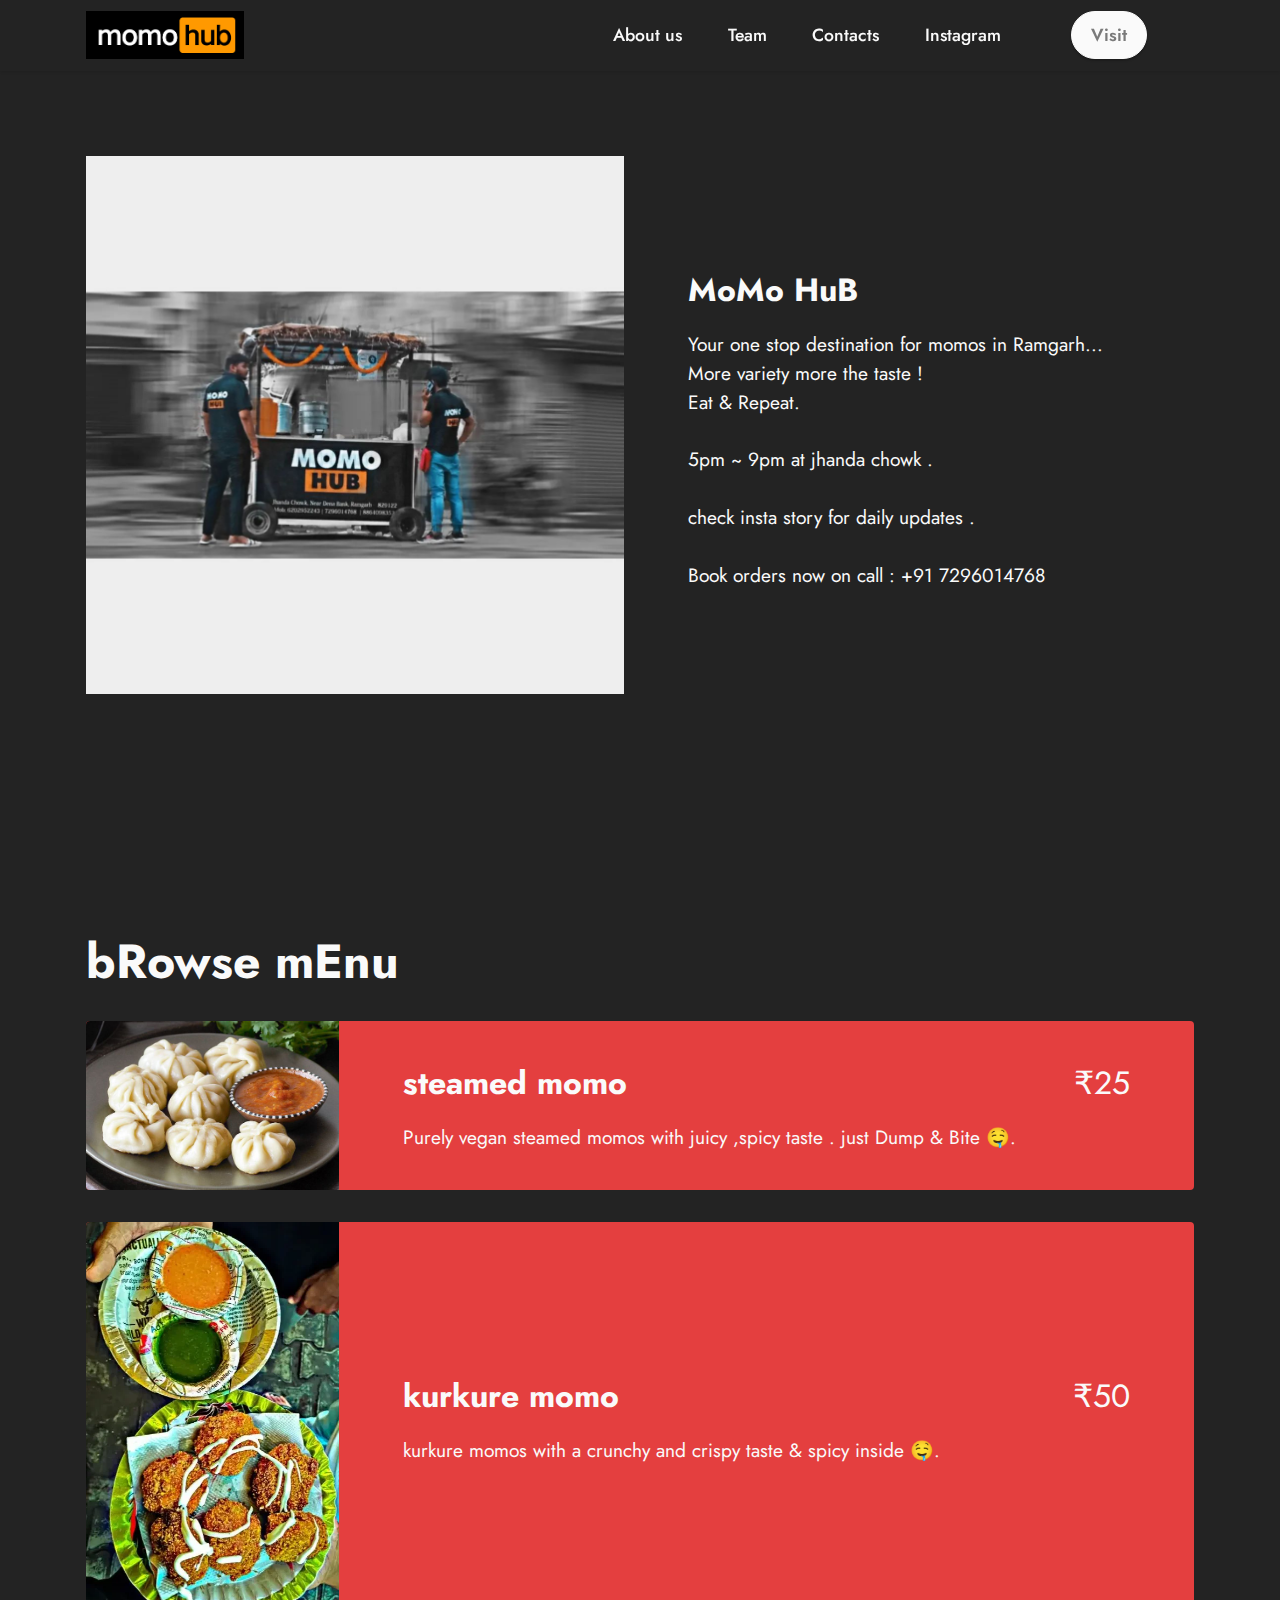
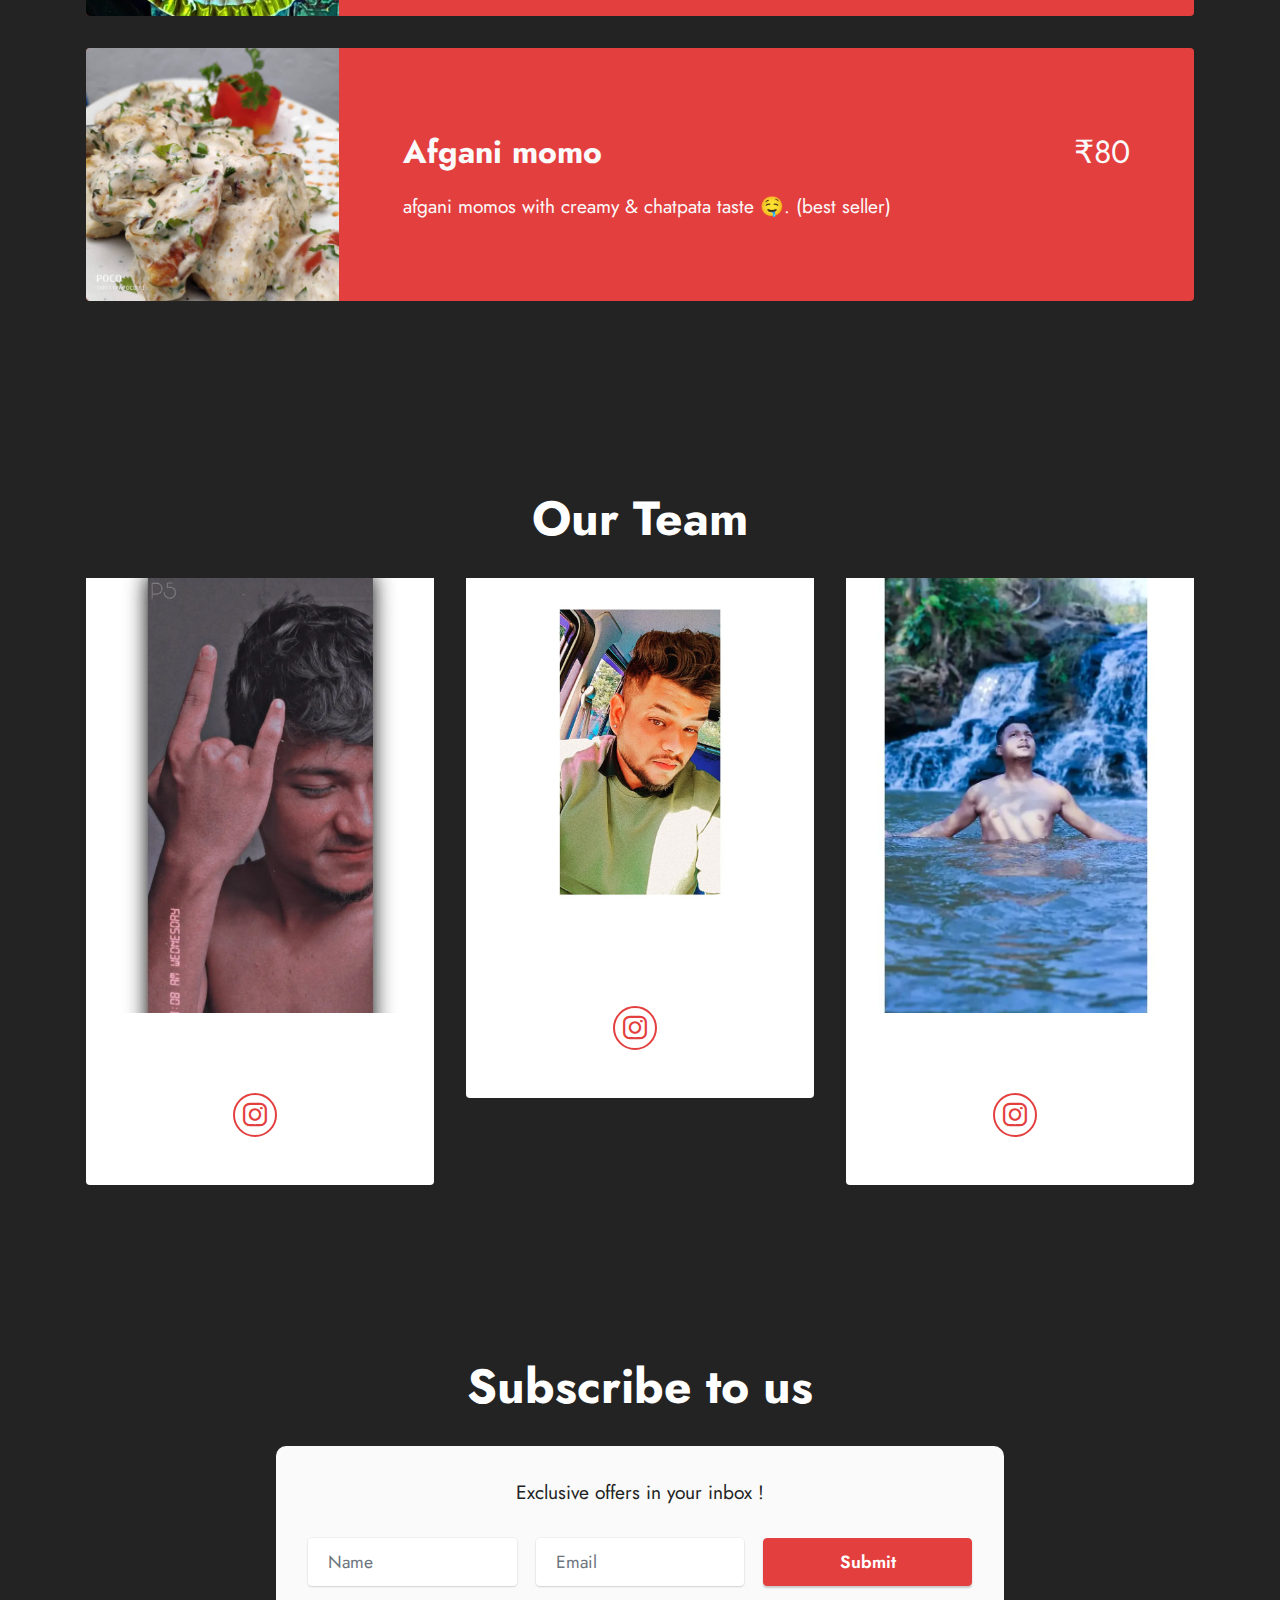
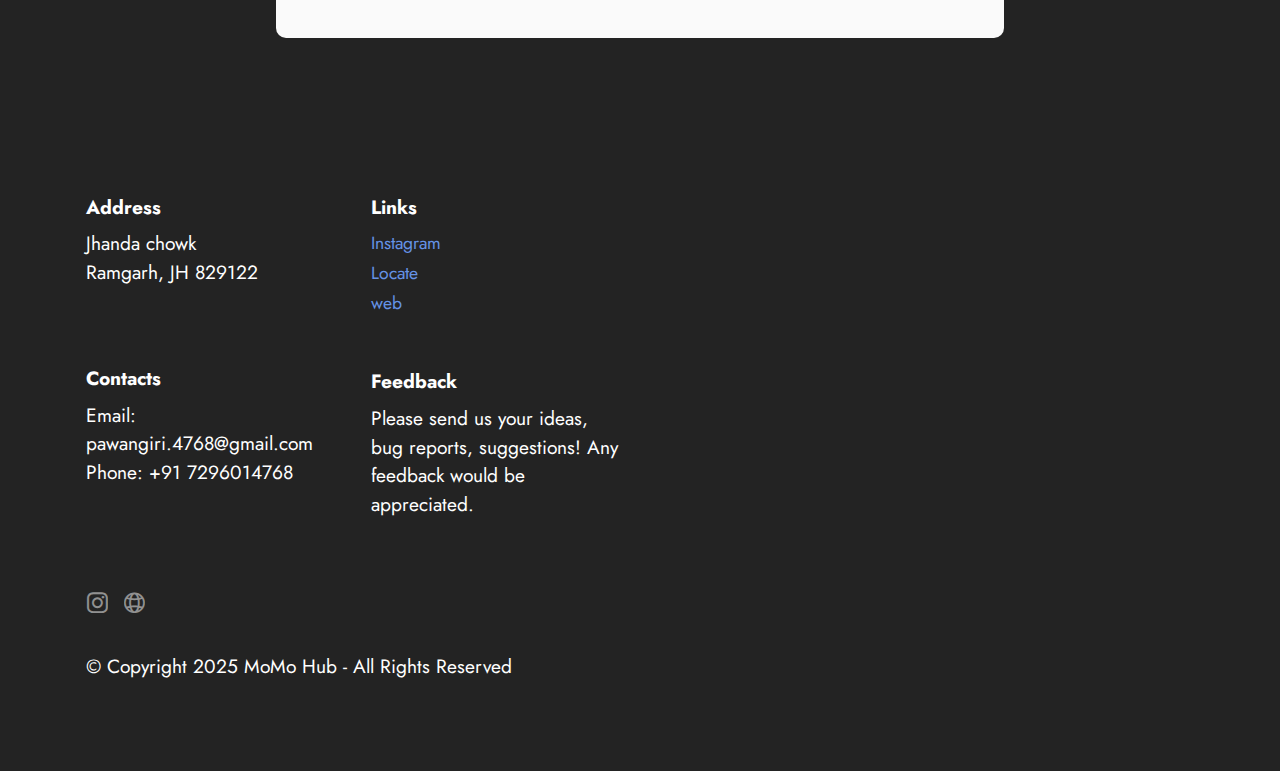
==== index.html @ bd3d9a52 "added files" ====
<!DOCTYPE html>
<html  >
<head>
  <!-- Site made with Mobirise Website Builder v5.6.13, https://mobirise.com -->
  <meta charset="UTF-8">
  <meta http-equiv="X-UA-Compatible" content="IE=edge">
  <meta name="generator" content="Mobirise v5.6.13, mobirise.com">
  <meta name="twitter:card" content="summary_large_image"/>
  <meta name="twitter:image:src" content="assets/images/index-meta.webp">
  <meta property="og:image" content="assets/images/index-meta.webp">
  <meta name="twitter:title" content="Momo Hub">
  <meta name="viewport" content="width=device-width, initial-scale=1, minimum-scale=1">
  <link rel="shortcut icon" href="assets/images/logo.png" type="image/x-icon">
  <meta name="description" content="">
  
  
  <title>Momo Hub</title>
  <link rel="stylesheet" href="assets/web/assets/mobirise-icons2/mobirise2.css">
  <link rel="stylesheet" href="assets/bootstrap/css/bootstrap.min.css">
  <link rel="stylesheet" href="assets/bootstrap/css/bootstrap-grid.min.css">
  <link rel="stylesheet" href="assets/bootstrap/css/bootstrap-reboot.min.css">
  <link rel="stylesheet" href="assets/dropdown/css/style.css">
  <link rel="stylesheet" href="assets/socicon/css/styles.css">
  <link rel="stylesheet" href="assets/theme/css/style.css">
  <link rel="preload" href="https://fonts.googleapis.com/css?family=Jost:100,200,300,400,500,600,700,800,900,100i,200i,300i,400i,500i,600i,700i,800i,900i&display=swap" as="style" onload="this.onload=null;this.rel='stylesheet'">
  <noscript><link rel="stylesheet" href="https://fonts.googleapis.com/css?family=Jost:100,200,300,400,500,600,700,800,900,100i,200i,300i,400i,500i,600i,700i,800i,900i&display=swap"></noscript>
  <link rel="preload" as="style" href="assets/mobirise/css/mbr-additional.css"><link rel="stylesheet" href="assets/mobirise/css/mbr-additional.css" type="text/css">
  
  
  
  
</head>
<body>
  
  <section data-bs-version="5.1" class="menu menu2 cid-tlqsAiAp7L" once="menu" id="menu2-0">
    
    <nav class="navbar navbar-dropdown navbar-fixed-top navbar-expand-lg">
        <div class="container">
            <div class="navbar-brand">
                <span class="navbar-logo">
                    <a href="https://www.instagram.com/momo_hub_ramgarh/">
                        <img src="assets/images/logo.png" alt="website build by @its._.nihkx" style="height: 3rem;">
                    </a>
                </span>
                
            </div>
            <button class="navbar-toggler" type="button" data-toggle="collapse" data-bs-toggle="collapse" data-target="#navbarSupportedContent" data-bs-target="#navbarSupportedContent" aria-controls="navbarNavAltMarkup" aria-expanded="false" aria-label="Toggle navigation">
                <div class="hamburger">
                    <span></span>
                    <span></span>
                    <span></span>
                    <span></span>
                </div>
            </button>
            <div class="collapse navbar-collapse" id="navbarSupportedContent">
                <ul class="navbar-nav nav-dropdown" data-app-modern-menu="true"><li class="nav-item"><a class="nav-link link text-white text-primary display-4" href="index.html#image1-9">
                            About us</a></li>
                    <li class="nav-item"><a class="nav-link link text-white text-primary display-4" href="index.html#team1-2">Team</a></li>
                    <li class="nav-item"><a class="nav-link link text-white text-primary display-4" href="index.html#form9-4">Contacts</a>
                    </li><li class="nav-item"><a class="nav-link link text-white text-primary display-4" href="https://www.instagram.com/momo_hub_ramgarh/">Instagram</a></li></ul>
                
                <div class="navbar-buttons mbr-section-btn"><a class="btn btn-white display-4" href="https://goo.gl/maps/a7cF4xcGJ5fXDHNB7">Visit</a></div>
            </div>
        </div>
    </nav>
</section>

<section data-bs-version="5.1" class="image1 cid-tm5rZfCvC7" id="image1-9">
    

    
    

    <div class="container">
        <div class="row align-items-center">
            <div class="col-12 col-lg-6">
                <div class="image-wrapper">
                    <img src="assets/images/293236444-1024582058195160-1388589058072787347-n.webp" alt="website build by @its._.nihkx">
                    <p class="mbr-description mbr-fonts-style pt-2 align-center display-4">
                    Image Description</p>
                </div>
            </div>
            <div class="col-12 col-lg">
                <div class="text-wrapper">
                    <h3 class="mbr-section-title mbr-fonts-style mb-3 display-5"><strong>MoMo HuB</strong></h3>
                    <p class="mbr-text mbr-fonts-style display-7">Your one stop destination for momos in Ramgarh...<br>More variety more the taste !&nbsp;<br>Eat &amp; Repeat.<br><br>5pm ~ 9pm at jhanda chowk .<br><br>check insta story for daily updates .<br><br>Book orders now on call : +91 7296014768<br><br></p>
                </div>
            </div>
        </div>
    </div>
</section>

<section data-bs-version="5.1" class="features10 cid-tlqsJ5T7eK" id="features11-1">
    <!---->
    

    
    
    <div class="container">
        <div class="title">
            <h3 class="mbr-section-title mbr-fonts-style mb-4 display-2"><strong>bRowse mEnu</strong></h3>
            
        </div>
        <div class="card">
            <div class="card-wrapper">
                <div class="row align-items-center">
                    <div class="col-12 col-md-3">
                        <div class="image-wrapper">
                            <img src="assets/images/easy-steamed-vegetable-dumplings-596x397.jpg" alt="website build by @its._.nikhx" title="">
                        </div>
                    </div>
                    <div class="col-12 col-md">
                        <div class="card-box">
                            <div class="row">
                                <div class="col-12">
                                    <div class="top-line">
                                        <h4 class="card-title mbr-fonts-style display-5"><strong>steamed momo</strong></h4>
                                        <p class="cost mbr-fonts-style display-5">₹25</p>
                                    </div>
                                </div>
                                <div class="col-12">
                                    <div class="bottom-line">
                                        <p class="mbr-text mbr-fonts-style m-0 display-7">Purely vegan steamed momos with juicy ,spicy taste . just Dump &amp; Bite 🤤.</p>
                                    </div>
                                </div>
                            </div>
                        </div>
                    </div>
                </div>
            </div>
        </div>
        <div class="card">
            <div class="card-wrapper">
                <div class="row align-items-center">
                    <div class="col-12 col-md-3">
                        <div class="image-wrapper">
                            <img src="assets/images/292791570-418019123595097-3662010611386357576-n-1.webp" alt="website build by @its._.nikhx" title="">
                        </div>
                    </div>
                    <div class="col-12 col-md">
                        <div class="card-box">
                            <div class="row">
                                <div class="col-12">
                                    <div class="top-line">
                                        <h4 class="card-title mbr-fonts-style display-5"><strong>kurkure momo</strong></h4>
                                        <p class="cost mbr-fonts-style display-5">₹50</p>
                                    </div>
                                </div>
                                <div class="col-12">
                                    <div class="bottom-line">
                                        <p class="mbr-text mbr-fonts-style m-0 display-7">kurkure momos with a crunchy and crispy taste &amp; spicy inside 🤤.</p>
                                    </div>
                                </div>
                            </div>
                        </div>
                    </div>
                </div>
            </div>
        </div>
        <div class="card">
            <div class="card-wrapper">
                <div class="row align-items-center">
                    <div class="col-12 col-md-3">
                        <div class="image-wrapper">
                            <img src="assets/images/129763350-240299190769456-1756426663720223905-n-596x596.jpg" alt="website build by @its._.nikhx" title="">
                        </div>
                    </div>
                    <div class="col-12 col-md">
                        <div class="card-box">
                            <div class="row">
                                <div class="col-12">
                                    <div class="top-line">
                                        <h4 class="card-title mbr-fonts-style display-5"><strong>Afgani momo</strong></h4>
                                        <p class="cost mbr-fonts-style display-5">₹80</p>
                                    </div>
                                </div>
                                <div class="col-12">
                                    <div class="bottom-line">
                                        <p class="mbr-text mbr-fonts-style m-0 display-7">afgani momos with creamy &amp; chatpata taste 🤤. (best seller)</p>
                                    </div>
                                </div>
                            </div>
                        </div>
                    </div>
                </div>
            </div>
        </div>
        
        
        
    </div>
</section>

<section data-bs-version="5.1" class="team1 cid-tlqsZJj6ll" id="team1-2">
    

    
    
    <div class="container">
        <div class="row justify-content-center">
            <div class="col-12">
                <h3 class="mbr-section-title mbr-fonts-style align-center mb-4 display-2">
                    <strong>Our Team</strong>
                </h3>
                
            </div>
            <div class="col-sm-6 col-lg-4">
                <div class="card-wrap">
                    <div class="image-wrap">
                        <img src="assets/images/290124305-269983478668684-1982318186356585221-n.webp" alt="website build by @its._.nikhx">
                    </div>
                    <div class="content-wrap">
                        <h5 class="mbr-section-title card-title mbr-fonts-style align-center m-0 display-5"><strong>Pawan Giri</strong></h5>
                        
                        
                        <div class="social-row display-7">
                            <div class="soc-item">
                                <a href="https://www.instagram.com/_.pawan_giri/" target="_blank">
                                    <span class="mbr-iconfont socicon-instagram socicon" style="color: rgb(228, 63, 63); fill: rgb(228, 63, 63);"></span>
                                </a>
                            </div>
                            
                            
                            
                            
                        </div>
                        
                    </div>
                </div>
            </div>

            <div class="col-sm-6 col-lg-4">
                <div class="card-wrap">
                    <div class="image-wrap">
                        <img src="assets/images/313121274-129816393185999-6542741232823087479-n.webp" alt="Mobirise Website Builder">
                    </div>
                    <div class="content-wrap">
                        <h5 class="mbr-section-title card-title mbr-fonts-style align-center m-0 display-5"><strong>Advik Sharma</strong></h5>
                        
                        
                        <div class="social-row display-7">
                            <div class="soc-item">
                                <a href="https://www.instagram.com/adviksharma442/" target="_blank">
                                    <span class="mbr-iconfont socicon-instagram socicon"></span>
                                </a>
                            </div>
                            
                            
                            
                            
                        </div>
                        
                    </div>
                </div>
            </div>

            <div class="col-sm-6 col-lg-4">
                <div class="card-wrap">
                    <div class="image-wrap">
                        <img src="assets/images/248648025-2966843290255613-6642012560995615428-n-1.webp" alt="Mobirise Website Builder">
                    </div>
                    <div class="content-wrap">
                        <h5 class="mbr-section-title card-title mbr-fonts-style align-center m-0 display-5"><strong>Wade Wilson</strong></h5>
                        
                        
                        <div class="social-row display-7">
                            <div class="soc-item">
                                
                                    <a href="https://www.instagram.com/wadewilson1155/"><span class="mbr-iconfont socicon-instagram socicon"></span></a>
                                
                            </div>
                            
                            
                            
                            
                        </div>
                        
                    </div>
                </div>
            </div>

            
        </div>
    </div>
</section>

<section data-bs-version="5.1" class="form9 cid-tlqtNdCSnq" id="form9-4">
    
    
    <div class="container">
        <div class="mbr-section-head">
            <h3 class="mbr-section-title mbr-fonts-style align-center mb-0 display-2">
                <strong>Subscribe to us</strong>
            </h3>
            
        </div>
        <div class="row justify-content-center mt-4">
            <div class="col-lg-8 mx-auto mbr-form" data-form-type="formoid">
                <form action="https://mobirise.eu/" method="POST" class="mbr-form form-with-styler mx-auto" data-form-title="Form Name"><input type="hidden" name="email" data-form-email="true" value="FsAckXlDgPNoy1HB0SplEsBttT3P7no5vNzfu2o+cG91hYaEbnxDA05QtLMoW8VI48nCHPnfbXIpi0Ftx1EUuQ9HbDEH5AsCeKAs42AlZA0x+yslP6WxnVwFufzRL4i+">
                    <div class="row">
                        <div hidden="hidden" data-form-alert="" class="alert alert-success col-12">Thanks for filling out the form!</div>
                        <div hidden="hidden" data-form-alert-danger="" class="alert alert-danger col-12">Oops...! some problem!</div>
                    </div>
                    <div class="dragArea row">
                        <div class="col-lg-12">
                            <p class="mbr-text mbr-fonts-style align-center mb-4 display-7"> Exclusive offers in your inbox !</p>
                        </div>
                        <div class="col-lg-4 col-md-12 col-sm-12 form-group mb-3" data-for="name">
                            <input type="text" name="name" placeholder="Name" data-form-field="name" class="form-control" value="" id="name-form9-4">
                        </div>
                        <div data-for="email" class="col-lg-4 col-md-12 col-sm-12 form-group mb-3">
                            <input type="email" name="email" placeholder="Email" data-form-field="email" class="form-control" value="" id="email-form9-4">
                        </div>
                        <div class="col-lg-4 col-md-12 col-sm-12 mbr-section-btn align-center"><button type="submit" class="btn btn-secondary display-4">Submit</button></div>
                    </div>
                </form>
            </div>
        </div>
    </div>
</section>

<section data-bs-version="5.1" class="footer6 cid-tm5WFFE49a" once="footers" id="footer6-a">

    

    

    <div class="container">
        <div class="row content mbr-white">
            <div class="col-12 col-md-3 mbr-fonts-style display-7">
                <h5 class="mbr-section-subtitle mbr-fonts-style mb-2 display-7">
                    <strong>Address</strong>
                </h5>
                <p class="mbr-text mbr-fonts-style display-7">Jhanda chowk<br>Ramgarh, JH 829122</p> <br>
                <h5 class="mbr-section-subtitle mbr-fonts-style mb-2 mt-4 display-7">
                    <strong>Contacts</strong>
                </h5>
                <p class="mbr-text mbr-fonts-style mb-4 display-7">
                    Email: pawangiri.4768@gmail.com <br>
                    Phone: +91 7296014768<br></p>
            </div>
            <div class="col-12 col-md-3 mbr-fonts-style display-7">
                <h5 class="mbr-section-subtitle mbr-fonts-style mb-2 display-7">
                    <strong>Links</strong>
                </h5>
                <ul class="list mbr-fonts-style mb-4 display-4">
                    <li class="mbr-text item-wrap"><a href="https://www.instagram.com/momo_hub_ramgarh/" class="text-primary">Instagram</a></li>
                    <li class="mbr-text item-wrap"><a href="https://goo.gl/maps/a7cF4xcGJ5fXDHNB7" class="text-primary">Locate</a></li>
                    <li class="mbr-text item-wrap"><a href="https://momohub.github.io/" class="text-primary"></a><a href="https://momohubramgarh.github.io/" class="text-primary">web</a></li>
                </ul>
                <h5 class="mbr-section-subtitle mbr-fonts-style mb-2 mt-5 display-7">
                    <strong>Feedback</strong>
                </h5>
                <p class="mbr-text mbr-fonts-style mb-4 display-7">
                    Please send us your ideas, bug reports, suggestions! Any feedback would be appreciated.
                </p>
            </div>
            <div class="col-12 col-md-6">
                <div class="google-map"><iframe frameborder="0" style="border:0" src="https://www.google.com/maps/embed?pb=!1m14!1m8!1m3!1d14620.991851474784!2d85.5154498!3d23.6312893!3m2!1i1024!2i768!4f13.1!3m3!1m2!1s0x0%3A0x79563a88db19123f!2sMomo%20Hub!5e0!3m2!1sen!2sin!4v1667449435556!5m2!1sen!2sin" allowfullscreen=""></iframe></div>
            </div>
            <div class="col-md-6">
                <div class="social-list align-left">
                    <div class="soc-item">
                        <a href="https://www.instagram.com/momo_hub_ramgarh/" target="_blank">
                            <span class="mbr-iconfont mbr-iconfont-social socicon-instagram socicon"></span>
                        </a>
                    </div>
                    <div class="soc-item">
                        <a href="https://momohubramgarh.github.io/" target="_blank">
                            <span class="mbr-iconfont mbr-iconfont-social mobi-mbri-globe-2 mobi-mbri"></span>
                        </a>
                    </div>
                    
                    
                    
                    
                </div>
            </div>
        </div>
        <div class="footer-lower">
            <div class="media-container-row">
                <div class="col-sm-12">
                    <hr>
                </div>
            </div>
            <div class="col-sm-12 copyright pl-0">
                <p class="mbr-text mbr-fonts-style mbr-white display-7">
                    © Copyright 2025 MoMo Hub - All Rights Reserved
                </p>
            </div>
        </div>
    </div>
<!--</section><section class="display-7" style="padding: 0;align-items: center;justify-content: center;flex-wrap: wrap;    align-content: center;display: flex;position: relative;height: 4rem;"><a href="https://mobiri.se/2691820" style="flex: 1 1;height: 4rem;position: absolute;width: 100%;z-index: 1;"><img alt="" style="height: 4rem;" src="[data-uri]"></a><p style="margin: 0;text-align: center;" class="display-7">Made with Mobirise &#8204;</p><a style="z-index:1" href="https://mobirise.com/website-maker.html">Free Web Site Maker</a></section><script src="assets/bootstrap/js/bootstrap.bundle.min.js"></script>  <script src="assets/smoothscroll/smooth-scroll.js"></script>  <script src="assets/ytplayer/index.js"></script>  <script src="assets/dropdown/js/navbar-dropdown.js"></script>  <script src="assets/theme/js/script.js"></script>  <script src="assets/formoid/formoid.min.js"></script>  --->
  
  
</body>
</html>
---- assets/web/assets/mobirise-icons2/mobirise2.css ----
@font-face {
  font-family: 'Moririse2';
  font-display: swap;
  src:  url('mobirise2.eot?f2bix4');
  src:  url('mobirise2.eot?f2bix4#iefix') format('embedded-opentype'),
    url('mobirise2.ttf?f2bix4') format('truetype'),
    url('mobirise2.woff?f2bix4') format('woff'),
    url('mobirise2.svg?f2bix4#mobirise2') format('svg');
  font-weight: normal;
  font-style: normal;
}

[class^="mobi-"], [class*=" mobi-"] {
  /* use !important to prevent issues with browser extensions that change fonts */
  font-family: 'Moririse2' !important;
  speak: none;
  font-style: normal;
  font-weight: normal;
  font-variant: normal;
  text-transform: none;
  line-height: 1;

  /* Better Font Rendering =========== */
  -webkit-font-smoothing: antialiased;
  -moz-osx-font-smoothing: grayscale;
}

.mobi-mbri-add-submenu:before {
  content: "\e900";
}
.mobi-mbri-alert:before {
  content: "\e901";
}
.mobi-mbri-align-center:before {
  content: "\e902";
}
.mobi-mbri-align-justify:before {
  content: "\e903";
}
.mobi-mbri-align-left:before {
  content: "\e904";
}
.mobi-mbri-align-right:before {
  content: "\e905";
}
.mobi-mbri-android:before {
  content: "\e906";
}
.mobi-mbri-apple:before {
  content: "\e907";
}
.mobi-mbri-arrow-down:before {
  content: "\e908";
}
.mobi-mbri-arrow-next:before {
  content: "\e909";
}
.mobi-mbri-arrow-prev:before {
  content: "\e90a";
}
.mobi-mbri-arrow-up:before {
  content: "\e90b";
}
.mobi-mbri-bold:before {
  content: "\e90c";
}
.mobi-mbri-bookmark:before {
  content: "\e90d";
}
.mobi-mbri-bootstrap:before {
  content: "\e90e";
}
.mobi-mbri-briefcase:before {
  content: "\e90f";
}
.mobi-mbri-browse:before {
  content: "\e910";
}
.mobi-mbri-bulleted-list:before {
  content: "\e911";
}
.mobi-mbri-calendar:before {
  content: "\e912";
}
.mobi-mbri-camera:before {
  content: "\e913";
}
.mobi-mbri-cart-add:before {
  content: "\e914";
}
.mobi-mbri-cart-full:before {
  content: "\e915";
}
.mobi-mbri-cash:before {
  content: "\e916";
}
.mobi-mbri-change-style:before {
  content: "\e917";
}
.mobi-mbri-chat:before {
  content: "\e918";
}
.mobi-mbri-clock:before {
  content: "\e919";
}
.mobi-mbri-close:before {
  content: "\e91a";
}
.mobi-mbri-cloud:before {
  content: "\e91b";
}
.mobi-mbri-code:before {
  content: "\e91c";
}
.mobi-mbri-contact-form:before {
  content: "\e91d";
}
.mobi-mbri-credit-card:before {
  content: "\e91e";
}
.mobi-mbri-cursor-click:before {
  content: "\e91f";
}
.mobi-mbri-cust-feedback:before {
  content: "\e920";
}
.mobi-mbri-database:before {
  content: "\e921";
}
.mobi-mbri-delivery:before {
  content: "\e922";
}
.mobi-mbri-desktop:before {
  content: "\e923";
}
.mobi-mbri-devices:before {
  content: "\e924";
}
.mobi-mbri-down:before {
  content: "\e925";
}
.mobi-mbri-download-2:before {
  content: "\e926";
}
.mobi-mbri-download:before {
  content: "\e927";
}
.mobi-mbri-drag-n-drop-2:before {
  content: "\e928";
}
.mobi-mbri-drag-n-drop:before {
  content: "\e929";
}
.mobi-mbri-edit-2:before {
  content: "\e92a";
}
.mobi-mbri-edit:before {
  content: "\e92b";
}
.mobi-mbri-error:before {
  content: "\e92c";
}
.mobi-mbri-extension:before {
  content: "\e92d";
}
.mobi-mbri-features:before {
  content: "\e92e";
}
.mobi-mbri-file:before {
  content: "\e92f";
}
.mobi-mbri-flag:before {
  content: "\e930";
}
.mobi-mbri-folder:before {
  content: "\e931";
}
.mobi-mbri-gift:before {
  content: "\e932";
}
.mobi-mbri-github:before {
  content: "\e933";
}
.mobi-mbri-globe-2:before {
  content: "\e934";
}
.mobi-mbri-globe:before {
  content: "\e935";
}
.mobi-mbri-growing-chart:before {
  content: "\e936";
}
.mobi-mbri-hearth:before {
  content: "\e937";
}
.mobi-mbri-help:before {
  content: "\e938";
}
.mobi-mbri-home:before {
  content: "\e939";
}
.mobi-mbri-hot-cup:before {
  content: "\e93a";
}
.mobi-mbri-idea:before {
  content: "\e93b";
}
.mobi-mbri-image-gallery:before {
  content: "\e93c";
}
.mobi-mbri-image-slider:before {
  content: "\e93d";
}
.mobi-mbri-info:before {
  content: "\e93e";
}
.mobi-mbri-italic:before {
  content: "\e93f";
}
.mobi-mbri-key:before {
  content: "\e940";
}
.mobi-mbri-laptop:before {
  content: "\e941";
}
.mobi-mbri-layers:before {
  content: "\e942";
}
.mobi-mbri-left-right:before {
  content: "\e943";
}
.mobi-mbri-left:before {
  content: "\e944";
}
.mobi-mbri-letter:before {
  content: "\e945";
}
.mobi-mbri-like:before {
  content: "\e946";
}
.mobi-mbri-link:before {
  content: "\e947";
}
.mobi-mbri-lock:before {
  content: "\e948";
}
.mobi-mbri-login:before {
  content: "\e949";
}
.mobi-mbri-logout:before {
  content: "\e94a";
}
.mobi-mbri-magic-stick:before {
  content: "\e94b";
}
.mobi-mbri-map-pin:before {
  content: "\e94c";
}
.mobi-mbri-menu:before {
  content: "\e94d";
}
.mobi-mbri-mobile-2:before {
  content: "\e94e";
}
.mobi-mbri-mobile-horizontal:before {
  content: "\e94f";
}
.mobi-mbri-mobile:before {
  content: "\e950";
}
.mobi-mbri-mobirise:before {
  content: "\e951";
}
.mobi-mbri-more-horizontal:before {
  content: "\e952";
}
.mobi-mbri-more-vertical:before {
  content: "\e953";
}
.mobi-mbri-music:before {
  content: "\e954";
}
.mobi-mbri-new-file:before {
  content: "\e955";
}
.mobi-mbri-numbered-list:before {
  content: "\e956";
}
.mobi-mbri-opened-folder:before {
  content: "\e957";
}
.mobi-mbri-pages:before {
  content: "\e958";
}
.mobi-mbri-paper-plane:before {
  content: "\e959";
}
.mobi-mbri-paperclip:before {
  content: "\e95a";
}
.mobi-mbri-phone:before {
  content: "\e95b";
}
.mobi-mbri-photo:before {
  content: "\e95c";
}
.mobi-mbri-photos:before {
  content: "\e95d";
}
.mobi-mbri-pin:before {
  content: "\e95e";
}
.mobi-mbri-play:before {
  content: "\e95f";
}
.mobi-mbri-plus:before {
  content: "\e960";
}
.mobi-mbri-preview:before {
  content: "\e961";
}
.mobi-mbri-print:before {
  content: "\e962";
}
.mobi-mbri-protect:before {
  content: "\e963";
}
.mobi-mbri-question:before {
  content: "\e964";
}
.mobi-mbri-quote-left:before {
  content: "\e965";
}
.mobi-mbri-quote-right:before {
  content: "\e966";
}
.mobi-mbri-redo:before {
  content: "\e967";
}
.mobi-mbri-refresh:before {
  content: "\e968";
}
.mobi-mbri-responsive-2:before {
  content: "\e969";
}
.mobi-mbri-responsive:before {
  content: "\e96a";
}
.mobi-mbri-right:before {
  content: "\e96b";
}
.mobi-mbri-rocket:before {
  content: "\e96c";
}
.mobi-mbri-sad-face:before {
  content: "\e96d";
}
.mobi-mbri-sale:before {
  content: "\e96e";
}
.mobi-mbri-save:before {
  content: "\e96f";
}
.mobi-mbri-search:before {
  content: "\e970";
}
.mobi-mbri-setting-2:before {
  content: "\e971";
}
.mobi-mbri-setting-3:before {
  content: "\e972";
}
.mobi-mbri-setting:before {
  content: "\e973";
}
.mobi-mbri-share:before {
  content: "\e974";
}
.mobi-mbri-shopping-bag:before {
  content: "\e975";
}
.mobi-mbri-shopping-basket:before {
  content: "\e976";
}
.mobi-mbri-shopping-cart:before {
  content: "\e977";
}
.mobi-mbri-sites:before {
  content: "\e978";
}
.mobi-mbri-smile-face:before {
  content: "\e979";
}
.mobi-mbri-speed:before {
  content: "\e97a";
}
.mobi-mbri-star:before {
  content: "\e97b";
}
.mobi-mbri-success:before {
  content: "\e97c";
}
.mobi-mbri-sun:before {
  content: "\e97d";
}
.mobi-mbri-sun2:before {
  content: "\e97e";
}
.mobi-mbri-tablet-vertical:before {
  content: "\e97f";
}
.mobi-mbri-tablet:before {
  content: "\e980";
}
.mobi-mbri-target:before {
  content: "\e981";
}
.mobi-mbri-timer:before {
  content: "\e982";
}
.mobi-mbri-to-ftp:before {
  content: "\e983";
}
.mobi-mbri-to-local-drive:before {
  content: "\e984";
}
.mobi-mbri-touch-swipe:before {
  content: "\e985";
}
.mobi-mbri-touch:before {
  content: "\e986";
}
.mobi-mbri-trash:before {
  content: "\e987";
}
.mobi-mbri-underline:before {
  content: "\e988";
}
.mobi-mbri-undo:before {
  content: "\e989";
}
.mobi-mbri-unlink:before {
  content: "\e98a";
}
.mobi-mbri-unlock:before {
  content: "\e98b";
}
.mobi-mbri-up-down:before {
  content: "\e98c";
}
.mobi-mbri-up:before {
  content: "\e98d";
}
.mobi-mbri-update:before {
  content: "\e98e";
}
.mobi-mbri-upload-2:before {
  content: "\e98f";
}
.mobi-mbri-upload:before {
  content: "\e990";
}
.mobi-mbri-user-2:before {
  content: "\e991";
}
.mobi-mbri-user:before {
  content: "\e992";
}
.mobi-mbri-users:before {
  content: "\e993";
}
.mobi-mbri-video-play:before {
  content: "\e994";
}
.mobi-mbri-video:before {
  content: "\e995";
}
.mobi-mbri-watch:before {
  content: "\e996";
}
.mobi-mbri-website-theme-2:before {
  content: "\e997";
}
.mobi-mbri-website-theme:before {
  content: "\e998";
}
.mobi-mbri-wifi:before {
  content: "\e999";
}
.mobi-mbri-windows:before {
  content: "\e99a";
}
.mobi-mbri-zoom-in:before {
  content: "\e99b";
}
.mobi-mbri-zoom-out:before {
  content: "\e99c";
}
---- assets/dropdown/css/style.css ----
.navbar-dropdown {
  left: 0;
  padding: 0;
  position: absolute;
  right: 0;
  top: 0;
  transition: all 0.45s ease;
  z-index: 1030;
  background: #282828; }
  .navbar-dropdown .navbar-logo {
    margin-right: 0.8rem;
    transition: margin 0.3s ease-in-out;
    vertical-align: middle; }
    .navbar-dropdown .navbar-logo img {
      height: 3.125rem;
      transition: all 0.3s ease-in-out; }
    .navbar-dropdown .navbar-logo.mbr-iconfont {
      font-size: 3.125rem;
      line-height: 3.125rem; }
  .navbar-dropdown .navbar-caption {
    font-weight: 700;
    white-space: normal;
    vertical-align: -4px;
    line-height: 3.125rem !important; }
    .navbar-dropdown .navbar-caption, .navbar-dropdown .navbar-caption:hover {
      color: inherit;
      text-decoration: none; }
  .navbar-dropdown .mbr-iconfont + .navbar-caption {
    vertical-align: -1px; }
  .navbar-dropdown.navbar-fixed-top {
    position: fixed; }
  .navbar-dropdown .navbar-brand span {
    vertical-align: -4px; }
  .navbar-dropdown.bg-color.transparent {
    background: none; }
  .navbar-dropdown.navbar-short .navbar-brand {
    padding: 0.625rem 0; }
    .navbar-dropdown.navbar-short .navbar-brand span {
      vertical-align: -1px; }
  .navbar-dropdown.navbar-short .navbar-caption {
    line-height: 2.375rem !important;
    vertical-align: -2px; }
  .navbar-dropdown.navbar-short .navbar-logo {
    margin-right: 0.5rem; }
    .navbar-dropdown.navbar-short .navbar-logo img {
      height: 2.375rem; }
    .navbar-dropdown.navbar-short .navbar-logo.mbr-iconfont {
      font-size: 2.375rem;
      line-height: 2.375rem; }
  .navbar-dropdown.navbar-short .mbr-table-cell {
    height: 3.625rem; }
  .navbar-dropdown .navbar-close {
    left: 0.6875rem;
    position: fixed;
    top: 0.75rem;
    z-index: 1000; }
  .navbar-dropdown .hamburger-icon {
    content: "";
    display: inline-block;
    vertical-align: middle;
    width: 16px;
    -webkit-box-shadow: 0 -6px 0 1px #282828,0 0 0 1px #282828,0 6px 0 1px #282828;
    -moz-box-shadow: 0 -6px 0 1px #282828,0 0 0 1px #282828,0 6px 0 1px #282828;
    box-shadow: 0 -6px 0 1px #282828,0 0 0 1px #282828,0 6px 0 1px #282828; }

.dropdown-menu .dropdown-toggle[data-toggle="dropdown-submenu"]::after {
  border-bottom: 0.35em solid transparent;
  border-left: 0.35em solid;
  border-right: 0;
  border-top: 0.35em solid transparent;
  margin-left: 0.3rem; }

.dropdown-menu .dropdown-item:focus {
  outline: 0; }

.nav-dropdown {
  font-size: 0.75rem;
  font-weight: 500;
  height: auto !important; }
  .nav-dropdown .nav-btn {
    padding-left: 1rem; }
  .nav-dropdown .link {
    margin: .667em 1.667em;
    font-weight: 500;
    padding: 0;
    transition: color .2s ease-in-out; }
    .nav-dropdown .link.dropdown-toggle {
      margin-right: 2.583em; }
      .nav-dropdown .link.dropdown-toggle::after {
        margin-left: .25rem;
        border-top: 0.35em solid;
        border-right: 0.35em solid transparent;
        border-left: 0.35em solid transparent;
        border-bottom: 0; }
      .nav-dropdown .link.dropdown-toggle[aria-expanded="true"] {
        margin: 0;
        padding: 0.667em 3.263em  0.667em 1.667em; }
  .nav-dropdown .link::after,
  .nav-dropdown .dropdown-item::after {
    color: inherit; }
  .nav-dropdown .btn {
    font-size: 0.75rem;
    font-weight: 700;
    letter-spacing: 0;
    margin-bottom: 0;
    padding-left: 1.25rem;
    padding-right: 1.25rem; }
  .nav-dropdown .dropdown-menu {
    border-radius: 0;
    border: 0;
    left: 0;
    margin: 0;
    padding-bottom: 1.25rem;
    padding-top: 1.25rem;
    position: relative; }
  .nav-dropdown .dropdown-submenu {
    margin-left: 0.125rem;
    top: 0; }
  .nav-dropdown .dropdown-item {
    font-weight: 500;
    line-height: 2;
    padding: 0.3846em 4.615em 0.3846em 1.5385em;
    position: relative;
    transition: color .2s ease-in-out, background-color .2s ease-in-out; }
    .nav-dropdown .dropdown-item::after {
      margin-top: -0.3077em;
      position: absolute;
      right: 1.1538em;
      top: 50%; }
    .nav-dropdown .dropdown-item:focus, .nav-dropdown .dropdown-item:hover {
      background: none; }

@media (max-width: 767px) {
  .nav-dropdown.navbar-toggleable-sm {
    bottom: 0;
    display: none;
    left: 0;
    overflow-x: hidden;
    position: fixed;
    top: 0;
    transform: translateX(-100%);
    -ms-transform: translateX(-100%);
    -webkit-transform: translateX(-100%);
    width: 18.75rem;
    z-index: 999; } }
.nav-dropdown.navbar-toggleable-xl {
  bottom: 0;
  display: none;
  left: 0;
  overflow-x: hidden;
  position: fixed;
  top: 0;
  transform: translateX(-100%);
  -ms-transform: translateX(-100%);
  -webkit-transform: translateX(-100%);
  width: 18.75rem;
  z-index: 999; }

.nav-dropdown-sm {
  display: block !important;
  overflow-x: hidden;
  overflow: auto;
  padding-top: 3.875rem; }
  .nav-dropdown-sm::after {
    content: "";
    display: block;
    height: 3rem;
    width: 100%; }
  .nav-dropdown-sm.collapse.in ~ .navbar-close {
    display: block !important; }
  .nav-dropdown-sm.collapsing, .nav-dropdown-sm.collapse.in {
    transform: translateX(0);
    -ms-transform: translateX(0);
    -webkit-transform: translateX(0);
    transition: all 0.25s ease-out;
    -webkit-transition: all 0.25s ease-out;
    background: #282828; }
  .nav-dropdown-sm.collapsing[aria-expanded="false"] {
    transform: translateX(-100%);
    -ms-transform: translateX(-100%);
    -webkit-transform: translateX(-100%); }
  .nav-dropdown-sm .nav-item {
    display: block;
    margin-left: 0 !important;
    padding-left: 0; }
  .nav-dropdown-sm .link,
  .nav-dropdown-sm .dropdown-item {
    border-top: 1px dotted rgba(255, 255, 255, 0.1);
    font-size: 0.8125rem;
    line-height: 1.6;
    margin: 0 !important;
    padding: 0.875rem 2.4rem 0.875rem 1.5625rem !important;
    position: relative;
    white-space: normal; }
    .nav-dropdown-sm .link:focus, .nav-dropdown-sm .link:hover,
    .nav-dropdown-sm .dropdown-item:focus,
    .nav-dropdown-sm .dropdown-item:hover {
      background: rgba(0, 0, 0, 0.2) !important;
      color: #c0a375; }
  .nav-dropdown-sm .nav-btn {
    position: relative;
    padding: 1.5625rem 1.5625rem 0 1.5625rem; }
    .nav-dropdown-sm .nav-btn::before {
      border-top: 1px dotted rgba(255, 255, 255, 0.1);
      content: "";
      left: 0;
      position: absolute;
      top: 0;
      width: 100%; }
    .nav-dropdown-sm .nav-btn + .nav-btn {
      padding-top: 0.625rem; }
      .nav-dropdown-sm .nav-btn + .nav-btn::before {
        display: none; }
  .nav-dropdown-sm .btn {
    padding: 0.625rem 0; }
  .nav-dropdown-sm .dropdown-toggle[data-toggle="dropdown-submenu"]::after {
    margin-left: .25rem;
    border-top: 0.35em solid;
    border-right: 0.35em solid transparent;
    border-left: 0.35em solid transparent;
    border-bottom: 0; }
  .nav-dropdown-sm .dropdown-toggle[data-toggle="dropdown-submenu"][aria-expanded="true"]::after {
    border-top: 0;
    border-right: 0.35em solid transparent;
    border-left: 0.35em solid transparent;
    border-bottom: 0.35em solid; }
  .nav-dropdown-sm .dropdown-menu {
    margin: 0;
    padding: 0;
    position: relative;
    top: 0;
    left: 0;
    width: 100%;
    border: 0;
    float: none;
    border-radius: 0;
    background: none; }
  .nav-dropdown-sm .dropdown-submenu {
    left: 100%;
    margin-left: 0.125rem;
    margin-top: -1.25rem;
    top: 0; }

.navbar-toggleable-sm .nav-dropdown .dropdown-menu {
  position: absolute; }

.navbar-toggleable-sm .nav-dropdown .dropdown-submenu {
  left: 100%;
  margin-left: 0.125rem;
  margin-top: -1.25rem;
  top: 0; }

.navbar-toggleable-sm.opened .nav-dropdown .dropdown-menu {
  position: relative; }

.navbar-toggleable-sm.opened .nav-dropdown .dropdown-submenu {
  left: 0;
  margin-left: 00rem;
  margin-top: 0rem;
  top: 0; }

.is-builder .nav-dropdown.collapsing {
  transition: none !important; }
---- assets/socicon/css/styles.css ----
@charset "UTF-8";

@font-face {
  font-family: 'Socicon';
  src:  url('../fonts/socicon.eot');
  src:  url('../fonts/socicon.eot?#iefix') format('embedded-opentype'),
    url('../fonts/socicon.woff2') format('woff2'),
    url('../fonts/socicon.ttf') format('truetype'),
    url('../fonts/socicon.woff') format('woff'),
    url('../fonts/socicon.svg#socicon') format('svg');
  font-weight: normal;
  font-style: normal;
  font-display: swap;
}

[data-icon]:before {
  font-family: "socicon" !important;
  content: attr(data-icon);
  font-style: normal !important;
  font-weight: normal !important;
  font-variant: normal !important;
  text-transform: none !important;
  speak: none;
  line-height: 1;
  -webkit-font-smoothing: antialiased;
  -moz-osx-font-smoothing: grayscale;
}

[class^="socicon-"], [class*=" socicon-"] {
  /* use !important to prevent issues with browser extensions that change fonts */
  font-family: 'Socicon' !important;
  speak: none;
  font-style: normal;
  font-weight: normal;
  font-variant: normal;
  text-transform: none;
  line-height: 1;

  /* Better Font Rendering =========== */
  -webkit-font-smoothing: antialiased;
  -moz-osx-font-smoothing: grayscale;
}

.socicon-eitaa:before {
  content: "\e97c";
}
.socicon-soroush:before {
  content: "\e97d";
}
.socicon-bale:before {
  content: "\e97e";
}
.socicon-zazzle:before {
  content: "\e97b";
}
.socicon-society6:before {
  content: "\e97a";
}
.socicon-redbubble:before {
  content: "\e979";
}
.socicon-avvo:before {
  content: "\e978";
}
.socicon-stitcher:before {
  content: "\e977";
}
.socicon-googlehangouts:before {
  content: "\e974";
}
.socicon-dlive:before {
  content: "\e975";
}
.socicon-vsco:before {
  content: "\e976";
}
.socicon-flipboard:before {
  content: "\e973";
}
.socicon-ubuntu:before {
  content: "\e958";
}
.socicon-artstation:before {
  content: "\e959";
}
.socicon-invision:before {
  content: "\e95a";
}
.socicon-torial:before {
  content: "\e95b";
}
.socicon-collectorz:before {
  content: "\e95c";
}
.socicon-seenthis:before {
  content: "\e95d";
}
.socicon-googleplaymusic:before {
  content: "\e95e";
}
.socicon-debian:before {
  content: "\e95f";
}
.socicon-filmfreeway:before {
  content: "\e960";
}
.socicon-gnome:before {
  content: "\e961";
}
.socicon-itchio:before {
  content: "\e962";
}
.socicon-jamendo:before {
  content: "\e963";
}
.socicon-mix:before {
  content: "\e964";
}
.socicon-sharepoint:before {
  content: "\e965";
}
.socicon-tinder:before {
  content: "\e966";
}
.socicon-windguru:before {
  content: "\e967";
}
.socicon-cdbaby:before {
  content: "\e968";
}
.socicon-elementaryos:before {
  content: "\e969";
}
.socicon-stage32:before {
  content: "\e96a";
}
.socicon-tiktok:before {
  content: "\e96b";
}
.socicon-gitter:before {
  content: "\e96c";
}
.socicon-letterboxd:before {
  content: "\e96d";
}
.socicon-threema:before {
  content: "\e96e";
}
.socicon-splice:before {
  content: "\e96f";
}
.socicon-metapop:before {
  content: "\e970";
}
.socicon-naver:before {
  content: "\e971";
}
.socicon-remote:before {
  content: "\e972";
}
.socicon-internet:before {
  content: "\e957";
}
.socicon-moddb:before {
  content: "\e94b";
}
.socicon-indiedb:before {
  content: "\e94c";
}
.socicon-traxsource:before {
  content: "\e94d";
}
.socicon-gamefor:before {
  content: "\e94e";
}
.socicon-pixiv:before {
  content: "\e94f";
}
.socicon-myanimelist:before {
  content: "\e950";
}
.socicon-blackberry:before {
  content: "\e951";
}
.socicon-wickr:before {
  content: "\e952";
}
.socicon-spip:before {
  content: "\e953";
}
.socicon-napster:before {
  content: "\e954";
}
.socicon-beatport:before {
  content: "\e955";
}
.socicon-hackerone:before {
  content: "\e956";
}
.socicon-hackernews:before {
  content: "\e946";
}
.socicon-smashwords:before {
  content: "\e947";
}
.socicon-kobo:before {
  content: "\e948";
}
.socicon-bookbub:before {
  content: "\e949";
}
.socicon-mailru:before {
  content: "\e94a";
}
.socicon-gitlab:before {
  content: "\e945";
}
.socicon-instructables:before {
  content: "\e944";
}
.socicon-portfolio:before {
  content: "\e943";
}
.socicon-codered:before {
  content: "\e940";
}
.socicon-origin:before {
  content: "\e941";
}
.socicon-nextdoor:before {
  content: "\e942";
}
.socicon-udemy:before {
  content: "\e93f";
}
.socicon-livemaster:before {
  content: "\e93e";
}
.socicon-crunchbase:before {
  content: "\e93b";
}
.socicon-homefy:before {
  content: "\e93c";
}
.socicon-calendly:before {
  content: "\e93d";
}
.socicon-realtor:before {
  content: "\e90f";
}
.socicon-tidal:before {
  content: "\e910";
}
.socicon-qobuz:before {
  content: "\e911";
}
.socicon-natgeo:before {
  content: "\e912";
}
.socicon-mastodon:before {
  content: "\e913";
}
.socicon-unsplash:before {
  content: "\e914";
}
.socicon-homeadvisor:before {
  content: "\e915";
}
.socicon-angieslist:before {
  content: "\e916";
}
.socicon-codepen:before {
  content: "\e917";
}
.socicon-slack:before {
  content: "\e918";
}
.socicon-openaigym:before {
  content: "\e919";
}
.socicon-logmein:before {
  content: "\e91a";
}
.socicon-fiverr:before {
  content: "\e91b";
}
.socicon-gotomeeting:before {
  content: "\e91c";
}
.socicon-aliexpress:before {
  content: "\e91d";
}
.socicon-guru:before {
  content: "\e91e";
}
.socicon-appstore:before {
  content: "\e91f";
}
.socicon-homes:before {
  content: "\e920";
}
.socicon-zoom:before {
  content: "\e921";
}
.socicon-alibaba:before {
  content: "\e922";
}
.socicon-craigslist:before {
  content: "\e923";
}
.socicon-wix:before {
  content: "\e924";
}
.socicon-redfin:before {
  content: "\e925";
}
.socicon-googlecalendar:before {
  content: "\e926";
}
.socicon-shopify:before {
  content: "\e927";
}
.socicon-freelancer:before {
  content: "\e928";
}
.socicon-seedrs:before {
  content: "\e929";
}
.socicon-bing:before {
  content: "\e92a";
}
.socicon-doodle:before {
  content: "\e92b";
}
.socicon-bonanza:before {
  content: "\e92c";
}
.socicon-squarespace:before {
  content: "\e92d";
}
.socicon-toptal:before {
  content: "\e92e";
}
.socicon-gust:before {
  content: "\e92f";
}
.socicon-ask:before {
  content: "\e930";
}
.socicon-trulia:before {
  content: "\e931";
}
.socicon-loomly:before {
  content: "\e932";
}
.socicon-ghost:before {
  content: "\e933";
}
.socicon-upwork:before {
  content: "\e934";
}
.socicon-fundable:before {
  content: "\e935";
}
.socicon-booking:before {
  content: "\e936";
}
.socicon-googlemaps:before {
  content: "\e937";
}
.socicon-zillow:before {
  content: "\e938";
}
.socicon-niconico:before {
  content: "\e939";
}
.socicon-toneden:before {
  content: "\e93a";
}
.socicon-augment:before {
  content: "\e908";
}
.socicon-bitbucket:before {
  content: "\e909";
}
.socicon-fyuse:before {
  content: "\e90a";
}
.socicon-yt-gaming:before {
  content: "\e90b";
}
.socicon-sketchfab:before {
  content: "\e90c";
}
.socicon-mobcrush:before {
  content: "\e90d";
}
.socicon-microsoft:before {
  content: "\e90e";
}
.socicon-pandora:before {
  content: "\e907";
}
.socicon-messenger:before {
  content: "\e906";
}
.socicon-gamewisp:before {
  content: "\e905";
}
.socicon-bloglovin:before {
  content: "\e904";
}
.socicon-tunein:before {
  content: "\e903";
}
.socicon-gamejolt:before {
  content: "\e901";
}
.socicon-trello:before {
  content: "\e902";
}
.socicon-spreadshirt:before {
  content: "\e900";
}
.socicon-500px:before {
  content: "\e000";
}
.socicon-8tracks:before {
  content: "\e001";
}
.socicon-airbnb:before {
  content: "\e002";
}
.socicon-alliance:before {
  content: "\e003";
}
.socicon-amazon:before {
  content: "\e004";
}
.socicon-amplement:before {
  content: "\e005";
}
.socicon-android:before {
  content: "\e006";
}
.socicon-angellist:before {
  content: "\e007";
}
.socicon-apple:before {
  content: "\e008";
}
.socicon-appnet:before {
  content: "\e009";
}
.socicon-baidu:before {
  content: "\e00a";
}
.socicon-bandcamp:before {
  content: "\e00b";
}
.socicon-battlenet:before {
  content: "\e00c";
}
.socicon-mixer:before {
  content: "\e00d";
}
.socicon-bebee:before {
  content: "\e00e";
}
.socicon-bebo:before {
  content: "\e00f";
}
.socicon-behance:before {
  content: "\e010";
}
.socicon-blizzard:before {
  content: "\e011";
}
.socicon-blogger:before {
  content: "\e012";
}
.socicon-buffer:before {
  content: "\e013";
}
.socicon-chrome:before {
  content: "\e014";
}
.socicon-coderwall:before {
  content: "\e015";
}
.socicon-curse:before {
  content: "\e016";
}
.socicon-dailymotion:before {
  content: "\e017";
}
.socicon-deezer:before {
  content: "\e018";
}
.socicon-delicious:before {
  content: "\e019";
}
.socicon-deviantart:before {
  content: "\e01a";
}
.socicon-diablo:before {
  content: "\e01b";
}
.socicon-digg:before {
  content: "\e01c";
}
.socicon-discord:before {
  content: "\e01d";
}
.socicon-disqus:before {
  content: "\e01e";
}
.socicon-douban:before {
  content: "\e01f";
}
.socicon-draugiem:before {
  content: "\e020";
}
.socicon-dribbble:before {
  content: "\e021";
}
.socicon-drupal:before {
  content: "\e022";
}
.socicon-ebay:before {
  content: "\e023";
}
.socicon-ello:before {
  content: "\e024";
}
.socicon-endomodo:before {
  content: "\e025";
}
.socicon-envato:before {
  content: "\e026";
}
.socicon-etsy:before {
  content: "\e027";
}
.socicon-facebook:before {
  content: "\e028";
}
.socicon-feedburner:before {
  content: "\e029";
}
.socicon-filmweb:before {
  content: "\e02a";
}
.socicon-firefox:before {
  content: "\e02b";
}
.socicon-flattr:before {
  content: "\e02c";
}
.socicon-flickr:before {
  content: "\e02d";
}
.socicon-formulr:before {
  content: "\e02e";
}
.socicon-forrst:before {
  content: "\e02f";
}
.socicon-foursquare:before {
  content: "\e030";
}
.socicon-friendfeed:before {
  content: "\e031";
}
.socicon-github:before {
  content: "\e032";
}
.socicon-goodreads:before {
  content: "\e033";
}
.socicon-google:before {
  content: "\e034";
}
.socicon-googlescholar:before {
  content: "\e035";
}
.socicon-googlegroups:before {
  content: "\e036";
}
.socicon-googlephotos:before {
  content: "\e037";
}
.socicon-googleplus:before {
  content: "\e038";
}
.socicon-grooveshark:before {
  content: "\e039";
}
.socicon-hackerrank:before {
  content: "\e03a";
}
.socicon-hearthstone:before {
  content: "\e03b";
}
.socicon-hellocoton:before {
  content: "\e03c";
}
.socicon-heroes:before {
  content: "\e03d";
}
.socicon-smashcast:before {
  content: "\e03e";
}
.socicon-horde:before {
  content: "\e03f";
}
.socicon-houzz:before {
  content: "\e040";
}
.socicon-icq:before {
  content: "\e041";
}
.socicon-identica:before {
  content: "\e042";
}
.socicon-imdb:before {
  content: "\e043";
}
.socicon-instagram:before {
  content: "\e044";
}
.socicon-issuu:before {
  content: "\e045";
}
.socicon-istock:before {
  content: "\e046";
}
.socicon-itunes:before {
  content: "\e047";
}
.socicon-keybase:before {
  content: "\e048";
}
.socicon-lanyrd:before {
  content: "\e049";
}
.socicon-lastfm:before {
  content: "\e04a";
}
.socicon-line:before {
  content: "\e04b";
}
.socicon-linkedin:before {
  content: "\e04c";
}
.socicon-livejournal:before {
  content: "\e04d";
}
.socicon-lyft:before {
  content: "\e04e";
}
.socicon-macos:before {
  content: "\e04f";
}
.socicon-mail:before {
  content: "\e050";
}
.socicon-medium:before {
  content: "\e051";
}
.socicon-meetup:before {
  content: "\e052";
}
.socicon-mixcloud:before {
  content: "\e053";
}
.socicon-modelmayhem:before {
  content: "\e054";
}
.socicon-mumble:before {
  content: "\e055";
}
.socicon-myspace:before {
  content: "\e056";
}
.socicon-newsvine:before {
  content: "\e057";
}
.socicon-nintendo:before {
  content: "\e058";
}
.socicon-npm:before {
  content: "\e059";
}
.socicon-odnoklassniki:before {
  content: "\e05a";
}
.socicon-openid:before {
  content: "\e05b";
}
.socicon-opera:before {
  content: "\e05c";
}
.socicon-outlook:before {
  content: "\e05d";
}
.socicon-overwatch:before {
  content: "\e05e";
}
.socicon-patreon:before {
  content: "\e05f";
}
.socicon-paypal:before {
  content: "\e060";
}
.socicon-periscope:before {
  content: "\e061";
}
.socicon-persona:before {
  content: "\e062";
}
.socicon-pinterest:before {
  content: "\e063";
}
.socicon-play:before {
  content: "\e064";
}
.socicon-player:before {
  content: "\e065";
}
.socicon-playstation:before {
  content: "\e066";
}
.socicon-pocket:before {
  content: "\e067";
}
.socicon-qq:before {
  content: "\e068";
}
.socicon-quora:before {
  content: "\e069";
}
.socicon-raidcall:before {
  content: "\e06a";
}
.socicon-ravelry:before {
  content: "\e06b";
}
.socicon-reddit:before {
  content: "\e06c";
}
.socicon-renren:before {
  content: "\e06d";
}
.socicon-researchgate:before {
  content: "\e06e";
}
.socicon-residentadvisor:before {
  content: "\e06f";
}
.socicon-reverbnation:before {
  content: "\e070";
}
.socicon-rss:before {
  content: "\e071";
}
.socicon-sharethis:before {
  content: "\e072";
}
.socicon-skype:before {
  content: "\e073";
}
.socicon-slideshare:before {
  content: "\e074";
}
.socicon-smugmug:before {
  content: "\e075";
}
.socicon-snapchat:before {
  content: "\e076";
}
.socicon-songkick:before {
  content: "\e077";
}
.socicon-soundcloud:before {
  content: "\e078";
}
.socicon-spotify:before {
  content: "\e079";
}
.socicon-stackexchange:before {
  content: "\e07a";
}
.socicon-stackoverflow:before {
  content: "\e07b";
}
.socicon-starcraft:before {
  content: "\e07c";
}
.socicon-stayfriends:before {
  content: "\e07d";
}
.socicon-steam:before {
  content: "\e07e";
}
.socicon-storehouse:before {
  content: "\e07f";
}
.socicon-strava:before {
  content: "\e080";
}
.socicon-streamjar:before {
  content: "\e081";
}
.socicon-stumbleupon:before {
  content: "\e082";
}
.socicon-swarm:before {
  content: "\e083";
}
.socicon-teamspeak:before {
  content: "\e084";
}
.socicon-teamviewer:before {
  content: "\e085";
}
.socicon-technorati:before {
  content: "\e086";
}
.socicon-telegram:before {
  content: "\e087";
}
.socicon-tripadvisor:before {
  content: "\e088";
}
.socicon-tripit:before {
  content: "\e089";
}
.socicon-triplej:before {
  content: "\e08a";
}
.socicon-tumblr:before {
  content: "\e08b";
}
.socicon-twitch:before {
  content: "\e08c";
}
.socicon-twitter:before {
  content: "\e08d";
}
.socicon-uber:before {
  content: "\e08e";
}
.socicon-ventrilo:before {
  content: "\e08f";
}
.socicon-viadeo:before {
  content: "\e090";
}
.socicon-viber:before {
  content: "\e091";
}
.socicon-viewbug:before {
  content: "\e092";
}
.socicon-vimeo:before {
  content: "\e093";
}
.socicon-vine:before {
  content: "\e094";
}
.socicon-vkontakte:before {
  content: "\e095";
}
.socicon-warcraft:before {
  content: "\e096";
}
.socicon-wechat:before {
  content: "\e097";
}
.socicon-weibo:before {
  content: "\e098";
}
.socicon-whatsapp:before {
  content: "\e099";
}
.socicon-wikipedia:before {
  content: "\e09a";
}
.socicon-windows:before {
  content: "\e09b";
}
.socicon-wordpress:before {
  content: "\e09c";
}
.socicon-wykop:before {
  content: "\e09d";
}
.socicon-xbox:before {
  content: "\e09e";
}
.socicon-xing:before {
  content: "\e09f";
}
.socicon-yahoo:before {
  content: "\e0a0";
}
.socicon-yammer:before {
  content: "\e0a1";
}
.socicon-yandex:before {
  content: "\e0a2";
}
.socicon-yelp:before {
  content: "\e0a3";
}
.socicon-younow:before {
  content: "\e0a4";
}
.socicon-youtube:before {
  content: "\e0a5";
}
.socicon-zapier:before {
  content: "\e0a6";
}
.socicon-zerply:before {
  content: "\e0a7";
}
.socicon-zomato:before {
  content: "\e0a8";
}
.socicon-zynga:before {
  content: "\e0a9";
}
---- assets/theme/css/style.css ----
@charset "UTF-8";
section {
  background-color: #ffffff;
}

body {
  font-style: normal;
  line-height: 1.5;
  font-weight: 400;
  color: #232323;
  position: relative;
}

button {
  background-color: transparent;
  border-color: transparent;
}

section,
.container,
.container-fluid {
  position: relative;
  word-wrap: break-word;
}

a.mbr-iconfont:hover {
  text-decoration: none;
}

.article .lead p,
.article .lead ul,
.article .lead ol,
.article .lead pre,
.article .lead blockquote {
  margin-bottom: 0;
}

a {
  font-style: normal;
  font-weight: 400;
  cursor: pointer;
}
a, a:hover {
  text-decoration: none;
}

.mbr-section-title {
  font-style: normal;
  line-height: 1.3;
}

.mbr-section-subtitle {
  line-height: 1.3;
}

.mbr-text {
  font-style: normal;
  line-height: 1.7;
}

h1,
h2,
h3,
h4,
h5,
h6,
.display-1,
.display-2,
.display-4,
.display-5,
.display-7,
span,
p,
a {
  line-height: 1;
  word-break: break-word;
  word-wrap: break-word;
  font-weight: 400;
}

b,
strong {
  font-weight: bold;
}

input:-webkit-autofill, input:-webkit-autofill:hover, input:-webkit-autofill:focus, input:-webkit-autofill:active {
  transition-delay: 9999s;
  -webkit-transition-property: background-color, color;
  transition-property: background-color, color;
}

textarea[type=hidden] {
  display: none;
}

section {
  background-position: 50% 50%;
  background-repeat: no-repeat;
  background-size: cover;
}
section .mbr-background-video,
section .mbr-background-video-preview {
  position: absolute;
  bottom: 0;
  left: 0;
  right: 0;
  top: 0;
}

.hidden {
  visibility: hidden;
}

.mbr-z-index20 {
  z-index: 20;
}

/*! Base colors */
.mbr-white {
  color: #ffffff;
}

.mbr-black {
  color: #111111;
}

.mbr-bg-white {
  background-color: #ffffff;
}

.mbr-bg-black {
  background-color: #000000;
}

/*! Text-aligns */
.align-left {
  text-align: left;
}

.align-center {
  text-align: center;
}

.align-right {
  text-align: right;
}

/*! Font-weight  */
.mbr-light {
  font-weight: 300;
}

.mbr-regular {
  font-weight: 400;
}

.mbr-semibold {
  font-weight: 500;
}

.mbr-bold {
  font-weight: 700;
}

/*! Media  */
.media-content {
  flex-basis: 100%;
}

.media-container-row {
  display: flex;
  flex-direction: row;
  flex-wrap: wrap;
  justify-content: center;
  align-content: center;
  align-items: start;
}
.media-container-row .media-size-item {
  width: 400px;
}

.media-container-column {
  display: flex;
  flex-direction: column;
  flex-wrap: wrap;
  justify-content: center;
  align-content: center;
  align-items: stretch;
}
.media-container-column > * {
  width: 100%;
}

@media (min-width: 992px) {
  .media-container-row {
    flex-wrap: nowrap;
  }
}
figure {
  margin-bottom: 0;
  overflow: hidden;
}

figure[mbr-media-size] {
  transition: width 0.1s;
}

img,
iframe {
  display: block;
  width: 100%;
}

.card {
  background-color: transparent;
  border: none;
}

.card-box {
  width: 100%;
}

.card-img {
  text-align: center;
  flex-shrink: 0;
  -webkit-flex-shrink: 0;
}

.media {
  max-width: 100%;
  margin: 0 auto;
}

.mbr-figure {
  align-self: center;
}

.media-container > div {
  max-width: 100%;
}

.mbr-figure img,
.card-img img {
  width: 100%;
}

@media (max-width: 991px) {
  .media-size-item {
    width: auto !important;
  }

  .media {
    width: auto;
  }

  .mbr-figure {
    width: 100% !important;
  }
}
/*! Buttons */
.mbr-section-btn {
  margin-left: -0.6rem;
  margin-right: -0.6rem;
  font-size: 0;
}

.btn {
  font-weight: 600;
  border-width: 1px;
  font-style: normal;
  margin: 0.6rem 0.6rem;
  white-space: normal;
  transition: all 0.2s ease-in-out;
  display: inline-flex;
  align-items: center;
  justify-content: center;
  word-break: break-word;
}

.btn-sm {
  font-weight: 600;
  letter-spacing: 0px;
  transition: all 0.3s ease-in-out;
}

.btn-md {
  font-weight: 600;
  letter-spacing: 0px;
  transition: all 0.3s ease-in-out;
}

.btn-lg {
  font-weight: 600;
  letter-spacing: 0px;
  transition: all 0.3s ease-in-out;
}

.btn-form {
  margin: 0;
}
.btn-form:hover {
  cursor: pointer;
}

nav .mbr-section-btn {
  margin-left: 0rem;
  margin-right: 0rem;
}

/*! Btn icon margin */
.btn .mbr-iconfont,
.btn.btn-sm .mbr-iconfont {
  order: 1;
  cursor: pointer;
  margin-left: 0.5rem;
  vertical-align: sub;
}

.btn.btn-md .mbr-iconfont,
.btn.btn-md .mbr-iconfont {
  margin-left: 0.8rem;
}

.mbr-regular {
  font-weight: 400;
}

.mbr-semibold {
  font-weight: 500;
}

.mbr-bold {
  font-weight: 700;
}

[type=submit] {
  -webkit-appearance: none;
}

/*! Full-screen */
.mbr-fullscreen .mbr-overlay {
  min-height: 100vh;
}

.mbr-fullscreen {
  display: flex;
  display: -moz-flex;
  display: -ms-flex;
  display: -o-flex;
  align-items: center;
  min-height: 100vh;
  padding-top: 3rem;
  padding-bottom: 3rem;
}

/*! Map */
.map {
  height: 25rem;
  position: relative;
}
.map iframe {
  width: 100%;
  height: 100%;
}

/*! Scroll to top arrow */
.mbr-arrow-up {
  bottom: 25px;
  right: 90px;
  position: fixed;
  text-align: right;
  z-index: 5000;
  color: #ffffff;
  font-size: 22px;
}

.mbr-arrow-up a {
  background: rgba(0, 0, 0, 0.2);
  border-radius: 50%;
  color: #fff;
  display: inline-block;
  height: 60px;
  width: 60px;
  border: 2px solid #fff;
  outline-style: none !important;
  position: relative;
  text-decoration: none;
  transition: all 0.3s ease-in-out;
  cursor: pointer;
  text-align: center;
}
.mbr-arrow-up a:hover {
  background-color: rgba(0, 0, 0, 0.4);
}
.mbr-arrow-up a i {
  line-height: 60px;
}

.mbr-arrow-up-icon {
  display: block;
  color: #fff;
}

.mbr-arrow-up-icon::before {
  content: "›";
  display: inline-block;
  font-family: serif;
  font-size: 22px;
  line-height: 1;
  font-style: normal;
  position: relative;
  top: 6px;
  left: -4px;
  transform: rotate(-90deg);
}

/*! Arrow Down */
.mbr-arrow {
  position: absolute;
  bottom: 45px;
  left: 50%;
  width: 60px;
  height: 60px;
  cursor: pointer;
  background-color: rgba(80, 80, 80, 0.5);
  border-radius: 50%;
  transform: translateX(-50%);
}
@media (max-width: 767px) {
  .mbr-arrow {
    display: none;
  }
}
.mbr-arrow > a {
  display: inline-block;
  text-decoration: none;
  outline-style: none;
  -webkit-animation: arrowdown 1.7s ease-in-out infinite;
          animation: arrowdown 1.7s ease-in-out infinite;
  color: #ffffff;
}
.mbr-arrow > a > i {
  position: absolute;
  top: -2px;
  left: 15px;
  font-size: 2rem;
}

#scrollToTop a i::before {
  content: "";
  position: absolute;
  display: block;
  border-bottom: 2.5px solid #fff;
  border-left: 2.5px solid #fff;
  width: 27.8%;
  height: 27.8%;
  left: 50%;
  top: 51%;
  transform: translateY(-30%) translateX(-50%) rotate(135deg);
}

@keyframes arrowdown {
  0% {
    transform: translateY(0px);
  }
  50% {
    transform: translateY(-5px);
  }
  100% {
    transform: translateY(0px);
  }
}
@-webkit-keyframes arrowdown {
  0% {
    transform: translateY(0px);
  }
  50% {
    transform: translateY(-5px);
  }
  100% {
    transform: translateY(0px);
  }
}
@media (max-width: 500px) {
  .mbr-arrow-up {
    left: 0;
    right: 0;
    text-align: center;
  }
}
/*Gradients animation*/
@keyframes gradient-animation {
  from {
    background-position: 0% 100%;
    -webkit-animation-timing-function: ease-in-out;
            animation-timing-function: ease-in-out;
  }
  to {
    background-position: 100% 0%;
    -webkit-animation-timing-function: ease-in-out;
            animation-timing-function: ease-in-out;
  }
}
@-webkit-keyframes gradient-animation {
  from {
    background-position: 0% 100%;
    -webkit-animation-timing-function: ease-in-out;
            animation-timing-function: ease-in-out;
  }
  to {
    background-position: 100% 0%;
    -webkit-animation-timing-function: ease-in-out;
            animation-timing-function: ease-in-out;
  }
}
.bg-gradient {
  background-size: 200% 200%;
  animation: gradient-animation 5s infinite alternate;
  -webkit-animation: gradient-animation 5s infinite alternate;
}

.menu .navbar-brand {
  display: -webkit-flex;
}
.menu .navbar-brand span {
  display: flex;
  display: -webkit-flex;
}
.menu .navbar-brand .navbar-caption-wrap {
  display: -webkit-flex;
}
.menu .navbar-brand .navbar-logo img {
  display: -webkit-flex;
  width: auto;
}
@media (min-width: 768px) and (max-width: 991px) {
  .menu .navbar-toggleable-sm .navbar-nav {
    display: -ms-flexbox;
  }
}
@media (max-width: 991px) {
  .menu .navbar-collapse {
    max-height: 93.5vh;
  }
  .menu .navbar-collapse.show {
    overflow: auto;
  }
}
@media (min-width: 992px) {
  .menu .navbar-nav.nav-dropdown {
    display: -webkit-flex;
  }
  .menu .navbar-toggleable-sm .navbar-collapse {
    display: -webkit-flex !important;
  }
  .menu .collapsed .navbar-collapse {
    max-height: 93.5vh;
  }
  .menu .collapsed .navbar-collapse.show {
    overflow: auto;
  }
}
@media (max-width: 767px) {
  .menu .navbar-collapse {
    max-height: 80vh;
  }
}

.nav-link .mbr-iconfont {
  margin-right: 0.5rem;
}

.navbar {
  display: -webkit-flex;
  -webkit-flex-wrap: wrap;
  -webkit-align-items: center;
  -webkit-justify-content: space-between;
}

.navbar-collapse {
  -webkit-flex-basis: 100%;
  -webkit-flex-grow: 1;
  -webkit-align-items: center;
}

.nav-dropdown .link {
  padding: 0.667em 1.667em !important;
  margin: 0 !important;
}

.nav {
  display: -webkit-flex;
  -webkit-flex-wrap: wrap;
}

.row {
  display: -webkit-flex;
  -webkit-flex-wrap: wrap;
}

.justify-content-center {
  -webkit-justify-content: center;
}

.form-inline {
  display: -webkit-flex;
}

.card-wrapper {
  -webkit-flex: 1;
}

.carousel-control {
  z-index: 10;
  display: -webkit-flex;
}

.carousel-controls {
  display: -webkit-flex;
}

.media {
  display: -webkit-flex;
}

.form-group:focus {
  outline: none;
}

.jq-selectbox__select {
  padding: 7px 0;
  position: relative;
}

.jq-selectbox__dropdown {
  overflow: hidden;
  border-radius: 10px;
  position: absolute;
  top: 100%;
  left: 0 !important;
  width: 100% !important;
}

.jq-selectbox__trigger-arrow {
  right: 0;
  transform: translateY(-50%);
}

.jq-selectbox li {
  padding: 1.07em 0.5em;
}

input[type=range] {
  padding-left: 0 !important;
  padding-right: 0 !important;
}

.modal-dialog,
.modal-content {
  height: 100%;
}

.modal-dialog .carousel-inner {
  height: calc(100vh - 1.75rem);
}
@media (max-width: 575px) {
  .modal-dialog .carousel-inner {
    height: calc(100vh - 1rem);
  }
}

.carousel-item {
  text-align: center;
}

.carousel-item img {
  margin: auto;
}

.navbar-toggler {
  align-self: flex-start;
  padding: 0.25rem 0.75rem;
  font-size: 1.25rem;
  line-height: 1;
  background: transparent;
  border: 1px solid transparent;
  border-radius: 0.25rem;
}

.navbar-toggler:focus,
.navbar-toggler:hover {
  text-decoration: none;
  box-shadow: none;
}

.navbar-toggler-icon {
  display: inline-block;
  width: 1.5em;
  height: 1.5em;
  vertical-align: middle;
  content: "";
  background: no-repeat center center;
  background-size: 100% 100%;
}

.navbar-toggler-left {
  position: absolute;
  left: 1rem;
}

.navbar-toggler-right {
  position: absolute;
  right: 1rem;
}

.card-img {
  width: auto;
}

.menu .navbar.collapsed:not(.beta-menu) {
  flex-direction: column;
}

.carousel-item.active,
.carousel-item-next,
.carousel-item-prev {
  display: flex;
}

.note-air-layout .dropup .dropdown-menu,
.note-air-layout .navbar-fixed-bottom .dropdown .dropdown-menu {
  bottom: initial !important;
}

html,
body {
  height: auto;
  min-height: 100vh;
}

.dropup .dropdown-toggle::after {
  display: none;
}

.form-asterisk {
  font-family: initial;
  position: absolute;
  top: -2px;
  font-weight: normal;
}

.form-control-label {
  position: relative;
  cursor: pointer;
  margin-bottom: 0.357em;
  padding: 0;
}

.alert {
  color: #ffffff;
  border-radius: 0;
  border: 0;
  font-size: 1.1rem;
  line-height: 1.5;
  margin-bottom: 1.875rem;
  padding: 1.25rem;
  position: relative;
  text-align: center;
}
.alert.alert-form::after {
  background-color: inherit;
  bottom: -7px;
  content: "";
  display: block;
  height: 14px;
  left: 50%;
  margin-left: -7px;
  position: absolute;
  transform: rotate(45deg);
  width: 14px;
}

.form-control {
  background-color: #ffffff;
  background-clip: border-box;
  color: #232323;
  line-height: 1rem !important;
  height: auto;
  padding: 0.6rem 1.2rem;
  transition: border-color 0.25s ease 0s;
  border: 1px solid transparent !important;
  border-radius: 4px;
  box-shadow: rgba(0, 0, 0, 0.07) 0px 1px 1px 0px, rgba(0, 0, 0, 0.07) 0px 1px 3px 0px, rgba(0, 0, 0, 0.03) 0px 0px 0px 1px;
}
.form-active .form-control:invalid {
  border-color: red;
}

form .row {
  margin-left: -0.6rem;
  margin-right: -0.6rem;
}
form .row [class*=col] {
  padding-left: 0.6rem;
  padding-right: 0.6rem;
}

form .mbr-section-btn {
  margin: 0;
  padding-left: 0.6rem;
  padding-right: 0.6rem;
}

form .btn {
  display: flex;
  padding: 0.6rem 1.2rem;
  margin: 0;
}

form .form-check-input {
  margin-top: 0.5;
}

textarea.form-control {
  line-height: 1.5rem !important;
}

.form-group {
  margin-bottom: 1.2rem;
}

.form-control,
form .btn {
  min-height: 48px;
}

.gdpr-block label span.textGDPR input[name=gdpr] {
  top: 7px;
}

.form-control:focus {
  box-shadow: none;
}

:focus {
  outline: none;
}

.mbr-overlay {
  background-color: #000;
  bottom: 0;
  left: 0;
  opacity: 0.5;
  position: absolute;
  right: 0;
  top: 0;
  z-index: 0;
  pointer-events: none;
}

blockquote {
  font-style: italic;
  padding: 3rem;
  font-size: 1.09rem;
  position: relative;
  border-left: 3px solid;
}

ul,
ol,
pre,
blockquote {
  margin-bottom: 2.3125rem;
}

.mt-4 {
  margin-top: 2rem !important;
}

.mb-4 {
  margin-bottom: 2rem !important;
}

@media (min-width: 992px) {
  .container {
    padding-left: 16px;
    padding-right: 16px;
  }

  .row {
    margin-left: -16px;
    margin-right: -16px;
  }
  .row > [class*=col] {
    padding-left: 16px;
    padding-right: 16px;
  }
}
@media (min-width: 768px) {
  .container-fluid {
    padding-left: 32px;
    padding-right: 32px;
  }
}
@media (min-width: 768px) and (max-width: 991px) {
  .mbr-container {
    padding-left: 32px;
    padding-right: 32px;
  }
}
@media (max-width: 767px) {
  .mbr-container {
    padding-left: 16px;
    padding-right: 16px;
  }
}
.card-wrapper,
.item-wrapper {
  overflow: hidden;
}

.app-video-wrapper > img {
  opacity: 1;
}

.item {
  position: relative;
}

.dropdown-menu .dropdown-menu {
  left: 100%;
}

.dropdown-item + .dropdown-menu {
  display: none;
}

.dropdown-item:hover + .dropdown-menu,
.dropdown-menu:hover {
  display: block;
}

@media (min-aspect-ratio: 16/9) {
  .mbr-video-foreground {
    height: 300% !important;
    top: -100% !important;
  }
}
@media (max-aspect-ratio: 16/9) {
  .mbr-video-foreground {
    width: 300% !important;
    left: -100% !important;
  }
}.engine {
	position: absolute;
	text-indent: -2400px;
	text-align: center;
	padding: 0;
	top: 0;
	left: -2400px;
}
---- assets/mobirise/css/mbr-additional.css ----
body {
  font-family: Jost;
}
.display-1 {
  font-family: 'Jost', sans-serif;
  font-size: 4.6rem;
  line-height: 1.1;
}
.display-1 > .mbr-iconfont {
  font-size: 5.75rem;
}
.display-2 {
  font-family: 'Jost', sans-serif;
  font-size: 3rem;
  line-height: 1.1;
}
.display-2 > .mbr-iconfont {
  font-size: 3.75rem;
}
.display-4 {
  font-family: 'Jost', sans-serif;
  font-size: 1.1rem;
  line-height: 1.5;
}
.display-4 > .mbr-iconfont {
  font-size: 1.375rem;
}
.display-5 {
  font-family: 'Jost', sans-serif;
  font-size: 2rem;
  line-height: 1.5;
}
.display-5 > .mbr-iconfont {
  font-size: 2.5rem;
}
.display-7 {
  font-family: 'Jost', sans-serif;
  font-size: 1.2rem;
  line-height: 1.5;
}
.display-7 > .mbr-iconfont {
  font-size: 1.5rem;
}
/* ---- Fluid typography for mobile devices ---- */
/* 1.4 - font scale ratio ( bootstrap == 1.42857 ) */
/* 100vw - current viewport width */
/* (48 - 20)  48 == 48rem == 768px, 20 == 20rem == 320px(minimal supported viewport) */
/* 0.65 - min scale variable, may vary */
@media (max-width: 992px) {
  .display-1 {
    font-size: 3.68rem;
  }
}
@media (max-width: 768px) {
  .display-1 {
    font-size: 3.22rem;
    font-size: calc( 2.26rem + (4.6 - 2.26) * ((100vw - 20rem) / (48 - 20)));
    line-height: calc( 1.1 * (2.26rem + (4.6 - 2.26) * ((100vw - 20rem) / (48 - 20))));
  }
  .display-2 {
    font-size: 2.4rem;
    font-size: calc( 1.7rem + (3 - 1.7) * ((100vw - 20rem) / (48 - 20)));
    line-height: calc( 1.3 * (1.7rem + (3 - 1.7) * ((100vw - 20rem) / (48 - 20))));
  }
  .display-4 {
    font-size: 0.88rem;
    font-size: calc( 1.0350000000000001rem + (1.1 - 1.0350000000000001) * ((100vw - 20rem) / (48 - 20)));
    line-height: calc( 1.4 * (1.0350000000000001rem + (1.1 - 1.0350000000000001) * ((100vw - 20rem) / (48 - 20))));
  }
  .display-5 {
    font-size: 1.6rem;
    font-size: calc( 1.35rem + (2 - 1.35) * ((100vw - 20rem) / (48 - 20)));
    line-height: calc( 1.4 * (1.35rem + (2 - 1.35) * ((100vw - 20rem) / (48 - 20))));
  }
  .display-7 {
    font-size: 0.96rem;
    font-size: calc( 1.07rem + (1.2 - 1.07) * ((100vw - 20rem) / (48 - 20)));
    line-height: calc( 1.4 * (1.07rem + (1.2 - 1.07) * ((100vw - 20rem) / (48 - 20))));
  }
}
/* Buttons */
.btn {
  padding: 0.6rem 1.2rem;
  border-radius: 4px;
}
.btn-sm {
  padding: 0.6rem 1.2rem;
  border-radius: 4px;
}
.btn-md {
  padding: 0.6rem 1.2rem;
  border-radius: 4px;
}
.btn-lg {
  padding: 1rem 2.6rem;
  border-radius: 4px;
}
.bg-primary {
  background-color: #6592e6 !important;
}
.bg-success {
  background-color: #40b0bf !important;
}
.bg-info {
  background-color: #47b5ed !important;
}
.bg-warning {
  background-color: #ffe161 !important;
}
.bg-danger {
  background-color: #ff9966 !important;
}
.btn-primary,
.btn-primary:active {
  background-color: #6592e6 !important;
  border-color: #6592e6 !important;
  color: #ffffff !important;
  box-shadow: 0 2px 2px 0 rgba(0, 0, 0, 0.2);
}
.btn-primary:hover,
.btn-primary:focus,
.btn-primary.focus,
.btn-primary.active {
  color: #ffffff !important;
  background-color: #2260d2 !important;
  border-color: #2260d2 !important;
  box-shadow: 0 2px 5px 0 rgba(0, 0, 0, 0.2);
}
.btn-primary.disabled,
.btn-primary:disabled {
  color: #ffffff !important;
  background-color: #2260d2 !important;
  border-color: #2260d2 !important;
}
.btn-secondary,
.btn-secondary:active {
  background-color: #e43f3f !important;
  border-color: #e43f3f !important;
  color: #ffffff !important;
  box-shadow: 0 2px 2px 0 rgba(0, 0, 0, 0.2);
}
.btn-secondary:hover,
.btn-secondary:focus,
.btn-secondary.focus,
.btn-secondary.active {
  color: #ffffff !important;
  background-color: #b31919 !important;
  border-color: #b31919 !important;
  box-shadow: 0 2px 5px 0 rgba(0, 0, 0, 0.2);
}
.btn-secondary.disabled,
.btn-secondary:disabled {
  color: #ffffff !important;
  background-color: #b31919 !important;
  border-color: #b31919 !important;
}
.btn-info,
.btn-info:active {
  background-color: #47b5ed !important;
  border-color: #47b5ed !important;
  color: #ffffff !important;
  box-shadow: 0 2px 2px 0 rgba(0, 0, 0, 0.2);
}
.btn-info:hover,
.btn-info:focus,
.btn-info.focus,
.btn-info.active {
  color: #ffffff !important;
  background-color: #148cca !important;
  border-color: #148cca !important;
  box-shadow: 0 2px 5px 0 rgba(0, 0, 0, 0.2);
}
.btn-info.disabled,
.btn-info:disabled {
  color: #ffffff !important;
  background-color: #148cca !important;
  border-color: #148cca !important;
}
.btn-success,
.btn-success:active {
  background-color: #40b0bf !important;
  border-color: #40b0bf !important;
  color: #ffffff !important;
  box-shadow: 0 2px 2px 0 rgba(0, 0, 0, 0.2);
}
.btn-success:hover,
.btn-success:focus,
.btn-success.focus,
.btn-success.active {
  color: #ffffff !important;
  background-color: #2a747e !important;
  border-color: #2a747e !important;
  box-shadow: 0 2px 5px 0 rgba(0, 0, 0, 0.2);
}
.btn-success.disabled,
.btn-success:disabled {
  color: #ffffff !important;
  background-color: #2a747e !important;
  border-color: #2a747e !important;
}
.btn-warning,
.btn-warning:active {
  background-color: #ffe161 !important;
  border-color: #ffe161 !important;
  color: #614f00 !important;
  box-shadow: 0 2px 2px 0 rgba(0, 0, 0, 0.2);
}
.btn-warning:hover,
.btn-warning:focus,
.btn-warning.focus,
.btn-warning.active {
  color: #0a0800 !important;
  background-color: #ffd10a !important;
  border-color: #ffd10a !important;
  box-shadow: 0 2px 5px 0 rgba(0, 0, 0, 0.2);
}
.btn-warning.disabled,
.btn-warning:disabled {
  color: #614f00 !important;
  background-color: #ffd10a !important;
  border-color: #ffd10a !important;
}
.btn-danger,
.btn-danger:active {
  background-color: #ff9966 !important;
  border-color: #ff9966 !important;
  color: #ffffff !important;
  box-shadow: 0 2px 2px 0 rgba(0, 0, 0, 0.2);
}
.btn-danger:hover,
.btn-danger:focus,
.btn-danger.focus,
.btn-danger.active {
  color: #ffffff !important;
  background-color: #ff5f0f !important;
  border-color: #ff5f0f !important;
  box-shadow: 0 2px 5px 0 rgba(0, 0, 0, 0.2);
}
.btn-danger.disabled,
.btn-danger:disabled {
  color: #ffffff !important;
  background-color: #ff5f0f !important;
  border-color: #ff5f0f !important;
}
.btn-white,
.btn-white:active {
  background-color: #fafafa !important;
  border-color: #fafafa !important;
  color: #7a7a7a !important;
  box-shadow: 0 2px 2px 0 rgba(0, 0, 0, 0.2);
}
.btn-white:hover,
.btn-white:focus,
.btn-white.focus,
.btn-white.active {
  color: #4f4f4f !important;
  background-color: #cfcfcf !important;
  border-color: #cfcfcf !important;
  box-shadow: 0 2px 5px 0 rgba(0, 0, 0, 0.2);
}
.btn-white.disabled,
.btn-white:disabled {
  color: #7a7a7a !important;
  background-color: #cfcfcf !important;
  border-color: #cfcfcf !important;
}
.btn-black,
.btn-black:active {
  background-color: #232323 !important;
  border-color: #232323 !important;
  color: #ffffff !important;
  box-shadow: 0 2px 2px 0 rgba(0, 0, 0, 0.2);
}
.btn-black:hover,
.btn-black:focus,
.btn-black.focus,
.btn-black.active {
  color: #ffffff !important;
  background-color: #000000 !important;
  border-color: #000000 !important;
  box-shadow: 0 2px 5px 0 rgba(0, 0, 0, 0.2);
}
.btn-black.disabled,
.btn-black:disabled {
  color: #ffffff !important;
  background-color: #000000 !important;
  border-color: #000000 !important;
}
.btn-primary-outline,
.btn-primary-outline:active {
  background-color: transparent !important;
  border-color: transparent;
  color: #6592e6;
}
.btn-primary-outline:hover,
.btn-primary-outline:focus,
.btn-primary-outline.focus,
.btn-primary-outline.active {
  color: #2260d2 !important;
  background-color: transparent!important;
  border-color: transparent!important;
  box-shadow: none!important;
}
.btn-primary-outline.disabled,
.btn-primary-outline:disabled {
  color: #ffffff !important;
  background-color: #6592e6 !important;
  border-color: #6592e6 !important;
}
.btn-secondary-outline,
.btn-secondary-outline:active {
  background-color: transparent !important;
  border-color: transparent;
  color: #e43f3f;
}
.btn-secondary-outline:hover,
.btn-secondary-outline:focus,
.btn-secondary-outline.focus,
.btn-secondary-outline.active {
  color: #b31919 !important;
  background-color: transparent!important;
  border-color: transparent!important;
  box-shadow: none!important;
}
.btn-secondary-outline.disabled,
.btn-secondary-outline:disabled {
  color: #ffffff !important;
  background-color: #e43f3f !important;
  border-color: #e43f3f !important;
}
.btn-info-outline,
.btn-info-outline:active {
  background-color: transparent !important;
  border-color: transparent;
  color: #47b5ed;
}
.btn-info-outline:hover,
.btn-info-outline:focus,
.btn-info-outline.focus,
.btn-info-outline.active {
  color: #148cca !important;
  background-color: transparent!important;
  border-color: transparent!important;
  box-shadow: none!important;
}
.btn-info-outline.disabled,
.btn-info-outline:disabled {
  color: #ffffff !important;
  background-color: #47b5ed !important;
  border-color: #47b5ed !important;
}
.btn-success-outline,
.btn-success-outline:active {
  background-color: transparent !important;
  border-color: transparent;
  color: #40b0bf;
}
.btn-success-outline:hover,
.btn-success-outline:focus,
.btn-success-outline.focus,
.btn-success-outline.active {
  color: #2a747e !important;
  background-color: transparent!important;
  border-color: transparent!important;
  box-shadow: none!important;
}
.btn-success-outline.disabled,
.btn-success-outline:disabled {
  color: #ffffff !important;
  background-color: #40b0bf !important;
  border-color: #40b0bf !important;
}
.btn-warning-outline,
.btn-warning-outline:active {
  background-color: transparent !important;
  border-color: transparent;
  color: #ffe161;
}
.btn-warning-outline:hover,
.btn-warning-outline:focus,
.btn-warning-outline.focus,
.btn-warning-outline.active {
  color: #ffd10a !important;
  background-color: transparent!important;
  border-color: transparent!important;
  box-shadow: none!important;
}
.btn-warning-outline.disabled,
.btn-warning-outline:disabled {
  color: #614f00 !important;
  background-color: #ffe161 !important;
  border-color: #ffe161 !important;
}
.btn-danger-outline,
.btn-danger-outline:active {
  background-color: transparent !important;
  border-color: transparent;
  color: #ff9966;
}
.btn-danger-outline:hover,
.btn-danger-outline:focus,
.btn-danger-outline.focus,
.btn-danger-outline.active {
  color: #ff5f0f !important;
  background-color: transparent!important;
  border-color: transparent!important;
  box-shadow: none!important;
}
.btn-danger-outline.disabled,
.btn-danger-outline:disabled {
  color: #ffffff !important;
  background-color: #ff9966 !important;
  border-color: #ff9966 !important;
}
.btn-black-outline,
.btn-black-outline:active {
  background-color: transparent !important;
  border-color: transparent;
  color: #232323;
}
.btn-black-outline:hover,
.btn-black-outline:focus,
.btn-black-outline.focus,
.btn-black-outline.active {
  color: #000000 !important;
  background-color: transparent!important;
  border-color: transparent!important;
  box-shadow: none!important;
}
.btn-black-outline.disabled,
.btn-black-outline:disabled {
  color: #ffffff !important;
  background-color: #232323 !important;
  border-color: #232323 !important;
}
.btn-white-outline,
.btn-white-outline:active {
  background-color: transparent !important;
  border-color: transparent;
  color: #fafafa;
}
.btn-white-outline:hover,
.btn-white-outline:focus,
.btn-white-outline.focus,
.btn-white-outline.active {
  color: #cfcfcf !important;
  background-color: transparent!important;
  border-color: transparent!important;
  box-shadow: none!important;
}
.btn-white-outline.disabled,
.btn-white-outline:disabled {
  color: #7a7a7a !important;
  background-color: #fafafa !important;
  border-color: #fafafa !important;
}
.text-primary {
  color: #6592e6 !important;
}
.text-secondary {
  color: #e43f3f !important;
}
.text-success {
  color: #40b0bf !important;
}
.text-info {
  color: #47b5ed !important;
}
.text-warning {
  color: #ffe161 !important;
}
.text-danger {
  color: #ff9966 !important;
}
.text-white {
  color: #fafafa !important;
}
.text-black {
  color: #232323 !important;
}
a.text-primary:hover,
a.text-primary:focus,
a.text-primary.active {
  color: #205ac5 !important;
}
a.text-secondary:hover,
a.text-secondary:focus,
a.text-secondary.active {
  color: #a61717 !important;
}
a.text-success:hover,
a.text-success:focus,
a.text-success.active {
  color: #266a73 !important;
}
a.text-info:hover,
a.text-info:focus,
a.text-info.active {
  color: #1283bc !important;
}
a.text-warning:hover,
a.text-warning:focus,
a.text-warning.active {
  color: #facb00 !important;
}
a.text-danger:hover,
a.text-danger:focus,
a.text-danger.active {
  color: #ff5500 !important;
}
a.text-white:hover,
a.text-white:focus,
a.text-white.active {
  color: #c7c7c7 !important;
}
a.text-black:hover,
a.text-black:focus,
a.text-black.active {
  color: #000000 !important;
}
a[class*="text-"]:not(.nav-link):not(.dropdown-item):not([role]):not(.navbar-caption) {
  position: relative;
  background-image: transparent;
  background-size: 10000px 2px;
  background-repeat: no-repeat;
  background-position: 0px 1.2em;
  background-position: -10000px 1.2em;
}
a[class*="text-"]:not(.nav-link):not(.dropdown-item):not([role]):not(.navbar-caption):hover {
  transition: background-position 2s ease-in-out;
  background-image: linear-gradient(currentColor 50%, currentColor 50%);
  background-position: 0px 1.2em;
}
.nav-tabs .nav-link.active {
  color: #6592e6;
}
.nav-tabs .nav-link:not(.active) {
  color: #232323;
}
.alert-success {
  background-color: #70c770;
}
.alert-info {
  background-color: #47b5ed;
}
.alert-warning {
  background-color: #ffe161;
}
.alert-danger {
  background-color: #ff9966;
}
.mbr-section-btn a.btn:not(.btn-form) {
  border-radius: 100px;
}
.mbr-gallery-filter li a {
  border-radius: 100px !important;
}
.mbr-gallery-filter li.active .btn {
  background-color: #6592e6;
  border-color: #6592e6;
  color: #ffffff;
}
.mbr-gallery-filter li.active .btn:focus {
  box-shadow: none;
}
.nav-tabs .nav-link {
  border-radius: 100px !important;
}
a,
a:hover {
  color: #6592e6;
}
.mbr-plan-header.bg-primary .mbr-plan-subtitle,
.mbr-plan-header.bg-primary .mbr-plan-price-desc {
  color: #ffffff;
}
.mbr-plan-header.bg-success .mbr-plan-subtitle,
.mbr-plan-header.bg-success .mbr-plan-price-desc {
  color: #a0d8df;
}
.mbr-plan-header.bg-info .mbr-plan-subtitle,
.mbr-plan-header.bg-info .mbr-plan-price-desc {
  color: #ffffff;
}
.mbr-plan-header.bg-warning .mbr-plan-subtitle,
.mbr-plan-header.bg-warning .mbr-plan-price-desc {
  color: #ffffff;
}
.mbr-plan-header.bg-danger .mbr-plan-subtitle,
.mbr-plan-header.bg-danger .mbr-plan-price-desc {
  color: #ffffff;
}
/* Scroll to top button*/
.scrollToTop_wraper {
  display: none;
}
.form-control {
  font-family: 'Jost', sans-serif;
  font-size: 1.1rem;
  line-height: 1.5;
  font-weight: 400;
}
.form-control > .mbr-iconfont {
  font-size: 1.375rem;
}
.form-control:hover,
.form-control:focus {
  box-shadow: rgba(0, 0, 0, 0.07) 0px 1px 1px 0px, rgba(0, 0, 0, 0.07) 0px 1px 3px 0px, rgba(0, 0, 0, 0.03) 0px 0px 0px 1px;
  border-color: #6592e6 !important;
}
.form-control:-webkit-input-placeholder {
  font-family: 'Jost', sans-serif;
  font-size: 1.1rem;
  line-height: 1.5;
  font-weight: 400;
}
.form-control:-webkit-input-placeholder > .mbr-iconfont {
  font-size: 1.375rem;
}
blockquote {
  border-color: #6592e6;
}
/* Forms */
.mbr-form .input-group-btn a.btn {
  border-radius: 100px !important;
}
.mbr-form .input-group-btn a.btn:hover {
  box-shadow: 0 10px 40px 0 rgba(0, 0, 0, 0.2);
}
.mbr-form .input-group-btn button[type="submit"] {
  border-radius: 100px !important;
  padding: 1rem 3rem;
}
.mbr-form .input-group-btn button[type="submit"]:hover {
  box-shadow: 0 10px 40px 0 rgba(0, 0, 0, 0.2);
}
.jq-selectbox li:hover,
.jq-selectbox li.selected {
  background-color: #6592e6;
  color: #ffffff;
}
.jq-number__spin {
  transition: 0.25s ease;
}
.jq-number__spin:hover {
  border-color: #6592e6;
}
.jq-selectbox .jq-selectbox__trigger-arrow,
.jq-number__spin.minus:after,
.jq-number__spin.plus:after {
  transition: 0.4s;
  border-top-color: #353535;
  border-bottom-color: #353535;
}
.jq-selectbox:hover .jq-selectbox__trigger-arrow,
.jq-number__spin.minus:hover:after,
.jq-number__spin.plus:hover:after {
  border-top-color: #6592e6;
  border-bottom-color: #6592e6;
}
.xdsoft_datetimepicker .xdsoft_calendar td.xdsoft_default,
.xdsoft_datetimepicker .xdsoft_calendar td.xdsoft_current,
.xdsoft_datetimepicker .xdsoft_timepicker .xdsoft_time_box > div > div.xdsoft_current {
  color: #ffffff !important;
  background-color: #6592e6 !important;
  box-shadow: none !important;
}
.xdsoft_datetimepicker .xdsoft_calendar td:hover,
.xdsoft_datetimepicker .xdsoft_timepicker .xdsoft_time_box > div > div:hover {
  color: #ffffff !important;
  background: #e43f3f !important;
  box-shadow: none !important;
}
.lazy-bg {
  background-image: none !important;
}
.lazy-placeholder:not(section),
.lazy-none {
  display: block;
  position: relative;
  padding-bottom: 56.25%;
  width: 100%;
  height: auto;
}
iframe.lazy-placeholder,
.lazy-placeholder:after {
  content: '';
  position: absolute;
  width: 200px;
  height: 200px;
  background: transparent no-repeat center;
  background-size: contain;
  top: 50%;
  left: 50%;
  transform: translateX(-50%) translateY(-50%);
  background-image: url("data:image/svg+xml;charset=UTF-8,%3csvg width='32' height='32' viewBox='0 0 64 64' xmlns='http://www.w3.org/2000/svg' stroke='%236592e6' %3e%3cg fill='none' fill-rule='evenodd'%3e%3cg transform='translate(16 16)' stroke-width='2'%3e%3ccircle stroke-opacity='.5' cx='16' cy='16' r='16'/%3e%3cpath d='M32 16c0-9.94-8.06-16-16-16'%3e%3canimateTransform attributeName='transform' type='rotate' from='0 16 16' to='360 16 16' dur='1s' repeatCount='indefinite'/%3e%3c/path%3e%3c/g%3e%3c/g%3e%3c/svg%3e");
}
section.lazy-placeholder:after {
  opacity: 0.5;
}
body {
  overflow-x: hidden;
}
a {
  transition: color 0.6s;
}
.cid-tm5rZfCvC7 {
  padding-top: 6rem;
  padding-bottom: 6rem;
  background-color: #232323;
}
.cid-tm5rZfCvC7 .mbr-fallback-image.disabled {
  display: none;
}
.cid-tm5rZfCvC7 .mbr-fallback-image {
  display: block;
  background-size: cover;
  background-position: center center;
  width: 100%;
  height: 100%;
  position: absolute;
  top: 0;
}
@media (max-width: 991px) {
  .cid-tm5rZfCvC7 .image-wrapper {
    margin-bottom: 1rem;
  }
}
.cid-tm5rZfCvC7 img {
  width: 100%;
}
@media (min-width: 992px) {
  .cid-tm5rZfCvC7 .text-wrapper {
    padding: 2rem;
  }
}
.cid-tm5rZfCvC7 .mbr-section-title {
  color: #fafafa;
}
.cid-tm5rZfCvC7 .mbr-text {
  color: #fafafa;
}
.cid-tlqsAiAp7L {
  z-index: 1000;
  width: 100%;
  position: relative;
  min-height: 60px;
}
.cid-tlqsAiAp7L nav.navbar {
  position: fixed;
}
.cid-tlqsAiAp7L .dropdown-item:before {
  font-family: Moririse2 !important;
  content: "\e966";
  display: inline-block;
  width: 0;
  position: absolute;
  left: 1rem;
  top: 0.5rem;
  margin-right: 0.5rem;
  line-height: 1;
  font-size: inherit;
  vertical-align: middle;
  text-align: center;
  overflow: hidden;
  transform: scale(0, 1);
  transition: all 0.25s ease-in-out;
}
.cid-tlqsAiAp7L .dropdown-menu {
  padding: 0;
  border-radius: 4px;
  box-shadow: 0 1px 3px 0 rgba(0, 0, 0, 0.1);
}
.cid-tlqsAiAp7L .dropdown-item {
  border-bottom: 1px solid #e6e6e6;
}
.cid-tlqsAiAp7L .dropdown-item:hover,
.cid-tlqsAiAp7L .dropdown-item:focus {
  background: #6592e6 !important;
  color: white !important;
}
.cid-tlqsAiAp7L .dropdown-item:hover span {
  color: white;
}
.cid-tlqsAiAp7L .dropdown-item:first-child {
  border-top-left-radius: 4px;
  border-top-right-radius: 4px;
}
.cid-tlqsAiAp7L .dropdown-item:last-child {
  border-bottom: none;
  border-bottom-left-radius: 4px;
  border-bottom-right-radius: 4px;
}
.cid-tlqsAiAp7L .nav-dropdown .link {
  padding: 0 0.3em !important;
  margin: 0.667em 1em !important;
}
.cid-tlqsAiAp7L .nav-dropdown .link.dropdown-toggle::after {
  margin-left: 0.5rem;
  margin-top: 0.2rem;
}
.cid-tlqsAiAp7L .nav-link {
  position: relative;
}
.cid-tlqsAiAp7L .container {
  display: flex;
  margin: auto;
}
@media (min-width: 992px) {
  .cid-tlqsAiAp7L .container {
    flex-wrap: nowrap;
  }
}
.cid-tlqsAiAp7L .iconfont-wrapper {
  color: #000000 !important;
  font-size: 1.5rem;
  padding-right: 0.5rem;
}
.cid-tlqsAiAp7L .dropdown-menu,
.cid-tlqsAiAp7L .navbar.opened {
  background: #232323 !important;
}
.cid-tlqsAiAp7L .nav-item:focus,
.cid-tlqsAiAp7L .nav-link:focus {
  outline: none;
}
.cid-tlqsAiAp7L .dropdown .dropdown-menu .dropdown-item {
  width: auto;
  transition: all 0.25s ease-in-out;
}
.cid-tlqsAiAp7L .dropdown .dropdown-menu .dropdown-item::after {
  right: 0.5rem;
}
.cid-tlqsAiAp7L .dropdown .dropdown-menu .dropdown-item .mbr-iconfont {
  margin-right: 0.5rem;
  vertical-align: sub;
}
.cid-tlqsAiAp7L .dropdown .dropdown-menu .dropdown-item .mbr-iconfont:before {
  display: inline-block;
  transform: scale(1, 1);
  transition: all 0.25s ease-in-out;
}
.cid-tlqsAiAp7L .collapsed .dropdown-menu .dropdown-item:before {
  display: none;
}
.cid-tlqsAiAp7L .collapsed .dropdown .dropdown-menu .dropdown-item {
  padding: 0.235em 1.5em 0.235em 1.5em !important;
  transition: none;
  margin: 0 !important;
}
.cid-tlqsAiAp7L .navbar {
  min-height: 70px;
  transition: all 0.3s;
  border-bottom: 1px solid transparent;
  box-shadow: 0 1px 3px 0 rgba(0, 0, 0, 0.1);
  background: #232323;
}
.cid-tlqsAiAp7L .navbar.opened {
  transition: all 0.3s;
}
.cid-tlqsAiAp7L .navbar .dropdown-item {
  padding: 0.5rem 1.8rem;
}
.cid-tlqsAiAp7L .navbar .navbar-logo img {
  width: auto;
}
.cid-tlqsAiAp7L .navbar .navbar-collapse {
  justify-content: flex-end;
  z-index: 1;
}
.cid-tlqsAiAp7L .navbar.collapsed {
  justify-content: center;
}
.cid-tlqsAiAp7L .navbar.collapsed .nav-item .nav-link::before {
  display: none;
}
.cid-tlqsAiAp7L .navbar.collapsed.opened .dropdown-menu {
  top: 0;
}
@media (min-width: 992px) {
  .cid-tlqsAiAp7L .navbar.collapsed.opened:not(.navbar-short) .navbar-collapse {
    max-height: calc(98.5vh - 3rem);
  }
}
.cid-tlqsAiAp7L .navbar.collapsed .dropdown-menu .dropdown-submenu {
  left: 0 !important;
}
.cid-tlqsAiAp7L .navbar.collapsed .dropdown-menu .dropdown-item:after {
  right: auto;
}
.cid-tlqsAiAp7L .navbar.collapsed .dropdown-menu .dropdown-toggle[data-toggle="dropdown-submenu"]:after {
  margin-left: 0.5rem;
  margin-top: 0.2rem;
  border-top: 0.35em solid;
  border-right: 0.35em solid transparent;
  border-left: 0.35em solid transparent;
  border-bottom: 0;
  top: 41%;
}
.cid-tlqsAiAp7L .navbar.collapsed ul.navbar-nav li {
  margin: auto;
}
.cid-tlqsAiAp7L .navbar.collapsed .dropdown-menu .dropdown-item {
  padding: 0.25rem 1.5rem;
  text-align: center;
}
.cid-tlqsAiAp7L .navbar.collapsed .icons-menu {
  padding-left: 0;
  padding-right: 0;
  padding-top: 0.5rem;
  padding-bottom: 0.5rem;
}
@media (max-width: 991px) {
  .cid-tlqsAiAp7L .navbar .nav-item .nav-link::before {
    display: none;
  }
  .cid-tlqsAiAp7L .navbar.opened .dropdown-menu {
    top: 0;
  }
  .cid-tlqsAiAp7L .navbar .dropdown-menu .dropdown-submenu {
    left: 0 !important;
  }
  .cid-tlqsAiAp7L .navbar .dropdown-menu .dropdown-item:after {
    right: auto;
  }
  .cid-tlqsAiAp7L .navbar .dropdown-menu .dropdown-toggle[data-toggle="dropdown-submenu"]:after {
    margin-left: 0.5rem;
    margin-top: 0.2rem;
    border-top: 0.35em solid;
    border-right: 0.35em solid transparent;
    border-left: 0.35em solid transparent;
    border-bottom: 0;
    top: 40%;
  }
  .cid-tlqsAiAp7L .navbar .navbar-logo img {
    height: 3rem !important;
  }
  .cid-tlqsAiAp7L .navbar ul.navbar-nav li {
    margin: auto;
  }
  .cid-tlqsAiAp7L .navbar .dropdown-menu .dropdown-item {
    padding: 0.25rem 1.5rem !important;
    text-align: center;
  }
  .cid-tlqsAiAp7L .navbar .navbar-brand {
    flex-shrink: initial;
    flex-basis: auto;
    word-break: break-word;
    padding-right: 2rem;
  }
  .cid-tlqsAiAp7L .navbar .navbar-toggler {
    flex-basis: auto;
  }
  .cid-tlqsAiAp7L .navbar .icons-menu {
    padding-left: 0;
    padding-top: 0.5rem;
    padding-bottom: 0.5rem;
  }
}
@media (max-width: 991px) and (max-width: 767px) {
  .cid-tlqsAiAp7L .navbar .navbar-brand {
    width: calc(100% - 31px);
  }
}
.cid-tlqsAiAp7L .navbar.navbar-short {
  min-height: 60px;
}
.cid-tlqsAiAp7L .navbar.navbar-short .navbar-logo img {
  height: 2.5rem !important;
}
.cid-tlqsAiAp7L .navbar.navbar-short .navbar-brand {
  min-height: 60px;
  padding: 0;
}
.cid-tlqsAiAp7L .navbar-brand {
  min-height: 70px;
  flex-shrink: 0;
  align-items: center;
  margin-right: 0;
  padding: 10px 0;
  transition: all 0.3s;
  word-break: break-word;
  z-index: 1;
}
.cid-tlqsAiAp7L .navbar-brand .navbar-caption {
  line-height: inherit !important;
}
.cid-tlqsAiAp7L .navbar-brand .navbar-logo a {
  outline: none;
}
.cid-tlqsAiAp7L .dropdown-item.active,
.cid-tlqsAiAp7L .dropdown-item:active {
  background-color: transparent;
}
.cid-tlqsAiAp7L .navbar-expand-lg .navbar-nav .nav-link {
  padding: 0;
}
.cid-tlqsAiAp7L .nav-dropdown .link.dropdown-toggle {
  margin-right: 1.667em;
}
.cid-tlqsAiAp7L .nav-dropdown .link.dropdown-toggle[aria-expanded="true"] {
  margin-right: 0;
  padding: 0.667em 1.667em;
}
.cid-tlqsAiAp7L .navbar.navbar-expand-lg .dropdown .dropdown-menu {
  background: #232323;
}
.cid-tlqsAiAp7L .navbar.navbar-expand-lg .dropdown .dropdown-menu .dropdown-submenu {
  margin: 0;
  left: 100%;
}
.cid-tlqsAiAp7L .navbar .dropdown.open > .dropdown-menu {
  display: block;
}
.cid-tlqsAiAp7L ul.navbar-nav {
  flex-wrap: wrap;
}
.cid-tlqsAiAp7L .navbar-buttons {
  text-align: center;
  min-width: 170px;
}
.cid-tlqsAiAp7L button.navbar-toggler {
  outline: none;
  width: 31px;
  height: 20px;
  cursor: pointer;
  transition: all 0.2s;
  position: relative;
  align-self: center;
}
.cid-tlqsAiAp7L button.navbar-toggler .hamburger span {
  position: absolute;
  right: 0;
  width: 30px;
  height: 2px;
  border-right: 5px;
  background-color: #fafafa;
}
.cid-tlqsAiAp7L button.navbar-toggler .hamburger span:nth-child(1) {
  top: 0;
  transition: all 0.2s;
}
.cid-tlqsAiAp7L button.navbar-toggler .hamburger span:nth-child(2) {
  top: 8px;
  transition: all 0.15s;
}
.cid-tlqsAiAp7L button.navbar-toggler .hamburger span:nth-child(3) {
  top: 8px;
  transition: all 0.15s;
}
.cid-tlqsAiAp7L button.navbar-toggler .hamburger span:nth-child(4) {
  top: 16px;
  transition: all 0.2s;
}
.cid-tlqsAiAp7L nav.opened .hamburger span:nth-child(1) {
  top: 8px;
  width: 0;
  opacity: 0;
  right: 50%;
  transition: all 0.2s;
}
.cid-tlqsAiAp7L nav.opened .hamburger span:nth-child(2) {
  transform: rotate(45deg);
  transition: all 0.25s;
}
.cid-tlqsAiAp7L nav.opened .hamburger span:nth-child(3) {
  transform: rotate(-45deg);
  transition: all 0.25s;
}
.cid-tlqsAiAp7L nav.opened .hamburger span:nth-child(4) {
  top: 8px;
  width: 0;
  opacity: 0;
  right: 50%;
  transition: all 0.2s;
}
.cid-tlqsAiAp7L .navbar-dropdown {
  padding: 0 1rem;
  position: fixed;
}
.cid-tlqsAiAp7L a.nav-link {
  display: flex;
  align-items: center;
  justify-content: center;
}
.cid-tlqsAiAp7L .icons-menu {
  flex-wrap: nowrap;
  display: flex;
  justify-content: center;
  padding-left: 1rem;
  padding-right: 1rem;
  padding-top: 0.3rem;
  text-align: center;
}
@media screen and (-ms-high-contrast: active), (-ms-high-contrast: none) {
  .cid-tlqsAiAp7L .navbar {
    height: 70px;
  }
  .cid-tlqsAiAp7L .navbar.opened {
    height: auto;
  }
  .cid-tlqsAiAp7L .nav-item .nav-link:hover::before {
    width: 175%;
    max-width: calc(100% + 2rem);
    left: -1rem;
  }
}
.cid-tlqsJ5T7eK {
  padding-top: 6rem;
  padding-bottom: 6rem;
  background-color: #232323;
}
.cid-tlqsJ5T7eK .mbr-fallback-image.disabled {
  display: none;
}
.cid-tlqsJ5T7eK .mbr-fallback-image {
  display: block;
  background-size: cover;
  background-position: center center;
  width: 100%;
  height: 100%;
  position: absolute;
  top: 0;
}
.cid-tlqsJ5T7eK .top-line {
  display: flex;
  justify-content: space-between;
}
.cid-tlqsJ5T7eK .mbr-section-title,
.cid-tlqsJ5T7eK .mbr-section-subtitle {
  text-align: center;
}
.cid-tlqsJ5T7eK .card:not(:nth-last-child(1)) {
  margin-bottom: 2rem;
}
.cid-tlqsJ5T7eK .card-wrapper {
  border-radius: 4px;
  background-color: #e43f3f;
}
.cid-tlqsJ5T7eK .image-wrapper img {
  width: 100%;
  object-fit: cover;
}
@media (max-width: 767px) {
  .cid-tlqsJ5T7eK .card-box {
    padding: 1rem;
  }
}
@media (min-width: 768px) {
  .cid-tlqsJ5T7eK .card-box {
    padding-right: 2rem;
  }
}
@media (min-width: 992px) {
  .cid-tlqsJ5T7eK .card-box {
    padding-left: 2rem;
    padding-right: 4rem;
  }
}
.cid-tlqsJ5T7eK .mbr-section-title {
  text-align: left;
  color: #fafafa;
}
.cid-tlqsJ5T7eK .mbr-text {
  color: #fafafa;
}
.cid-tlqsJ5T7eK .card-title {
  color: #fafafa;
}
.cid-tlqsJ5T7eK .cost {
  color: #fafafa;
}
.cid-tlqsZJj6ll {
  padding-top: 6rem;
  padding-bottom: 6rem;
  background: #232323;
}
.cid-tlqsZJj6ll .mbr-fallback-image.disabled {
  display: none;
}
.cid-tlqsZJj6ll .mbr-fallback-image {
  display: block;
  background-size: cover;
  background-position: center center;
  width: 100%;
  height: 100%;
  position: absolute;
  top: 0;
}
.cid-tlqsZJj6ll .team-card {
  margin-bottom: 2rem;
  transition: all 0.3s;
}
.cid-tlqsZJj6ll .team-card:hover {
  transform: translateY(-10px);
}
.cid-tlqsZJj6ll .card-wrap {
  background: #ffffff;
  border-radius: 4px;
}
@media (max-width: 991px) {
  .cid-tlqsZJj6ll .card-wrap {
    margin-bottom: 2rem;
  }
}
.cid-tlqsZJj6ll .card-wrap .image-wrap img {
  width: 100%;
}
@media (min-width: 768px) {
  .cid-tlqsZJj6ll .card-wrap .content-wrap {
    padding: 2rem;
  }
}
@media (max-width: 767px) {
  .cid-tlqsZJj6ll .card-wrap .content-wrap {
    padding: 1rem;
  }
}
.cid-tlqsZJj6ll .social-row {
  text-align: center;
}
.cid-tlqsZJj6ll .social-row .soc-item {
  display: inline-block;
  text-align: center;
  border-radius: 50%;
  margin-right: 0.6rem;
  margin-bottom: 1rem;
  padding: 0.5rem;
  border: 2px solid #e43f3f;
  transition: all 0.3s;
}
.cid-tlqsZJj6ll .social-row .soc-item .mbr-iconfont {
  transition: all 0.3s;
  display: flex;
  justify-content: center;
  align-content: center;
  color: #e43f3f;
  font-size: 1.5rem;
}
.cid-tlqsZJj6ll .social-row .soc-item:hover {
  background-color: #e43f3f;
}
.cid-tlqsZJj6ll .social-row .soc-item:hover .mbr-iconfont {
  color: #ffffff;
}
.cid-tlqsZJj6ll .mbr-role,
.cid-tlqsZJj6ll .social-row {
  color: #000000;
}
.cid-tlqsZJj6ll .card-title,
.cid-tlqsZJj6ll .social-row {
  text-align: center;
}
.cid-tlqsZJj6ll .mbr-section-title {
  color: #ffffff;
}
.cid-tlqtNdCSnq {
  padding-top: 5rem;
  padding-bottom: 5rem;
  background-color: #232323;
}
.cid-tlqtNdCSnq .mbr-overlay {
  background-color: #ffffff;
  opacity: 0.4;
}
.cid-tlqtNdCSnq form.mbr-form {
  border-radius: 10px;
  background-color: #fafafa;
}
@media (min-width: 992px) {
  .cid-tlqtNdCSnq form.mbr-form {
    padding: 2rem;
  }
}
@media (max-width: 991px) {
  .cid-tlqtNdCSnq form.mbr-form {
    padding: 1rem;
  }
}
.cid-tlqtNdCSnq form.mbr-form .mbr-section-btn {
  text-align: center;
  margin-bottom: 1.2rem;
}
.cid-tlqtNdCSnq form.mbr-form .mbr-section-btn .btn {
  width: 100%;
  height: 100%;
}
.cid-tlqtNdCSnq P {
  color: #232323;
}
.cid-tlqtNdCSnq .mbr-section-title {
  color: #ffffff;
}
.cid-tm5WFFE49a {
  padding-top: 75px;
  padding-bottom: 75px;
  background-color: #232323;
}
@media (max-width: 767px) {
  .cid-tm5WFFE49a .content {
    text-align: center;
  }
  .cid-tm5WFFE49a .content > div:not(:last-child) {
    margin-bottom: 2rem;
  }
}
.cid-tm5WFFE49a .map {
  height: 18.75rem;
}
@media (max-width: 767px) {
  .cid-tm5WFFE49a .footer-lower .copyright {
    margin-bottom: 1rem;
    text-align: center;
  }
}
.cid-tm5WFFE49a .footer-lower hr {
  margin: 1rem 0;
  border-color: #fff;
  opacity: 0.05;
}
.cid-tm5WFFE49a .google-map {
  height: 25rem;
  position: relative;
}
.cid-tm5WFFE49a .google-map iframe {
  height: 100%;
  width: 100%;
}
.cid-tm5WFFE49a .google-map [data-state-details] {
  color: #6b6763;
  font-family: Montserrat;
  height: 1.5em;
  margin-top: -0.75em;
  padding-left: 1.25rem;
  padding-right: 1.25rem;
  position: absolute;
  text-align: center;
  top: 50%;
  width: 100%;
}
.cid-tm5WFFE49a .google-map[data-state] {
  background: #e9e5dc;
}
.cid-tm5WFFE49a .google-map[data-state="loading"] [data-state-details] {
  display: none;
}
.cid-tm5WFFE49a .social-list {
  padding-left: 0;
  margin-bottom: 0;
  margin-left: -7px;
  list-style: none;
  display: flex;
  -webkit-justify-content: flex-start;
  justify-content: flex-start;
  -webkit-flex-wrap: wrap;
  flex-wrap: wrap;
}
.cid-tm5WFFE49a .social-list .mbr-iconfont-social {
  font-size: 1.3rem;
  color: #fff;
}
.cid-tm5WFFE49a .social-list .soc-item {
  margin: 0 0.5rem;
}
.cid-tm5WFFE49a .social-list a {
  margin: 0;
  opacity: 0.5;
  -webkit-transition: 0.2s linear;
  transition: 0.2s linear;
}
.cid-tm5WFFE49a .social-list a:hover {
  opacity: 1;
}
@media (max-width: 767px) {
  .cid-tm5WFFE49a .social-list {
    -webkit-justify-content: center;
    justify-content: center;
  }
}
.cid-tm5WFFE49a .list {
  list-style-type: none;
  padding: 0;
}
---- assets/mobirise/css/mbr-additional.css ----
body {
  font-family: Jost;
}
.display-1 {
  font-family: 'Jost', sans-serif;
  font-size: 4.6rem;
  line-height: 1.1;
}
.display-1 > .mbr-iconfont {
  font-size: 5.75rem;
}
.display-2 {
  font-family: 'Jost', sans-serif;
  font-size: 3rem;
  line-height: 1.1;
}
.display-2 > .mbr-iconfont {
  font-size: 3.75rem;
}
.display-4 {
  font-family: 'Jost', sans-serif;
  font-size: 1.1rem;
  line-height: 1.5;
}
.display-4 > .mbr-iconfont {
  font-size: 1.375rem;
}
.display-5 {
  font-family: 'Jost', sans-serif;
  font-size: 2rem;
  line-height: 1.5;
}
.display-5 > .mbr-iconfont {
  font-size: 2.5rem;
}
.display-7 {
  font-family: 'Jost', sans-serif;
  font-size: 1.2rem;
  line-height: 1.5;
}
.display-7 > .mbr-iconfont {
  font-size: 1.5rem;
}
/* ---- Fluid typography for mobile devices ---- */
/* 1.4 - font scale ratio ( bootstrap == 1.42857 ) */
/* 100vw - current viewport width */
/* (48 - 20)  48 == 48rem == 768px, 20 == 20rem == 320px(minimal supported viewport) */
/* 0.65 - min scale variable, may vary */
@media (max-width: 992px) {
  .display-1 {
    font-size: 3.68rem;
  }
}
@media (max-width: 768px) {
  .display-1 {
    font-size: 3.22rem;
    font-size: calc( 2.26rem + (4.6 - 2.26) * ((100vw - 20rem) / (48 - 20)));
    line-height: calc( 1.1 * (2.26rem + (4.6 - 2.26) * ((100vw - 20rem) / (48 - 20))));
  }
  .display-2 {
    font-size: 2.4rem;
    font-size: calc( 1.7rem + (3 - 1.7) * ((100vw - 20rem) / (48 - 20)));
    line-height: calc( 1.3 * (1.7rem + (3 - 1.7) * ((100vw - 20rem) / (48 - 20))));
  }
  .display-4 {
    font-size: 0.88rem;
    font-size: calc( 1.0350000000000001rem + (1.1 - 1.0350000000000001) * ((100vw - 20rem) / (48 - 20)));
    line-height: calc( 1.4 * (1.0350000000000001rem + (1.1 - 1.0350000000000001) * ((100vw - 20rem) / (48 - 20))));
  }
  .display-5 {
    font-size: 1.6rem;
    font-size: calc( 1.35rem + (2 - 1.35) * ((100vw - 20rem) / (48 - 20)));
    line-height: calc( 1.4 * (1.35rem + (2 - 1.35) * ((100vw - 20rem) / (48 - 20))));
  }
  .display-7 {
    font-size: 0.96rem;
    font-size: calc( 1.07rem + (1.2 - 1.07) * ((100vw - 20rem) / (48 - 20)));
    line-height: calc( 1.4 * (1.07rem + (1.2 - 1.07) * ((100vw - 20rem) / (48 - 20))));
  }
}
/* Buttons */
.btn {
  padding: 0.6rem 1.2rem;
  border-radius: 4px;
}
.btn-sm {
  padding: 0.6rem 1.2rem;
  border-radius: 4px;
}
.btn-md {
  padding: 0.6rem 1.2rem;
  border-radius: 4px;
}
.btn-lg {
  padding: 1rem 2.6rem;
  border-radius: 4px;
}
.bg-primary {
  background-color: #6592e6 !important;
}
.bg-success {
  background-color: #40b0bf !important;
}
.bg-info {
  background-color: #47b5ed !important;
}
.bg-warning {
  background-color: #ffe161 !important;
}
.bg-danger {
  background-color: #ff9966 !important;
}
.btn-primary,
.btn-primary:active {
  background-color: #6592e6 !important;
  border-color: #6592e6 !important;
  color: #ffffff !important;
  box-shadow: 0 2px 2px 0 rgba(0, 0, 0, 0.2);
}
.btn-primary:hover,
.btn-primary:focus,
.btn-primary.focus,
.btn-primary.active {
  color: #ffffff !important;
  background-color: #2260d2 !important;
  border-color: #2260d2 !important;
  box-shadow: 0 2px 5px 0 rgba(0, 0, 0, 0.2);
}
.btn-primary.disabled,
.btn-primary:disabled {
  color: #ffffff !important;
  background-color: #2260d2 !important;
  border-color: #2260d2 !important;
}
.btn-secondary,
.btn-secondary:active {
  background-color: #e43f3f !important;
  border-color: #e43f3f !important;
  color: #ffffff !important;
  box-shadow: 0 2px 2px 0 rgba(0, 0, 0, 0.2);
}
.btn-secondary:hover,
.btn-secondary:focus,
.btn-secondary.focus,
.btn-secondary.active {
  color: #ffffff !important;
  background-color: #b31919 !important;
  border-color: #b31919 !important;
  box-shadow: 0 2px 5px 0 rgba(0, 0, 0, 0.2);
}
.btn-secondary.disabled,
.btn-secondary:disabled {
  color: #ffffff !important;
  background-color: #b31919 !important;
  border-color: #b31919 !important;
}
.btn-info,
.btn-info:active {
  background-color: #47b5ed !important;
  border-color: #47b5ed !important;
  color: #ffffff !important;
  box-shadow: 0 2px 2px 0 rgba(0, 0, 0, 0.2);
}
.btn-info:hover,
.btn-info:focus,
.btn-info.focus,
.btn-info.active {
  color: #ffffff !important;
  background-color: #148cca !important;
  border-color: #148cca !important;
  box-shadow: 0 2px 5px 0 rgba(0, 0, 0, 0.2);
}
.btn-info.disabled,
.btn-info:disabled {
  color: #ffffff !important;
  background-color: #148cca !important;
  border-color: #148cca !important;
}
.btn-success,
.btn-success:active {
  background-color: #40b0bf !important;
  border-color: #40b0bf !important;
  color: #ffffff !important;
  box-shadow: 0 2px 2px 0 rgba(0, 0, 0, 0.2);
}
.btn-success:hover,
.btn-success:focus,
.btn-success.focus,
.btn-success.active {
  color: #ffffff !important;
  background-color: #2a747e !important;
  border-color: #2a747e !important;
  box-shadow: 0 2px 5px 0 rgba(0, 0, 0, 0.2);
}
.btn-success.disabled,
.btn-success:disabled {
  color: #ffffff !important;
  background-color: #2a747e !important;
  border-color: #2a747e !important;
}
.btn-warning,
.btn-warning:active {
  background-color: #ffe161 !important;
  border-color: #ffe161 !important;
  color: #614f00 !important;
  box-shadow: 0 2px 2px 0 rgba(0, 0, 0, 0.2);
}
.btn-warning:hover,
.btn-warning:focus,
.btn-warning.focus,
.btn-warning.active {
  color: #0a0800 !important;
  background-color: #ffd10a !important;
  border-color: #ffd10a !important;
  box-shadow: 0 2px 5px 0 rgba(0, 0, 0, 0.2);
}
.btn-warning.disabled,
.btn-warning:disabled {
  color: #614f00 !important;
  background-color: #ffd10a !important;
  border-color: #ffd10a !important;
}
.btn-danger,
.btn-danger:active {
  background-color: #ff9966 !important;
  border-color: #ff9966 !important;
  color: #ffffff !important;
  box-shadow: 0 2px 2px 0 rgba(0, 0, 0, 0.2);
}
.btn-danger:hover,
.btn-danger:focus,
.btn-danger.focus,
.btn-danger.active {
  color: #ffffff !important;
  background-color: #ff5f0f !important;
  border-color: #ff5f0f !important;
  box-shadow: 0 2px 5px 0 rgba(0, 0, 0, 0.2);
}
.btn-danger.disabled,
.btn-danger:disabled {
  color: #ffffff !important;
  background-color: #ff5f0f !important;
  border-color: #ff5f0f !important;
}
.btn-white,
.btn-white:active {
  background-color: #fafafa !important;
  border-color: #fafafa !important;
  color: #7a7a7a !important;
  box-shadow: 0 2px 2px 0 rgba(0, 0, 0, 0.2);
}
.btn-white:hover,
.btn-white:focus,
.btn-white.focus,
.btn-white.active {
  color: #4f4f4f !important;
  background-color: #cfcfcf !important;
  border-color: #cfcfcf !important;
  box-shadow: 0 2px 5px 0 rgba(0, 0, 0, 0.2);
}
.btn-white.disabled,
.btn-white:disabled {
  color: #7a7a7a !important;
  background-color: #cfcfcf !important;
  border-color: #cfcfcf !important;
}
.btn-black,
.btn-black:active {
  background-color: #232323 !important;
  border-color: #232323 !important;
  color: #ffffff !important;
  box-shadow: 0 2px 2px 0 rgba(0, 0, 0, 0.2);
}
.btn-black:hover,
.btn-black:focus,
.btn-black.focus,
.btn-black.active {
  color: #ffffff !important;
  background-color: #000000 !important;
  border-color: #000000 !important;
  box-shadow: 0 2px 5px 0 rgba(0, 0, 0, 0.2);
}
.btn-black.disabled,
.btn-black:disabled {
  color: #ffffff !important;
  background-color: #000000 !important;
  border-color: #000000 !important;
}
.btn-primary-outline,
.btn-primary-outline:active {
  background-color: transparent !important;
  border-color: transparent;
  color: #6592e6;
}
.btn-primary-outline:hover,
.btn-primary-outline:focus,
.btn-primary-outline.focus,
.btn-primary-outline.active {
  color: #2260d2 !important;
  background-color: transparent!important;
  border-color: transparent!important;
  box-shadow: none!important;
}
.btn-primary-outline.disabled,
.btn-primary-outline:disabled {
  color: #ffffff !important;
  background-color: #6592e6 !important;
  border-color: #6592e6 !important;
}
.btn-secondary-outline,
.btn-secondary-outline:active {
  background-color: transparent !important;
  border-color: transparent;
  color: #e43f3f;
}
.btn-secondary-outline:hover,
.btn-secondary-outline:focus,
.btn-secondary-outline.focus,
.btn-secondary-outline.active {
  color: #b31919 !important;
  background-color: transparent!important;
  border-color: transparent!important;
  box-shadow: none!important;
}
.btn-secondary-outline.disabled,
.btn-secondary-outline:disabled {
  color: #ffffff !important;
  background-color: #e43f3f !important;
  border-color: #e43f3f !important;
}
.btn-info-outline,
.btn-info-outline:active {
  background-color: transparent !important;
  border-color: transparent;
  color: #47b5ed;
}
.btn-info-outline:hover,
.btn-info-outline:focus,
.btn-info-outline.focus,
.btn-info-outline.active {
  color: #148cca !important;
  background-color: transparent!important;
  border-color: transparent!important;
  box-shadow: none!important;
}
.btn-info-outline.disabled,
.btn-info-outline:disabled {
  color: #ffffff !important;
  background-color: #47b5ed !important;
  border-color: #47b5ed !important;
}
.btn-success-outline,
.btn-success-outline:active {
  background-color: transparent !important;
  border-color: transparent;
  color: #40b0bf;
}
.btn-success-outline:hover,
.btn-success-outline:focus,
.btn-success-outline.focus,
.btn-success-outline.active {
  color: #2a747e !important;
  background-color: transparent!important;
  border-color: transparent!important;
  box-shadow: none!important;
}
.btn-success-outline.disabled,
.btn-success-outline:disabled {
  color: #ffffff !important;
  background-color: #40b0bf !important;
  border-color: #40b0bf !important;
}
.btn-warning-outline,
.btn-warning-outline:active {
  background-color: transparent !important;
  border-color: transparent;
  color: #ffe161;
}
.btn-warning-outline:hover,
.btn-warning-outline:focus,
.btn-warning-outline.focus,
.btn-warning-outline.active {
  color: #ffd10a !important;
  background-color: transparent!important;
  border-color: transparent!important;
  box-shadow: none!important;
}
.btn-warning-outline.disabled,
.btn-warning-outline:disabled {
  color: #614f00 !important;
  background-color: #ffe161 !important;
  border-color: #ffe161 !important;
}
.btn-danger-outline,
.btn-danger-outline:active {
  background-color: transparent !important;
  border-color: transparent;
  color: #ff9966;
}
.btn-danger-outline:hover,
.btn-danger-outline:focus,
.btn-danger-outline.focus,
.btn-danger-outline.active {
  color: #ff5f0f !important;
  background-color: transparent!important;
  border-color: transparent!important;
  box-shadow: none!important;
}
.btn-danger-outline.disabled,
.btn-danger-outline:disabled {
  color: #ffffff !important;
  background-color: #ff9966 !important;
  border-color: #ff9966 !important;
}
.btn-black-outline,
.btn-black-outline:active {
  background-color: transparent !important;
  border-color: transparent;
  color: #232323;
}
.btn-black-outline:hover,
.btn-black-outline:focus,
.btn-black-outline.focus,
.btn-black-outline.active {
  color: #000000 !important;
  background-color: transparent!important;
  border-color: transparent!important;
  box-shadow: none!important;
}
.btn-black-outline.disabled,
.btn-black-outline:disabled {
  color: #ffffff !important;
  background-color: #232323 !important;
  border-color: #232323 !important;
}
.btn-white-outline,
.btn-white-outline:active {
  background-color: transparent !important;
  border-color: transparent;
  color: #fafafa;
}
.btn-white-outline:hover,
.btn-white-outline:focus,
.btn-white-outline.focus,
.btn-white-outline.active {
  color: #cfcfcf !important;
  background-color: transparent!important;
  border-color: transparent!important;
  box-shadow: none!important;
}
.btn-white-outline.disabled,
.btn-white-outline:disabled {
  color: #7a7a7a !important;
  background-color: #fafafa !important;
  border-color: #fafafa !important;
}
.text-primary {
  color: #6592e6 !important;
}
.text-secondary {
  color: #e43f3f !important;
}
.text-success {
  color: #40b0bf !important;
}
.text-info {
  color: #47b5ed !important;
}
.text-warning {
  color: #ffe161 !important;
}
.text-danger {
  color: #ff9966 !important;
}
.text-white {
  color: #fafafa !important;
}
.text-black {
  color: #232323 !important;
}
a.text-primary:hover,
a.text-primary:focus,
a.text-primary.active {
  color: #205ac5 !important;
}
a.text-secondary:hover,
a.text-secondary:focus,
a.text-secondary.active {
  color: #a61717 !important;
}
a.text-success:hover,
a.text-success:focus,
a.text-success.active {
  color: #266a73 !important;
}
a.text-info:hover,
a.text-info:focus,
a.text-info.active {
  color: #1283bc !important;
}
a.text-warning:hover,
a.text-warning:focus,
a.text-warning.active {
  color: #facb00 !important;
}
a.text-danger:hover,
a.text-danger:focus,
a.text-danger.active {
  color: #ff5500 !important;
}
a.text-white:hover,
a.text-white:focus,
a.text-white.active {
  color: #c7c7c7 !important;
}
a.text-black:hover,
a.text-black:focus,
a.text-black.active {
  color: #000000 !important;
}
a[class*="text-"]:not(.nav-link):not(.dropdown-item):not([role]):not(.navbar-caption) {
  position: relative;
  background-image: transparent;
  background-size: 10000px 2px;
  background-repeat: no-repeat;
  background-position: 0px 1.2em;
  background-position: -10000px 1.2em;
}
a[class*="text-"]:not(.nav-link):not(.dropdown-item):not([role]):not(.navbar-caption):hover {
  transition: background-position 2s ease-in-out;
  background-image: linear-gradient(currentColor 50%, currentColor 50%);
  background-position: 0px 1.2em;
}
.nav-tabs .nav-link.active {
  color: #6592e6;
}
.nav-tabs .nav-link:not(.active) {
  color: #232323;
}
.alert-success {
  background-color: #70c770;
}
.alert-info {
  background-color: #47b5ed;
}
.alert-warning {
  background-color: #ffe161;
}
.alert-danger {
  background-color: #ff9966;
}
.mbr-section-btn a.btn:not(.btn-form) {
  border-radius: 100px;
}
.mbr-gallery-filter li a {
  border-radius: 100px !important;
}
.mbr-gallery-filter li.active .btn {
  background-color: #6592e6;
  border-color: #6592e6;
  color: #ffffff;
}
.mbr-gallery-filter li.active .btn:focus {
  box-shadow: none;
}
.nav-tabs .nav-link {
  border-radius: 100px !important;
}
a,
a:hover {
  color: #6592e6;
}
.mbr-plan-header.bg-primary .mbr-plan-subtitle,
.mbr-plan-header.bg-primary .mbr-plan-price-desc {
  color: #ffffff;
}
.mbr-plan-header.bg-success .mbr-plan-subtitle,
.mbr-plan-header.bg-success .mbr-plan-price-desc {
  color: #a0d8df;
}
.mbr-plan-header.bg-info .mbr-plan-subtitle,
.mbr-plan-header.bg-info .mbr-plan-price-desc {
  color: #ffffff;
}
.mbr-plan-header.bg-warning .mbr-plan-subtitle,
.mbr-plan-header.bg-warning .mbr-plan-price-desc {
  color: #ffffff;
}
.mbr-plan-header.bg-danger .mbr-plan-subtitle,
.mbr-plan-header.bg-danger .mbr-plan-price-desc {
  color: #ffffff;
}
/* Scroll to top button*/
.scrollToTop_wraper {
  display: none;
}
.form-control {
  font-family: 'Jost', sans-serif;
  font-size: 1.1rem;
  line-height: 1.5;
  font-weight: 400;
}
.form-control > .mbr-iconfont {
  font-size: 1.375rem;
}
.form-control:hover,
.form-control:focus {
  box-shadow: rgba(0, 0, 0, 0.07) 0px 1px 1px 0px, rgba(0, 0, 0, 0.07) 0px 1px 3px 0px, rgba(0, 0, 0, 0.03) 0px 0px 0px 1px;
  border-color: #6592e6 !important;
}
.form-control:-webkit-input-placeholder {
  font-family: 'Jost', sans-serif;
  font-size: 1.1rem;
  line-height: 1.5;
  font-weight: 400;
}
.form-control:-webkit-input-placeholder > .mbr-iconfont {
  font-size: 1.375rem;
}
blockquote {
  border-color: #6592e6;
}
/* Forms */
.mbr-form .input-group-btn a.btn {
  border-radius: 100px !important;
}
.mbr-form .input-group-btn a.btn:hover {
  box-shadow: 0 10px 40px 0 rgba(0, 0, 0, 0.2);
}
.mbr-form .input-group-btn button[type="submit"] {
  border-radius: 100px !important;
  padding: 1rem 3rem;
}
.mbr-form .input-group-btn button[type="submit"]:hover {
  box-shadow: 0 10px 40px 0 rgba(0, 0, 0, 0.2);
}
.jq-selectbox li:hover,
.jq-selectbox li.selected {
  background-color: #6592e6;
  color: #ffffff;
}
.jq-number__spin {
  transition: 0.25s ease;
}
.jq-number__spin:hover {
  border-color: #6592e6;
}
.jq-selectbox .jq-selectbox__trigger-arrow,
.jq-number__spin.minus:after,
.jq-number__spin.plus:after {
  transition: 0.4s;
  border-top-color: #353535;
  border-bottom-color: #353535;
}
.jq-selectbox:hover .jq-selectbox__trigger-arrow,
.jq-number__spin.minus:hover:after,
.jq-number__spin.plus:hover:after {
  border-top-color: #6592e6;
  border-bottom-color: #6592e6;
}
.xdsoft_datetimepicker .xdsoft_calendar td.xdsoft_default,
.xdsoft_datetimepicker .xdsoft_calendar td.xdsoft_current,
.xdsoft_datetimepicker .xdsoft_timepicker .xdsoft_time_box > div > div.xdsoft_current {
  color: #ffffff !important;
  background-color: #6592e6 !important;
  box-shadow: none !important;
}
.xdsoft_datetimepicker .xdsoft_calendar td:hover,
.xdsoft_datetimepicker .xdsoft_timepicker .xdsoft_time_box > div > div:hover {
  color: #ffffff !important;
  background: #e43f3f !important;
  box-shadow: none !important;
}
.lazy-bg {
  background-image: none !important;
}
.lazy-placeholder:not(section),
.lazy-none {
  display: block;
  position: relative;
  padding-bottom: 56.25%;
  width: 100%;
  height: auto;
}
iframe.lazy-placeholder,
.lazy-placeholder:after {
  content: '';
  position: absolute;
  width: 200px;
  height: 200px;
  background: transparent no-repeat center;
  background-size: contain;
  top: 50%;
  left: 50%;
  transform: translateX(-50%) translateY(-50%);
  background-image: url("data:image/svg+xml;charset=UTF-8,%3csvg width='32' height='32' viewBox='0 0 64 64' xmlns='http://www.w3.org/2000/svg' stroke='%236592e6' %3e%3cg fill='none' fill-rule='evenodd'%3e%3cg transform='translate(16 16)' stroke-width='2'%3e%3ccircle stroke-opacity='.5' cx='16' cy='16' r='16'/%3e%3cpath d='M32 16c0-9.94-8.06-16-16-16'%3e%3canimateTransform attributeName='transform' type='rotate' from='0 16 16' to='360 16 16' dur='1s' repeatCount='indefinite'/%3e%3c/path%3e%3c/g%3e%3c/g%3e%3c/svg%3e");
}
section.lazy-placeholder:after {
  opacity: 0.5;
}
body {
  overflow-x: hidden;
}
a {
  transition: color 0.6s;
}
.cid-tm5rZfCvC7 {
  padding-top: 6rem;
  padding-bottom: 6rem;
  background-color: #232323;
}
.cid-tm5rZfCvC7 .mbr-fallback-image.disabled {
  display: none;
}
.cid-tm5rZfCvC7 .mbr-fallback-image {
  display: block;
  background-size: cover;
  background-position: center center;
  width: 100%;
  height: 100%;
  position: absolute;
  top: 0;
}
@media (max-width: 991px) {
  .cid-tm5rZfCvC7 .image-wrapper {
    margin-bottom: 1rem;
  }
}
.cid-tm5rZfCvC7 img {
  width: 100%;
}
@media (min-width: 992px) {
  .cid-tm5rZfCvC7 .text-wrapper {
    padding: 2rem;
  }
}
.cid-tm5rZfCvC7 .mbr-section-title {
  color: #fafafa;
}
.cid-tm5rZfCvC7 .mbr-text {
  color: #fafafa;
}
.cid-tlqsAiAp7L {
  z-index: 1000;
  width: 100%;
  position: relative;
  min-height: 60px;
}
.cid-tlqsAiAp7L nav.navbar {
  position: fixed;
}
.cid-tlqsAiAp7L .dropdown-item:before {
  font-family: Moririse2 !important;
  content: "\e966";
  display: inline-block;
  width: 0;
  position: absolute;
  left: 1rem;
  top: 0.5rem;
  margin-right: 0.5rem;
  line-height: 1;
  font-size: inherit;
  vertical-align: middle;
  text-align: center;
  overflow: hidden;
  transform: scale(0, 1);
  transition: all 0.25s ease-in-out;
}
.cid-tlqsAiAp7L .dropdown-menu {
  padding: 0;
  border-radius: 4px;
  box-shadow: 0 1px 3px 0 rgba(0, 0, 0, 0.1);
}
.cid-tlqsAiAp7L .dropdown-item {
  border-bottom: 1px solid #e6e6e6;
}
.cid-tlqsAiAp7L .dropdown-item:hover,
.cid-tlqsAiAp7L .dropdown-item:focus {
  background: #6592e6 !important;
  color: white !important;
}
.cid-tlqsAiAp7L .dropdown-item:hover span {
  color: white;
}
.cid-tlqsAiAp7L .dropdown-item:first-child {
  border-top-left-radius: 4px;
  border-top-right-radius: 4px;
}
.cid-tlqsAiAp7L .dropdown-item:last-child {
  border-bottom: none;
  border-bottom-left-radius: 4px;
  border-bottom-right-radius: 4px;
}
.cid-tlqsAiAp7L .nav-dropdown .link {
  padding: 0 0.3em !important;
  margin: 0.667em 1em !important;
}
.cid-tlqsAiAp7L .nav-dropdown .link.dropdown-toggle::after {
  margin-left: 0.5rem;
  margin-top: 0.2rem;
}
.cid-tlqsAiAp7L .nav-link {
  position: relative;
}
.cid-tlqsAiAp7L .container {
  display: flex;
  margin: auto;
}
@media (min-width: 992px) {
  .cid-tlqsAiAp7L .container {
    flex-wrap: nowrap;
  }
}
.cid-tlqsAiAp7L .iconfont-wrapper {
  color: #000000 !important;
  font-size: 1.5rem;
  padding-right: 0.5rem;
}
.cid-tlqsAiAp7L .dropdown-menu,
.cid-tlqsAiAp7L .navbar.opened {
  background: #232323 !important;
}
.cid-tlqsAiAp7L .nav-item:focus,
.cid-tlqsAiAp7L .nav-link:focus {
  outline: none;
}
.cid-tlqsAiAp7L .dropdown .dropdown-menu .dropdown-item {
  width: auto;
  transition: all 0.25s ease-in-out;
}
.cid-tlqsAiAp7L .dropdown .dropdown-menu .dropdown-item::after {
  right: 0.5rem;
}
.cid-tlqsAiAp7L .dropdown .dropdown-menu .dropdown-item .mbr-iconfont {
  margin-right: 0.5rem;
  vertical-align: sub;
}
.cid-tlqsAiAp7L .dropdown .dropdown-menu .dropdown-item .mbr-iconfont:before {
  display: inline-block;
  transform: scale(1, 1);
  transition: all 0.25s ease-in-out;
}
.cid-tlqsAiAp7L .collapsed .dropdown-menu .dropdown-item:before {
  display: none;
}
.cid-tlqsAiAp7L .collapsed .dropdown .dropdown-menu .dropdown-item {
  padding: 0.235em 1.5em 0.235em 1.5em !important;
  transition: none;
  margin: 0 !important;
}
.cid-tlqsAiAp7L .navbar {
  min-height: 70px;
  transition: all 0.3s;
  border-bottom: 1px solid transparent;
  box-shadow: 0 1px 3px 0 rgba(0, 0, 0, 0.1);
  background: #232323;
}
.cid-tlqsAiAp7L .navbar.opened {
  transition: all 0.3s;
}
.cid-tlqsAiAp7L .navbar .dropdown-item {
  padding: 0.5rem 1.8rem;
}
.cid-tlqsAiAp7L .navbar .navbar-logo img {
  width: auto;
}
.cid-tlqsAiAp7L .navbar .navbar-collapse {
  justify-content: flex-end;
  z-index: 1;
}
.cid-tlqsAiAp7L .navbar.collapsed {
  justify-content: center;
}
.cid-tlqsAiAp7L .navbar.collapsed .nav-item .nav-link::before {
  display: none;
}
.cid-tlqsAiAp7L .navbar.collapsed.opened .dropdown-menu {
  top: 0;
}
@media (min-width: 992px) {
  .cid-tlqsAiAp7L .navbar.collapsed.opened:not(.navbar-short) .navbar-collapse {
    max-height: calc(98.5vh - 3rem);
  }
}
.cid-tlqsAiAp7L .navbar.collapsed .dropdown-menu .dropdown-submenu {
  left: 0 !important;
}
.cid-tlqsAiAp7L .navbar.collapsed .dropdown-menu .dropdown-item:after {
  right: auto;
}
.cid-tlqsAiAp7L .navbar.collapsed .dropdown-menu .dropdown-toggle[data-toggle="dropdown-submenu"]:after {
  margin-left: 0.5rem;
  margin-top: 0.2rem;
  border-top: 0.35em solid;
  border-right: 0.35em solid transparent;
  border-left: 0.35em solid transparent;
  border-bottom: 0;
  top: 41%;
}
.cid-tlqsAiAp7L .navbar.collapsed ul.navbar-nav li {
  margin: auto;
}
.cid-tlqsAiAp7L .navbar.collapsed .dropdown-menu .dropdown-item {
  padding: 0.25rem 1.5rem;
  text-align: center;
}
.cid-tlqsAiAp7L .navbar.collapsed .icons-menu {
  padding-left: 0;
  padding-right: 0;
  padding-top: 0.5rem;
  padding-bottom: 0.5rem;
}
@media (max-width: 991px) {
  .cid-tlqsAiAp7L .navbar .nav-item .nav-link::before {
    display: none;
  }
  .cid-tlqsAiAp7L .navbar.opened .dropdown-menu {
    top: 0;
  }
  .cid-tlqsAiAp7L .navbar .dropdown-menu .dropdown-submenu {
    left: 0 !important;
  }
  .cid-tlqsAiAp7L .navbar .dropdown-menu .dropdown-item:after {
    right: auto;
  }
  .cid-tlqsAiAp7L .navbar .dropdown-menu .dropdown-toggle[data-toggle="dropdown-submenu"]:after {
    margin-left: 0.5rem;
    margin-top: 0.2rem;
    border-top: 0.35em solid;
    border-right: 0.35em solid transparent;
    border-left: 0.35em solid transparent;
    border-bottom: 0;
    top: 40%;
  }
  .cid-tlqsAiAp7L .navbar .navbar-logo img {
    height: 3rem !important;
  }
  .cid-tlqsAiAp7L .navbar ul.navbar-nav li {
    margin: auto;
  }
  .cid-tlqsAiAp7L .navbar .dropdown-menu .dropdown-item {
    padding: 0.25rem 1.5rem !important;
    text-align: center;
  }
  .cid-tlqsAiAp7L .navbar .navbar-brand {
    flex-shrink: initial;
    flex-basis: auto;
    word-break: break-word;
    padding-right: 2rem;
  }
  .cid-tlqsAiAp7L .navbar .navbar-toggler {
    flex-basis: auto;
  }
  .cid-tlqsAiAp7L .navbar .icons-menu {
    padding-left: 0;
    padding-top: 0.5rem;
    padding-bottom: 0.5rem;
  }
}
@media (max-width: 991px) and (max-width: 767px) {
  .cid-tlqsAiAp7L .navbar .navbar-brand {
    width: calc(100% - 31px);
  }
}
.cid-tlqsAiAp7L .navbar.navbar-short {
  min-height: 60px;
}
.cid-tlqsAiAp7L .navbar.navbar-short .navbar-logo img {
  height: 2.5rem !important;
}
.cid-tlqsAiAp7L .navbar.navbar-short .navbar-brand {
  min-height: 60px;
  padding: 0;
}
.cid-tlqsAiAp7L .navbar-brand {
  min-height: 70px;
  flex-shrink: 0;
  align-items: center;
  margin-right: 0;
  padding: 10px 0;
  transition: all 0.3s;
  word-break: break-word;
  z-index: 1;
}
.cid-tlqsAiAp7L .navbar-brand .navbar-caption {
  line-height: inherit !important;
}
.cid-tlqsAiAp7L .navbar-brand .navbar-logo a {
  outline: none;
}
.cid-tlqsAiAp7L .dropdown-item.active,
.cid-tlqsAiAp7L .dropdown-item:active {
  background-color: transparent;
}
.cid-tlqsAiAp7L .navbar-expand-lg .navbar-nav .nav-link {
  padding: 0;
}
.cid-tlqsAiAp7L .nav-dropdown .link.dropdown-toggle {
  margin-right: 1.667em;
}
.cid-tlqsAiAp7L .nav-dropdown .link.dropdown-toggle[aria-expanded="true"] {
  margin-right: 0;
  padding: 0.667em 1.667em;
}
.cid-tlqsAiAp7L .navbar.navbar-expand-lg .dropdown .dropdown-menu {
  background: #232323;
}
.cid-tlqsAiAp7L .navbar.navbar-expand-lg .dropdown .dropdown-menu .dropdown-submenu {
  margin: 0;
  left: 100%;
}
.cid-tlqsAiAp7L .navbar .dropdown.open > .dropdown-menu {
  display: block;
}
.cid-tlqsAiAp7L ul.navbar-nav {
  flex-wrap: wrap;
}
.cid-tlqsAiAp7L .navbar-buttons {
  text-align: center;
  min-width: 170px;
}
.cid-tlqsAiAp7L button.navbar-toggler {
  outline: none;
  width: 31px;
  height: 20px;
  cursor: pointer;
  transition: all 0.2s;
  position: relative;
  align-self: center;
}
.cid-tlqsAiAp7L button.navbar-toggler .hamburger span {
  position: absolute;
  right: 0;
  width: 30px;
  height: 2px;
  border-right: 5px;
  background-color: #fafafa;
}
.cid-tlqsAiAp7L button.navbar-toggler .hamburger span:nth-child(1) {
  top: 0;
  transition: all 0.2s;
}
.cid-tlqsAiAp7L button.navbar-toggler .hamburger span:nth-child(2) {
  top: 8px;
  transition: all 0.15s;
}
.cid-tlqsAiAp7L button.navbar-toggler .hamburger span:nth-child(3) {
  top: 8px;
  transition: all 0.15s;
}
.cid-tlqsAiAp7L button.navbar-toggler .hamburger span:nth-child(4) {
  top: 16px;
  transition: all 0.2s;
}
.cid-tlqsAiAp7L nav.opened .hamburger span:nth-child(1) {
  top: 8px;
  width: 0;
  opacity: 0;
  right: 50%;
  transition: all 0.2s;
}
.cid-tlqsAiAp7L nav.opened .hamburger span:nth-child(2) {
  transform: rotate(45deg);
  transition: all 0.25s;
}
.cid-tlqsAiAp7L nav.opened .hamburger span:nth-child(3) {
  transform: rotate(-45deg);
  transition: all 0.25s;
}
.cid-tlqsAiAp7L nav.opened .hamburger span:nth-child(4) {
  top: 8px;
  width: 0;
  opacity: 0;
  right: 50%;
  transition: all 0.2s;
}
.cid-tlqsAiAp7L .navbar-dropdown {
  padding: 0 1rem;
  position: fixed;
}
.cid-tlqsAiAp7L a.nav-link {
  display: flex;
  align-items: center;
  justify-content: center;
}
.cid-tlqsAiAp7L .icons-menu {
  flex-wrap: nowrap;
  display: flex;
  justify-content: center;
  padding-left: 1rem;
  padding-right: 1rem;
  padding-top: 0.3rem;
  text-align: center;
}
@media screen and (-ms-high-contrast: active), (-ms-high-contrast: none) {
  .cid-tlqsAiAp7L .navbar {
    height: 70px;
  }
  .cid-tlqsAiAp7L .navbar.opened {
    height: auto;
  }
  .cid-tlqsAiAp7L .nav-item .nav-link:hover::before {
    width: 175%;
    max-width: calc(100% + 2rem);
    left: -1rem;
  }
}
.cid-tlqsJ5T7eK {
  padding-top: 6rem;
  padding-bottom: 6rem;
  background-color: #232323;
}
.cid-tlqsJ5T7eK .mbr-fallback-image.disabled {
  display: none;
}
.cid-tlqsJ5T7eK .mbr-fallback-image {
  display: block;
  background-size: cover;
  background-position: center center;
  width: 100%;
  height: 100%;
  position: absolute;
  top: 0;
}
.cid-tlqsJ5T7eK .top-line {
  display: flex;
  justify-content: space-between;
}
.cid-tlqsJ5T7eK .mbr-section-title,
.cid-tlqsJ5T7eK .mbr-section-subtitle {
  text-align: center;
}
.cid-tlqsJ5T7eK .card:not(:nth-last-child(1)) {
  margin-bottom: 2rem;
}
.cid-tlqsJ5T7eK .card-wrapper {
  border-radius: 4px;
  background-color: #e43f3f;
}
.cid-tlqsJ5T7eK .image-wrapper img {
  width: 100%;
  object-fit: cover;
}
@media (max-width: 767px) {
  .cid-tlqsJ5T7eK .card-box {
    padding: 1rem;
  }
}
@media (min-width: 768px) {
  .cid-tlqsJ5T7eK .card-box {
    padding-right: 2rem;
  }
}
@media (min-width: 992px) {
  .cid-tlqsJ5T7eK .card-box {
    padding-left: 2rem;
    padding-right: 4rem;
  }
}
.cid-tlqsJ5T7eK .mbr-section-title {
  text-align: left;
  color: #fafafa;
}
.cid-tlqsJ5T7eK .mbr-text {
  color: #fafafa;
}
.cid-tlqsJ5T7eK .card-title {
  color: #fafafa;
}
.cid-tlqsJ5T7eK .cost {
  color: #fafafa;
}
.cid-tlqsZJj6ll {
  padding-top: 6rem;
  padding-bottom: 6rem;
  background: #232323;
}
.cid-tlqsZJj6ll .mbr-fallback-image.disabled {
  display: none;
}
.cid-tlqsZJj6ll .mbr-fallback-image {
  display: block;
  background-size: cover;
  background-position: center center;
  width: 100%;
  height: 100%;
  position: absolute;
  top: 0;
}
.cid-tlqsZJj6ll .team-card {
  margin-bottom: 2rem;
  transition: all 0.3s;
}
.cid-tlqsZJj6ll .team-card:hover {
  transform: translateY(-10px);
}
.cid-tlqsZJj6ll .card-wrap {
  background: #ffffff;
  border-radius: 4px;
}
@media (max-width: 991px) {
  .cid-tlqsZJj6ll .card-wrap {
    margin-bottom: 2rem;
  }
}
.cid-tlqsZJj6ll .card-wrap .image-wrap img {
  width: 100%;
}
@media (min-width: 768px) {
  .cid-tlqsZJj6ll .card-wrap .content-wrap {
    padding: 2rem;
  }
}
@media (max-width: 767px) {
  .cid-tlqsZJj6ll .card-wrap .content-wrap {
    padding: 1rem;
  }
}
.cid-tlqsZJj6ll .social-row {
  text-align: center;
}
.cid-tlqsZJj6ll .social-row .soc-item {
  display: inline-block;
  text-align: center;
  border-radius: 50%;
  margin-right: 0.6rem;
  margin-bottom: 1rem;
  padding: 0.5rem;
  border: 2px solid #e43f3f;
  transition: all 0.3s;
}
.cid-tlqsZJj6ll .social-row .soc-item .mbr-iconfont {
  transition: all 0.3s;
  display: flex;
  justify-content: center;
  align-content: center;
  color: #e43f3f;
  font-size: 1.5rem;
}
.cid-tlqsZJj6ll .social-row .soc-item:hover {
  background-color: #e43f3f;
}
.cid-tlqsZJj6ll .social-row .soc-item:hover .mbr-iconfont {
  color: #ffffff;
}
.cid-tlqsZJj6ll .mbr-role,
.cid-tlqsZJj6ll .social-row {
  color: #000000;
}
.cid-tlqsZJj6ll .card-title,
.cid-tlqsZJj6ll .social-row {
  text-align: center;
}
.cid-tlqsZJj6ll .mbr-section-title {
  color: #ffffff;
}
.cid-tlqtNdCSnq {
  padding-top: 5rem;
  padding-bottom: 5rem;
  background-color: #232323;
}
.cid-tlqtNdCSnq .mbr-overlay {
  background-color: #ffffff;
  opacity: 0.4;
}
.cid-tlqtNdCSnq form.mbr-form {
  border-radius: 10px;
  background-color: #fafafa;
}
@media (min-width: 992px) {
  .cid-tlqtNdCSnq form.mbr-form {
    padding: 2rem;
  }
}
@media (max-width: 991px) {
  .cid-tlqtNdCSnq form.mbr-form {
    padding: 1rem;
  }
}
.cid-tlqtNdCSnq form.mbr-form .mbr-section-btn {
  text-align: center;
  margin-bottom: 1.2rem;
}
.cid-tlqtNdCSnq form.mbr-form .mbr-section-btn .btn {
  width: 100%;
  height: 100%;
}
.cid-tlqtNdCSnq P {
  color: #232323;
}
.cid-tlqtNdCSnq .mbr-section-title {
  color: #ffffff;
}
.cid-tm5WFFE49a {
  padding-top: 75px;
  padding-bottom: 75px;
  background-color: #232323;
}
@media (max-width: 767px) {
  .cid-tm5WFFE49a .content {
    text-align: center;
  }
  .cid-tm5WFFE49a .content > div:not(:last-child) {
    margin-bottom: 2rem;
  }
}
.cid-tm5WFFE49a .map {
  height: 18.75rem;
}
@media (max-width: 767px) {
  .cid-tm5WFFE49a .footer-lower .copyright {
    margin-bottom: 1rem;
    text-align: center;
  }
}
.cid-tm5WFFE49a .footer-lower hr {
  margin: 1rem 0;
  border-color: #fff;
  opacity: 0.05;
}
.cid-tm5WFFE49a .google-map {
  height: 25rem;
  position: relative;
}
.cid-tm5WFFE49a .google-map iframe {
  height: 100%;
  width: 100%;
}
.cid-tm5WFFE49a .google-map [data-state-details] {
  color: #6b6763;
  font-family: Montserrat;
  height: 1.5em;
  margin-top: -0.75em;
  padding-left: 1.25rem;
  padding-right: 1.25rem;
  position: absolute;
  text-align: center;
  top: 50%;
  width: 100%;
}
.cid-tm5WFFE49a .google-map[data-state] {
  background: #e9e5dc;
}
.cid-tm5WFFE49a .google-map[data-state="loading"] [data-state-details] {
  display: none;
}
.cid-tm5WFFE49a .social-list {
  padding-left: 0;
  margin-bottom: 0;
  margin-left: -7px;
  list-style: none;
  display: flex;
  -webkit-justify-content: flex-start;
  justify-content: flex-start;
  -webkit-flex-wrap: wrap;
  flex-wrap: wrap;
}
.cid-tm5WFFE49a .social-list .mbr-iconfont-social {
  font-size: 1.3rem;
  color: #fff;
}
.cid-tm5WFFE49a .social-list .soc-item {
  margin: 0 0.5rem;
}
.cid-tm5WFFE49a .social-list a {
  margin: 0;
  opacity: 0.5;
  -webkit-transition: 0.2s linear;
  transition: 0.2s linear;
}
.cid-tm5WFFE49a .social-list a:hover {
  opacity: 1;
}
@media (max-width: 767px) {
  .cid-tm5WFFE49a .social-list {
    -webkit-justify-content: center;
    justify-content: center;
  }
}
.cid-tm5WFFE49a .list {
  list-style-type: none;
  padding: 0;
}
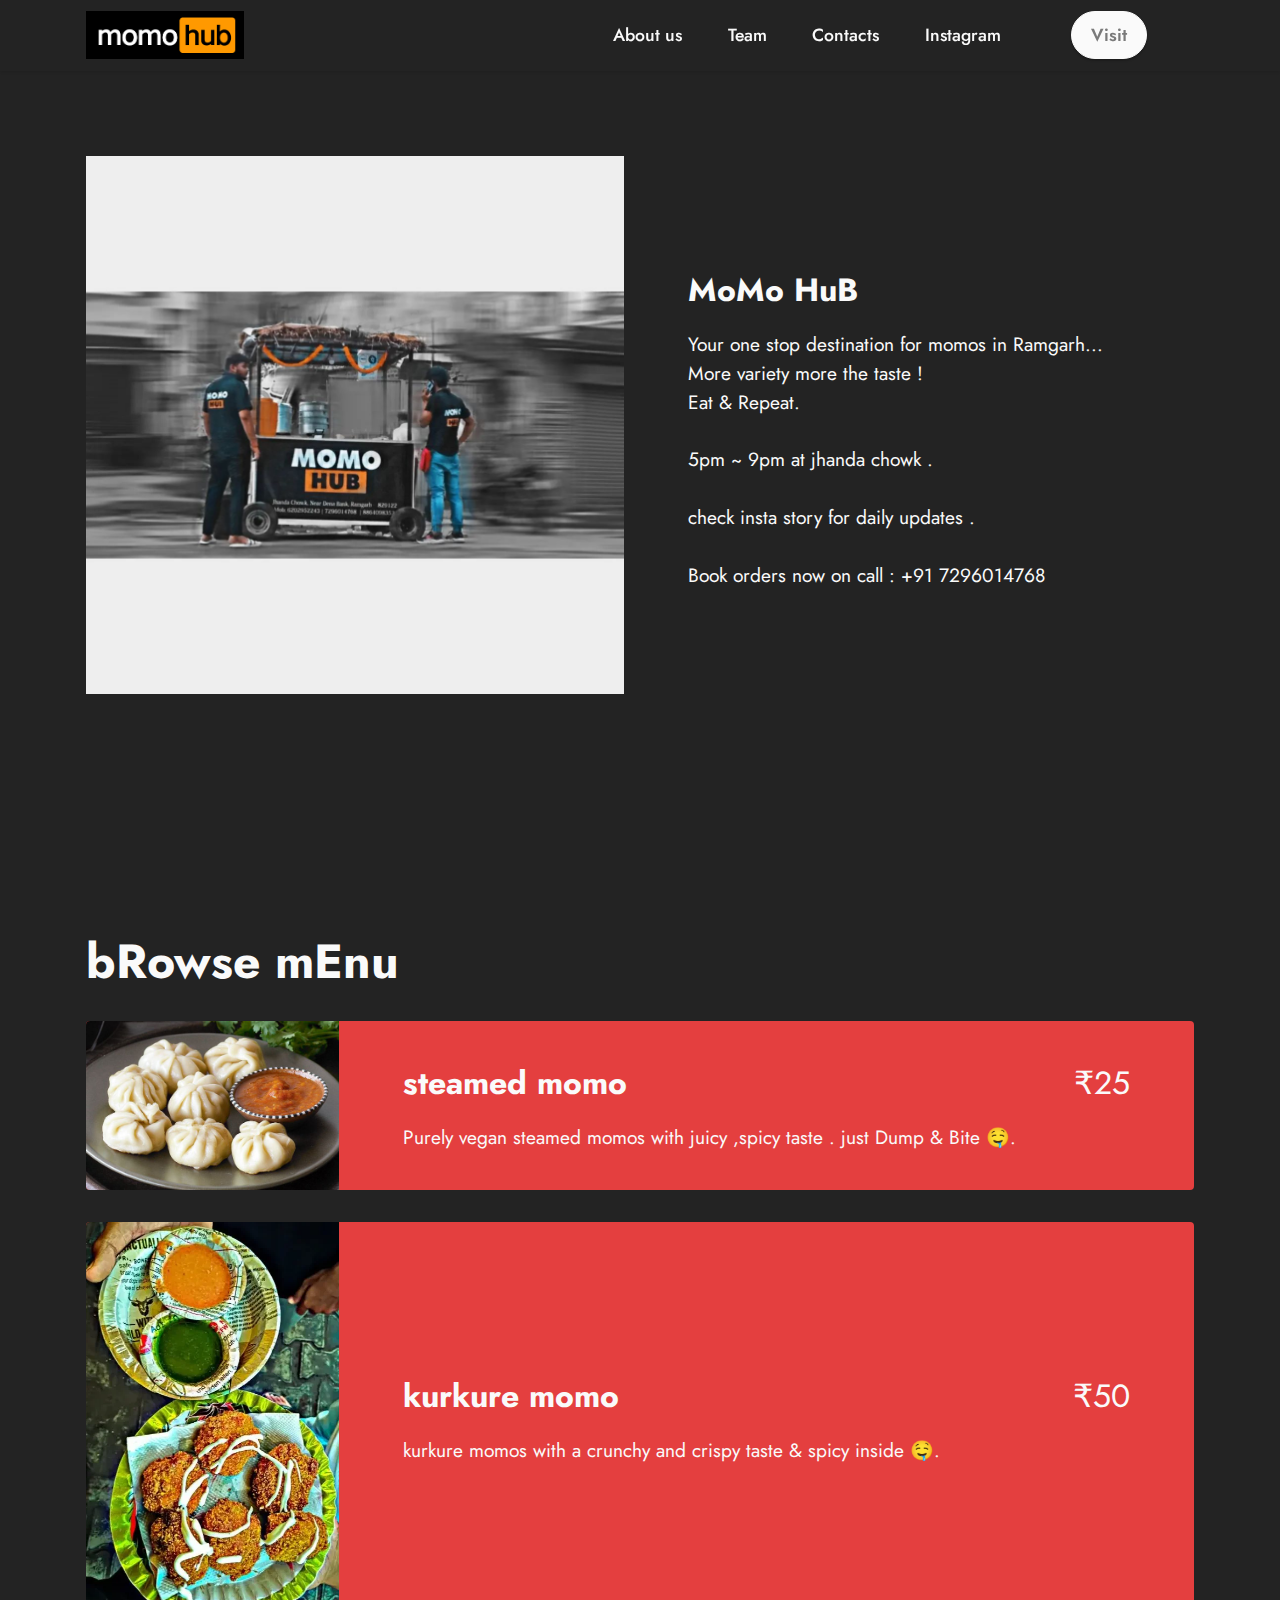
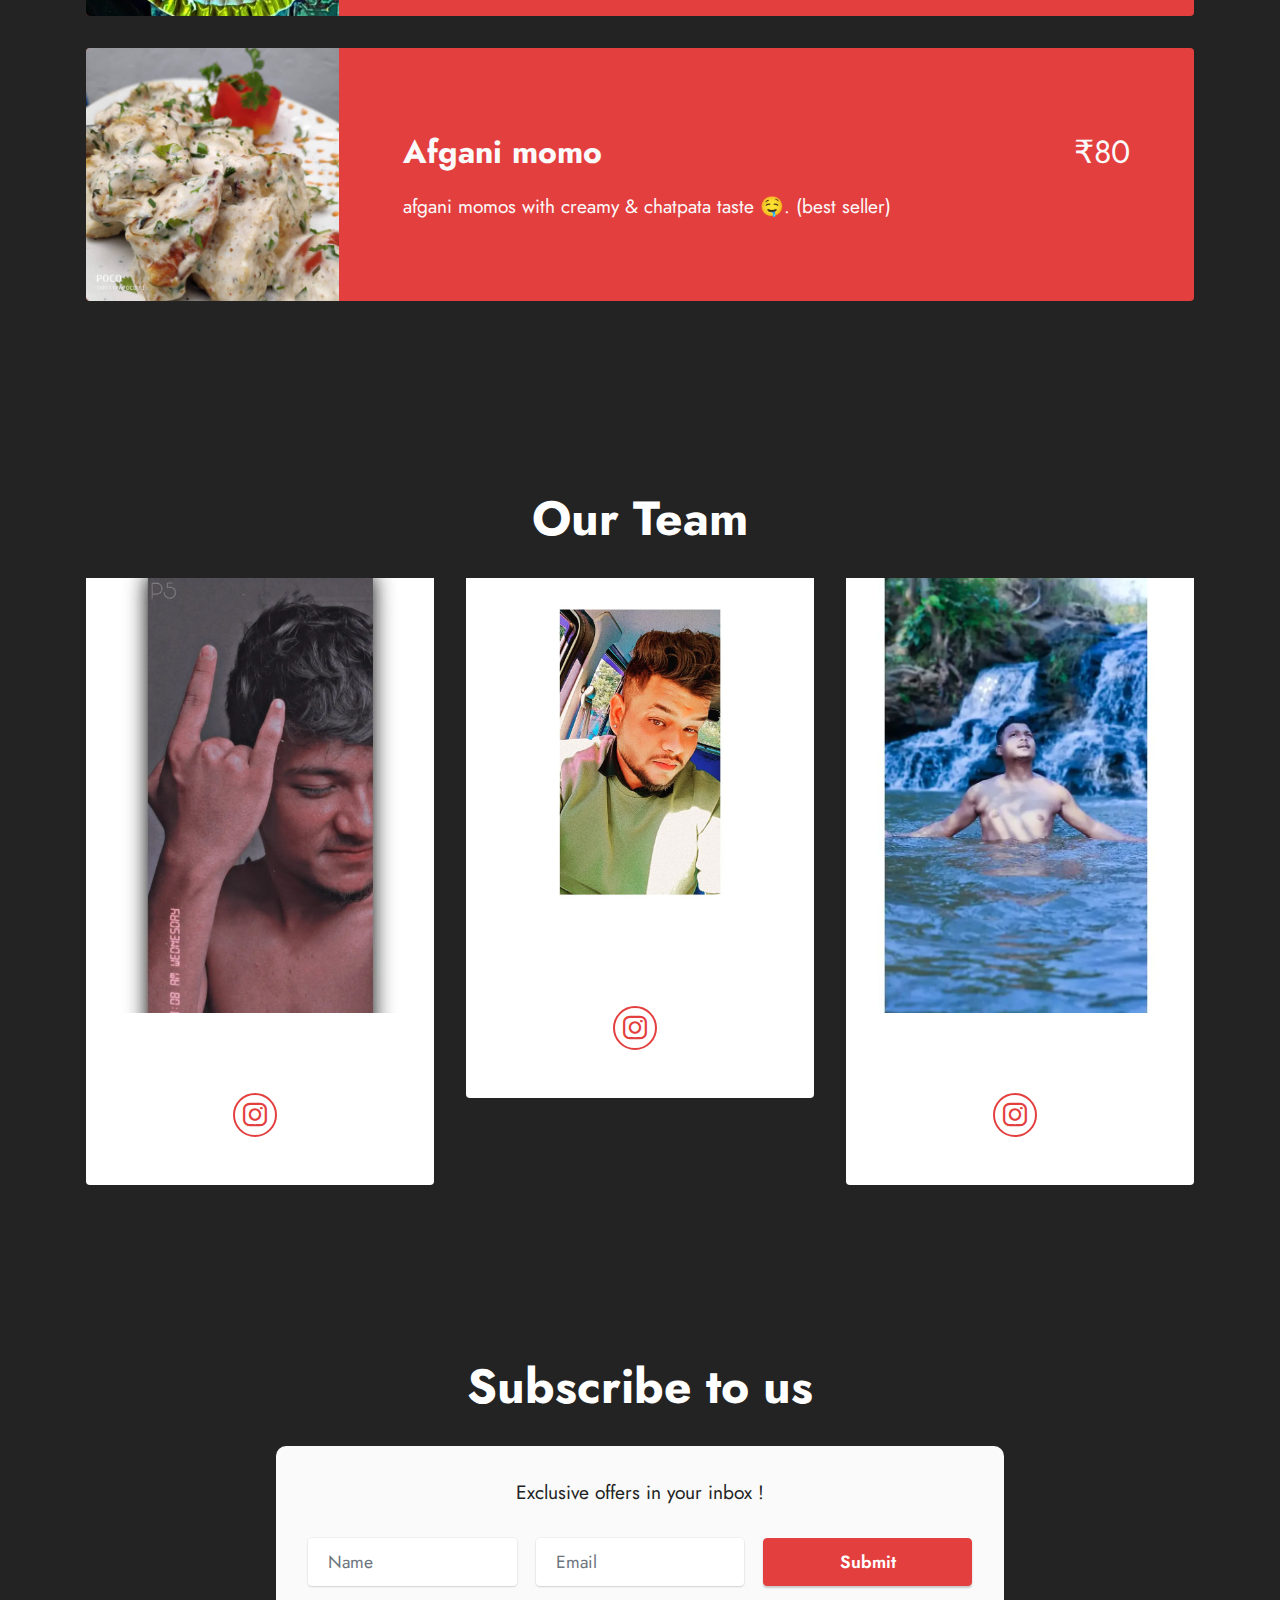
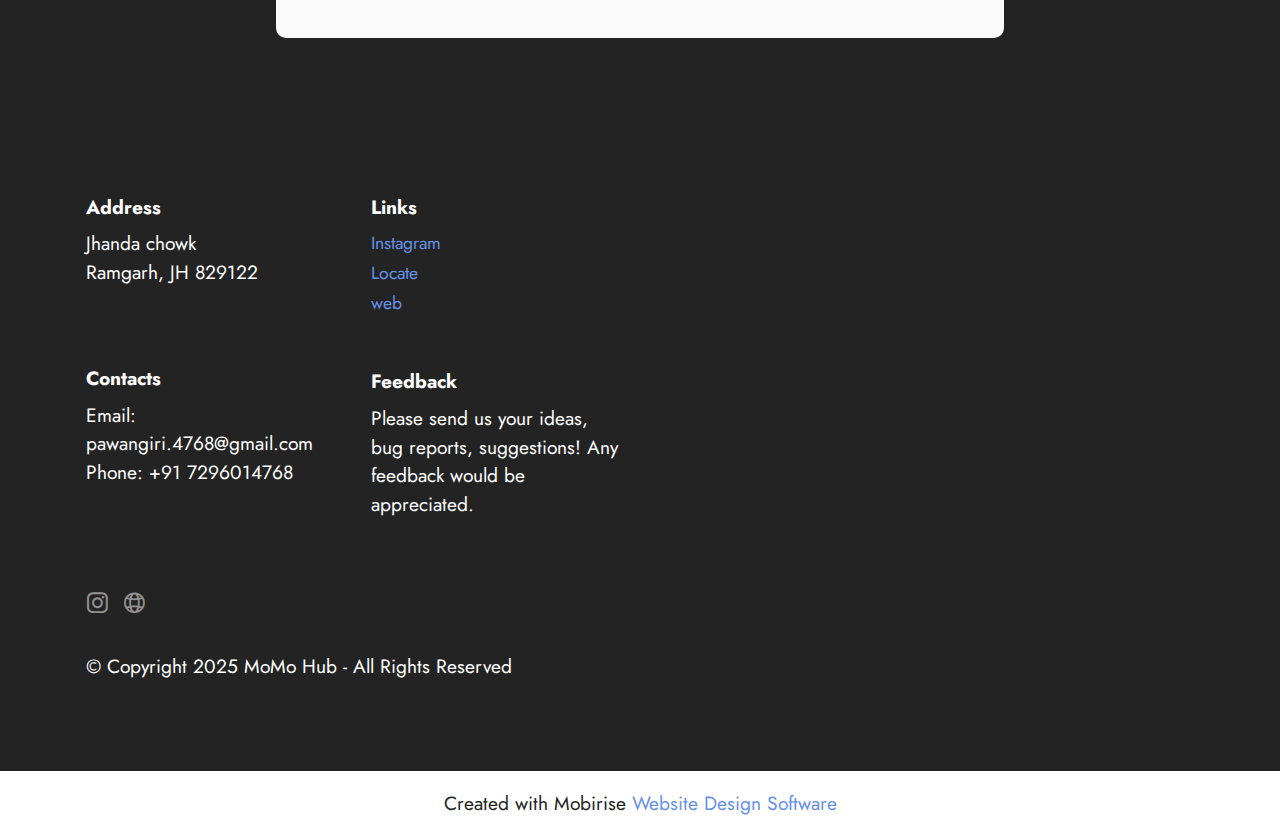
==== commit 6b3c73b3: "edit" ====
--- a/index.html
+++ b/index.html
@@ -296,7 +296,7 @@
         </div>
         <div class="row justify-content-center mt-4">
             <div class="col-lg-8 mx-auto mbr-form" data-form-type="formoid">
-                <form action="https://mobirise.eu/" method="POST" class="mbr-form form-with-styler mx-auto" data-form-title="Form Name"><input type="hidden" name="email" data-form-email="true" value="FsAckXlDgPNoy1HB0SplEsBttT3P7no5vNzfu2o+cG91hYaEbnxDA05QtLMoW8VI48nCHPnfbXIpi0Ftx1EUuQ9HbDEH5AsCeKAs42AlZA0x+yslP6WxnVwFufzRL4i+">
+                <form action="https://mobirise.eu/" method="POST" class="mbr-form form-with-styler mx-auto" data-form-title="Form Name"><input type="hidden" name="email" data-form-email="true" value="M/uGgRaZgqAnTYkzVG/30DTuwuxqv7/Y5N+Zf0thAtUpELTXSUjekaJAjr4gxE7SKysK8jmSnfCg4DqZOaNR7rrPuYuhkXRN+Yxoc9cDMouJGUzeYL8nYfivl/QUyWtC">
                     <div class="row">
                         <div hidden="hidden" data-form-alert="" class="alert alert-success col-12">Thanks for filling out the form!</div>
                         <div hidden="hidden" data-form-alert-danger="" class="alert alert-danger col-12">Oops...! some problem!</div>
@@ -390,7 +390,7 @@
             </div>
         </div>
     </div>
-<!--</section><section class="display-7" style="padding: 0;align-items: center;justify-content: center;flex-wrap: wrap;    align-content: center;display: flex;position: relative;height: 4rem;"><a href="https://mobiri.se/2691820" style="flex: 1 1;height: 4rem;position: absolute;width: 100%;z-index: 1;"><img alt="" style="height: 4rem;" src="[data-uri]"></a><p style="margin: 0;text-align: center;" class="display-7">Made with Mobirise &#8204;</p><a style="z-index:1" href="https://mobirise.com/website-maker.html">Free Web Site Maker</a></section><script src="assets/bootstrap/js/bootstrap.bundle.min.js"></script>  <script src="assets/smoothscroll/smooth-scroll.js"></script>  <script src="assets/ytplayer/index.js"></script>  <script src="assets/dropdown/js/navbar-dropdown.js"></script>  <script src="assets/theme/js/script.js"></script>  <script src="assets/formoid/formoid.min.js"></script>  --->
+</section><section class="display-7" style="padding: 0;align-items: center;justify-content: center;flex-wrap: wrap;    align-content: center;display: flex;position: relative;height: 4rem;"><a href="https://mobiri.se/2691820" style="flex: 1 1;height: 4rem;position: absolute;width: 100%;z-index: 1;"><img alt="" style="height: 4rem;" src="[data-uri]"></a><p style="margin: 0;text-align: center;" class="display-7">Created with Mobirise &#8204;</p><a style="z-index:1" href="https://mobirise.com/website-design-software.html">Website Design Software</a></section><script src="assets/bootstrap/js/bootstrap.bundle.min.js"></script>  <script src="assets/smoothscroll/smooth-scroll.js"></script>  <script src="assets/ytplayer/index.js"></script>  <script src="assets/dropdown/js/navbar-dropdown.js"></script>  <script src="assets/theme/js/script.js"></script>  <script src="assets/formoid/formoid.min.js"></script>  
   
   
 </body>
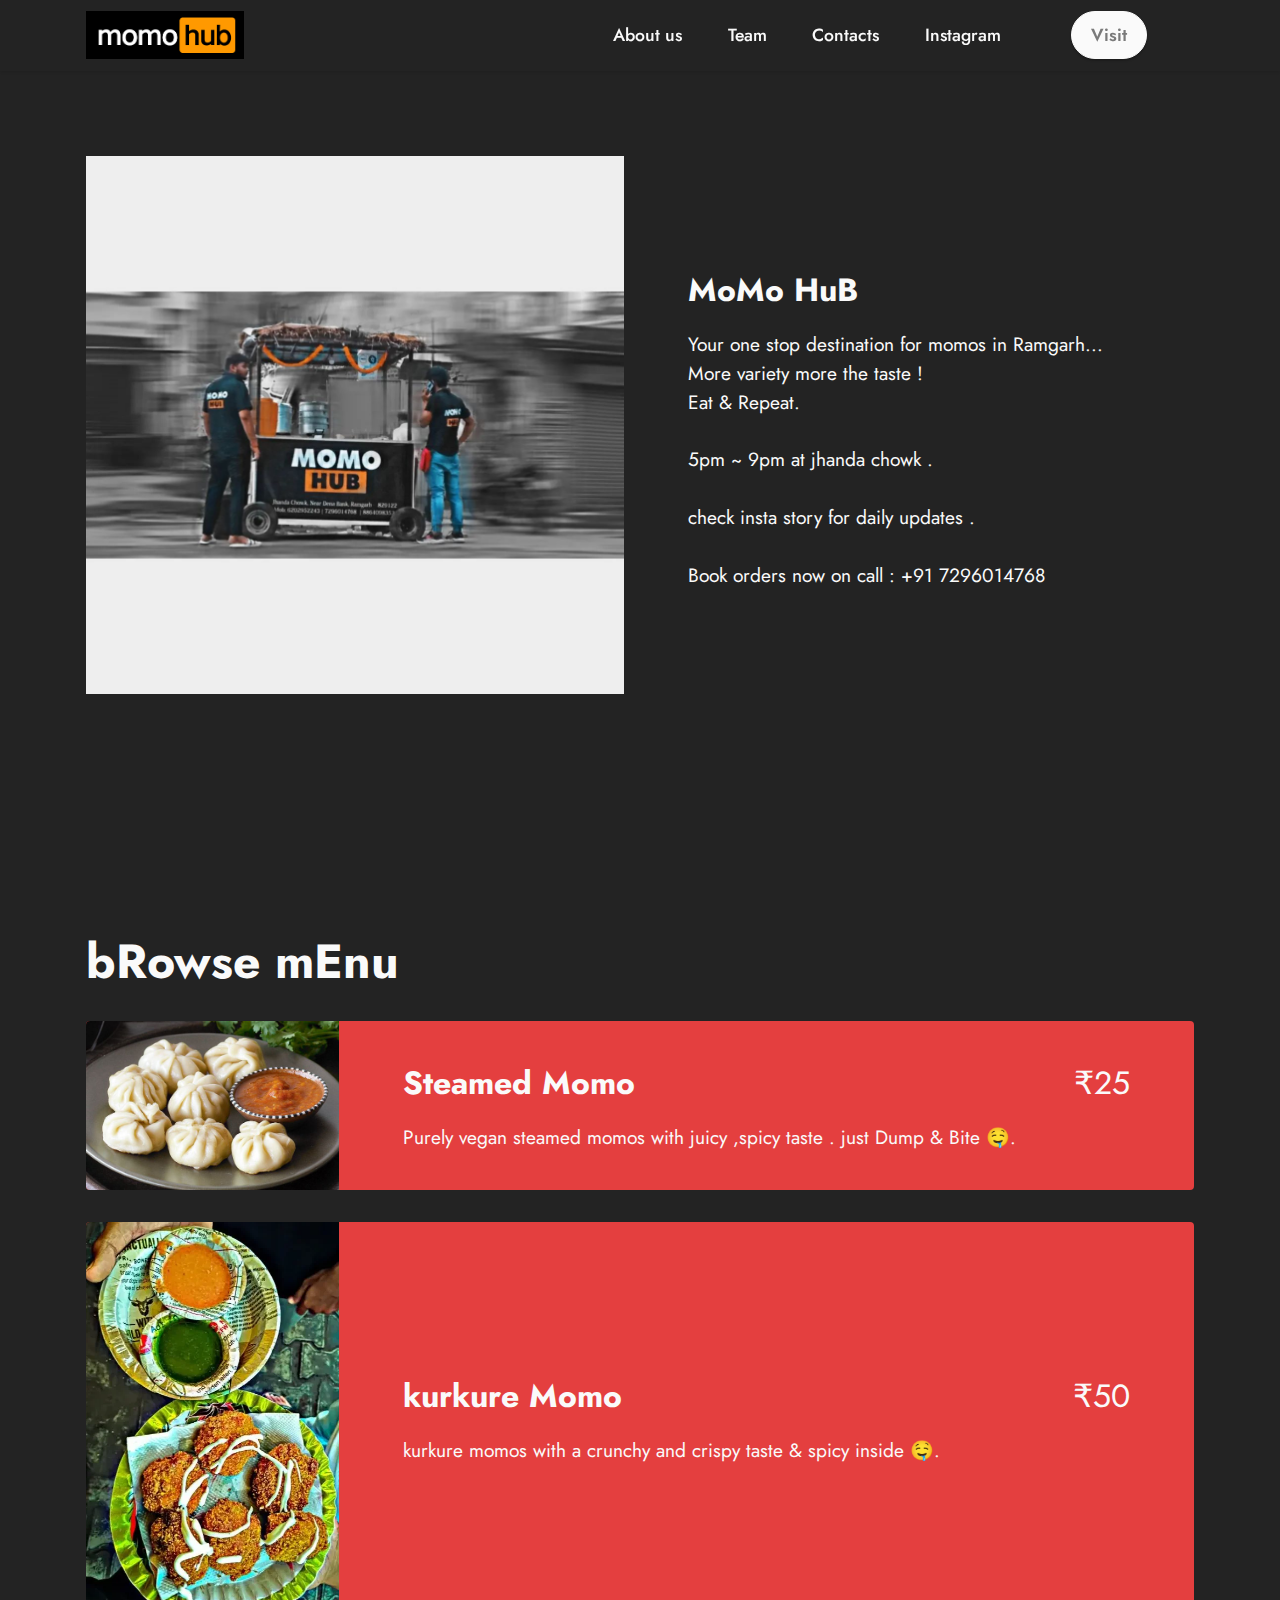
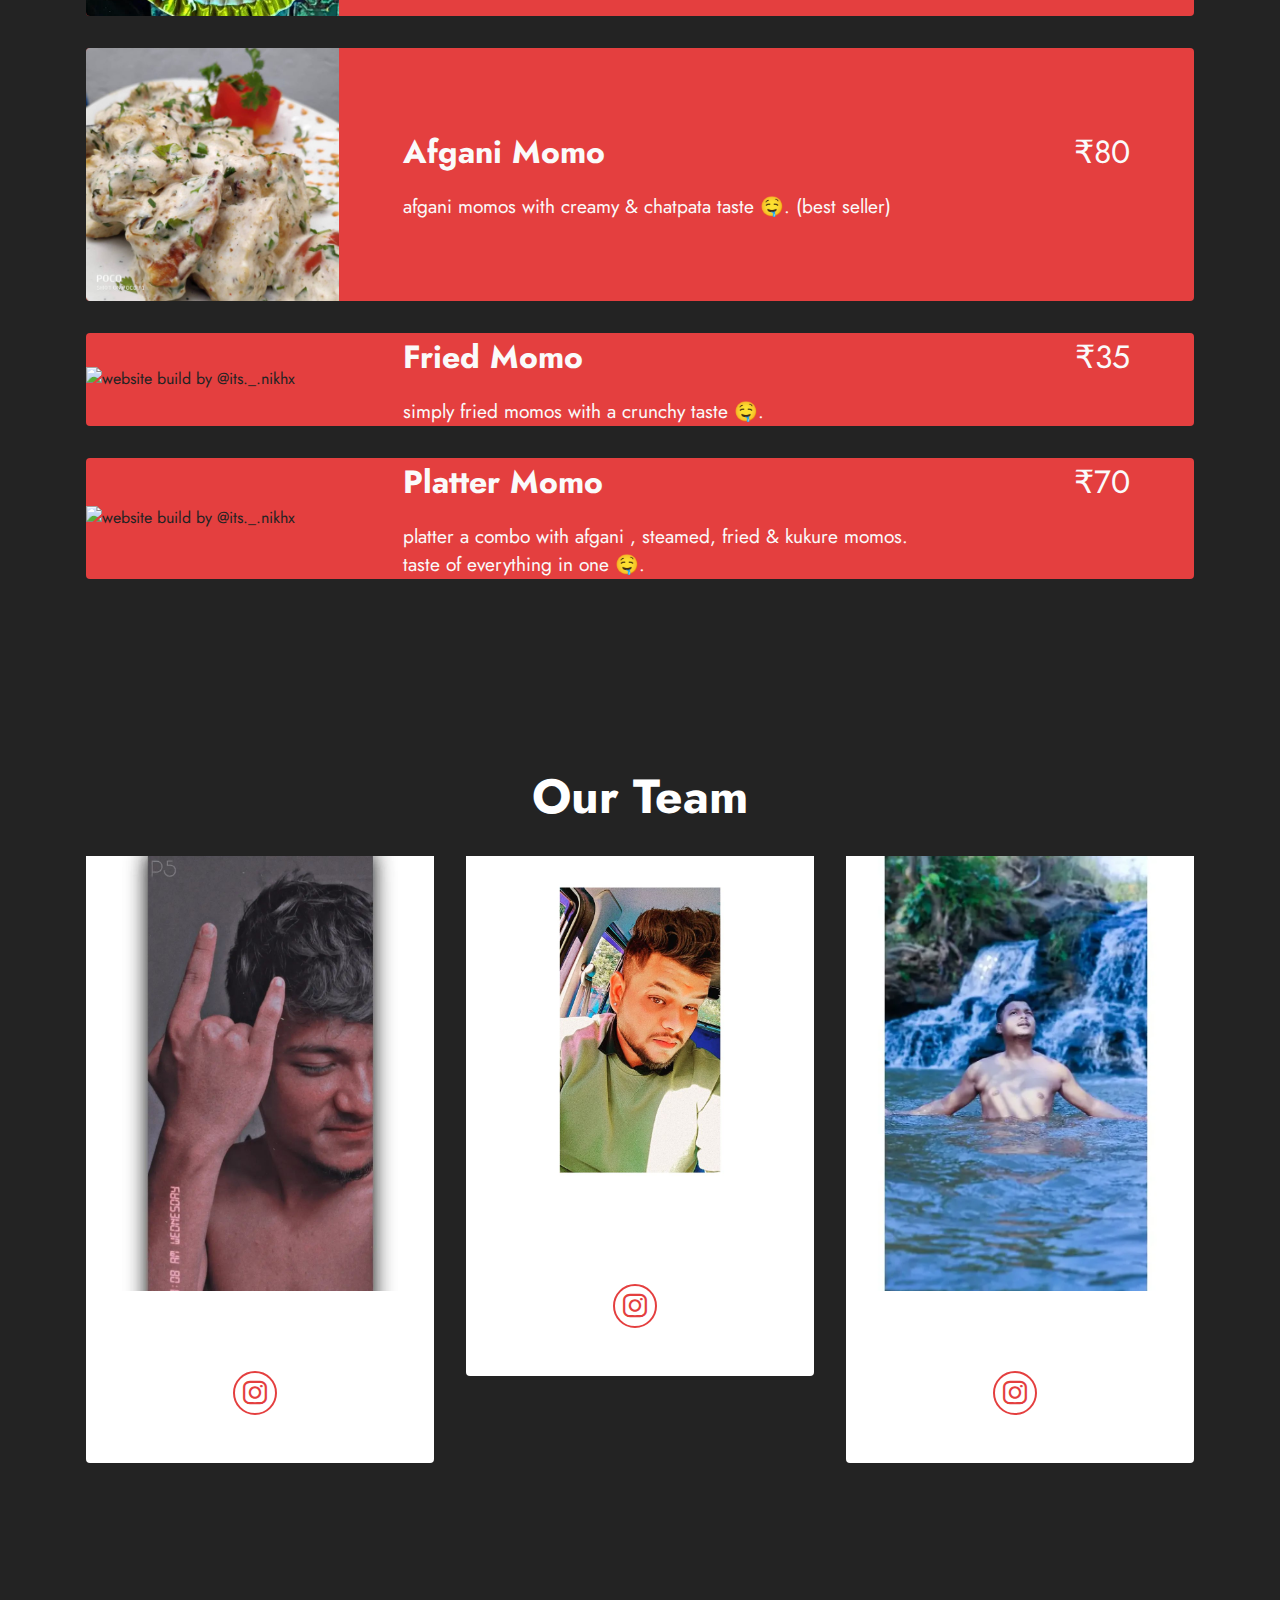
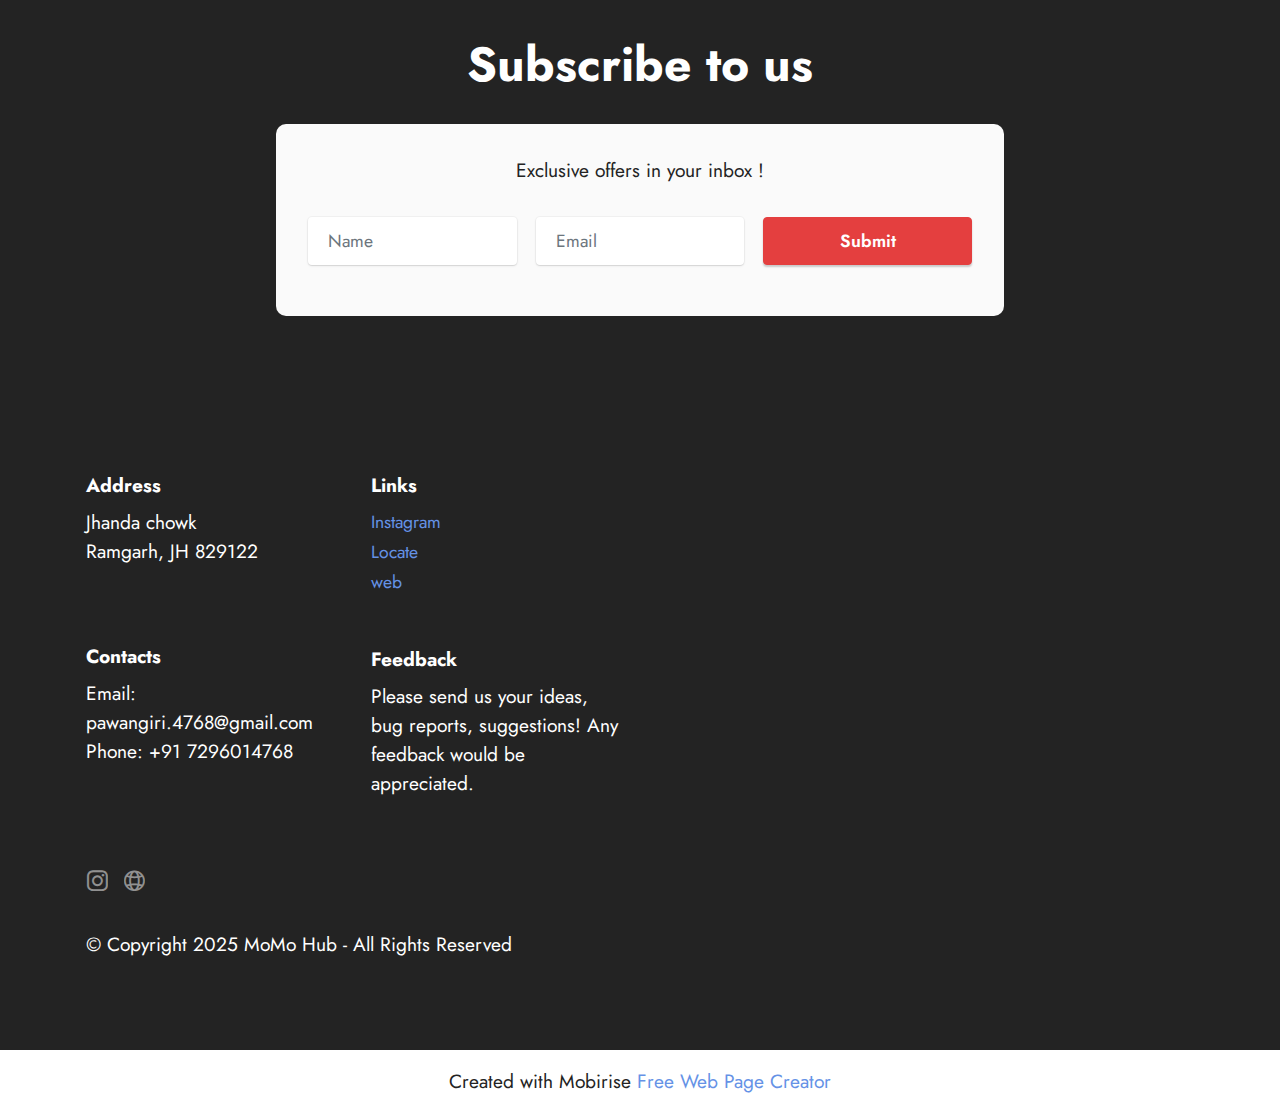
==== commit 3348335b: "uploaded" ====
--- a/index.html
+++ b/index.html
@@ -114,7 +114,7 @@
                             <div class="row">
                                 <div class="col-12">
                                     <div class="top-line">
-                                        <h4 class="card-title mbr-fonts-style display-5"><strong>steamed momo</strong></h4>
+                                        <h4 class="card-title mbr-fonts-style display-5"><strong>Steamed Momo</strong></h4>
                                         <p class="cost mbr-fonts-style display-5">₹25</p>
                                     </div>
                                 </div>
@@ -142,7 +142,7 @@
                             <div class="row">
                                 <div class="col-12">
                                     <div class="top-line">
-                                        <h4 class="card-title mbr-fonts-style display-5"><strong>kurkure momo</strong></h4>
+                                        <h4 class="card-title mbr-fonts-style display-5"><strong>kurkure Momo</strong></h4>
                                         <p class="cost mbr-fonts-style display-5">₹50</p>
                                     </div>
                                 </div>
@@ -170,7 +170,7 @@
                             <div class="row">
                                 <div class="col-12">
                                     <div class="top-line">
-                                        <h4 class="card-title mbr-fonts-style display-5"><strong>Afgani momo</strong></h4>
+                                        <h4 class="card-title mbr-fonts-style display-5"><strong>Afgani Momo</strong></h4>
                                         <p class="cost mbr-fonts-style display-5">₹80</p>
                                     </div>
                                 </div>
@@ -185,8 +185,66 @@
                 </div>
             </div>
         </div>
-        
-        
+        <div class="card">
+            <div class="card-wrapper">
+                <div class="row align-items-center">
+                    <div class="col-12 col-md-3">
+                        <div class="image-wrapper">
+                            <img src="assets/images/fried.webp" alt="website build by @its._.nikhx" title="">
+                        </div>
+                    </div>
+                    <div class="col-12 col-md">
+                        <div class="card-box">
+                            <div class="row">
+                                <div class="col-12">
+                                    <div class="top-line">
+                                        <h4 class="card-title mbr-fonts-style display-5"><strong>Fried Momo</strong></h4>
+                                        <p class="cost mbr-fonts-style display-5">
+                                            ₹35</p>
+                                    </div>
+                                </div>
+                                <div class="col-12">
+                                    <div class="bottom-line">
+                                        <p class="mbr-text mbr-fonts-style m-0 display-7">
+                                            simply fried momos with a crunchy taste 🤤.
+                                        </p>
+                                    </div>
+                                </div>
+                            </div>
+                        </div>
+                    </div>
+                </div>
+            </div>
+        </div>
+        <div class="card">
+            <div class="card-wrapper">
+                <div class="row align-items-center">
+                    <div class="col-12 col-md-3">
+                        <div class="image-wrapper">
+                            <img src="assets/images/platter2-596x596.jpg" alt="website build by @its._.nikhx" title="">
+                        </div>
+                    </div>
+                    <div class="col-12 col-md">
+                        <div class="card-box">
+                            <div class="row">
+                                <div class="col-12">
+                                    <div class="top-line">
+                                        <h4 class="card-title mbr-fonts-style display-5"><strong>Platter Momo</strong></h4>
+                                        <p class="cost mbr-fonts-style display-5">
+                                            ₹70</p>
+                                    </div>
+                                </div>
+                                <div class="col-12">
+                                    <div class="bottom-line">
+                                        <p class="mbr-text mbr-fonts-style m-0 display-7">platter a combo with afgani , steamed, fried &amp; kukure momos.<br>taste of everything in one 🤤.</p>
+                                    </div>
+                                </div>
+                            </div>
+                        </div>
+                    </div>
+                </div>
+            </div>
+        </div>
         
     </div>
 </section>
@@ -296,7 +354,7 @@
         </div>
         <div class="row justify-content-center mt-4">
             <div class="col-lg-8 mx-auto mbr-form" data-form-type="formoid">
-                <form action="https://mobirise.eu/" method="POST" class="mbr-form form-with-styler mx-auto" data-form-title="Form Name"><input type="hidden" name="email" data-form-email="true" value="M/uGgRaZgqAnTYkzVG/30DTuwuxqv7/Y5N+Zf0thAtUpELTXSUjekaJAjr4gxE7SKysK8jmSnfCg4DqZOaNR7rrPuYuhkXRN+Yxoc9cDMouJGUzeYL8nYfivl/QUyWtC">
+                <form action="https://mobirise.eu/" method="POST" class="mbr-form form-with-styler mx-auto" data-form-title="Form Name"><input type="hidden" name="email" data-form-email="true" value="xxrDL0Dp/Jr2jerW7wxz1aGwxT0p4KHN5ocmCEkDlUBVtIhJj+T8pH53bDFnGTJHUhrqWocSQVcmlmwmvy7BoahOOWdKGQiQAAyJ7MoGqHvCOfbknnHyhqVmhT3dxHmD">
                     <div class="row">
                         <div hidden="hidden" data-form-alert="" class="alert alert-success col-12">Thanks for filling out the form!</div>
                         <div hidden="hidden" data-form-alert-danger="" class="alert alert-danger col-12">Oops...! some problem!</div>
@@ -390,7 +448,7 @@
             </div>
         </div>
     </div>
-</section><section class="display-7" style="padding: 0;align-items: center;justify-content: center;flex-wrap: wrap;    align-content: center;display: flex;position: relative;height: 4rem;"><a href="https://mobiri.se/2691820" style="flex: 1 1;height: 4rem;position: absolute;width: 100%;z-index: 1;"><img alt="" style="height: 4rem;" src="[data-uri]"></a><p style="margin: 0;text-align: center;" class="display-7">Created with Mobirise &#8204;</p><a style="z-index:1" href="https://mobirise.com/website-design-software.html">Website Design Software</a></section><script src="assets/bootstrap/js/bootstrap.bundle.min.js"></script>  <script src="assets/smoothscroll/smooth-scroll.js"></script>  <script src="assets/ytplayer/index.js"></script>  <script src="assets/dropdown/js/navbar-dropdown.js"></script>  <script src="assets/theme/js/script.js"></script>  <script src="assets/formoid/formoid.min.js"></script>  
+</section><section class="display-7" style="padding: 0;align-items: center;justify-content: center;flex-wrap: wrap;    align-content: center;display: flex;position: relative;height: 4rem;"><a href="https://mobiri.se/2691820" style="flex: 1 1;height: 4rem;position: absolute;width: 100%;z-index: 1;"><img alt="" style="height: 4rem;" src="[data-uri]"></a><p style="margin: 0;text-align: center;" class="display-7">Created with Mobirise &#8204;</p><a style="z-index:1" href="https://mobirise.com/web-page-maker.html">Free Web Page Creator</a></section><script src="assets/bootstrap/js/bootstrap.bundle.min.js"></script>  <script src="assets/smoothscroll/smooth-scroll.js"></script>  <script src="assets/ytplayer/index.js"></script>  <script src="assets/dropdown/js/navbar-dropdown.js"></script>  <script src="assets/theme/js/script.js"></script>  <script src="assets/formoid/formoid.min.js"></script>  
   
   
 </body>
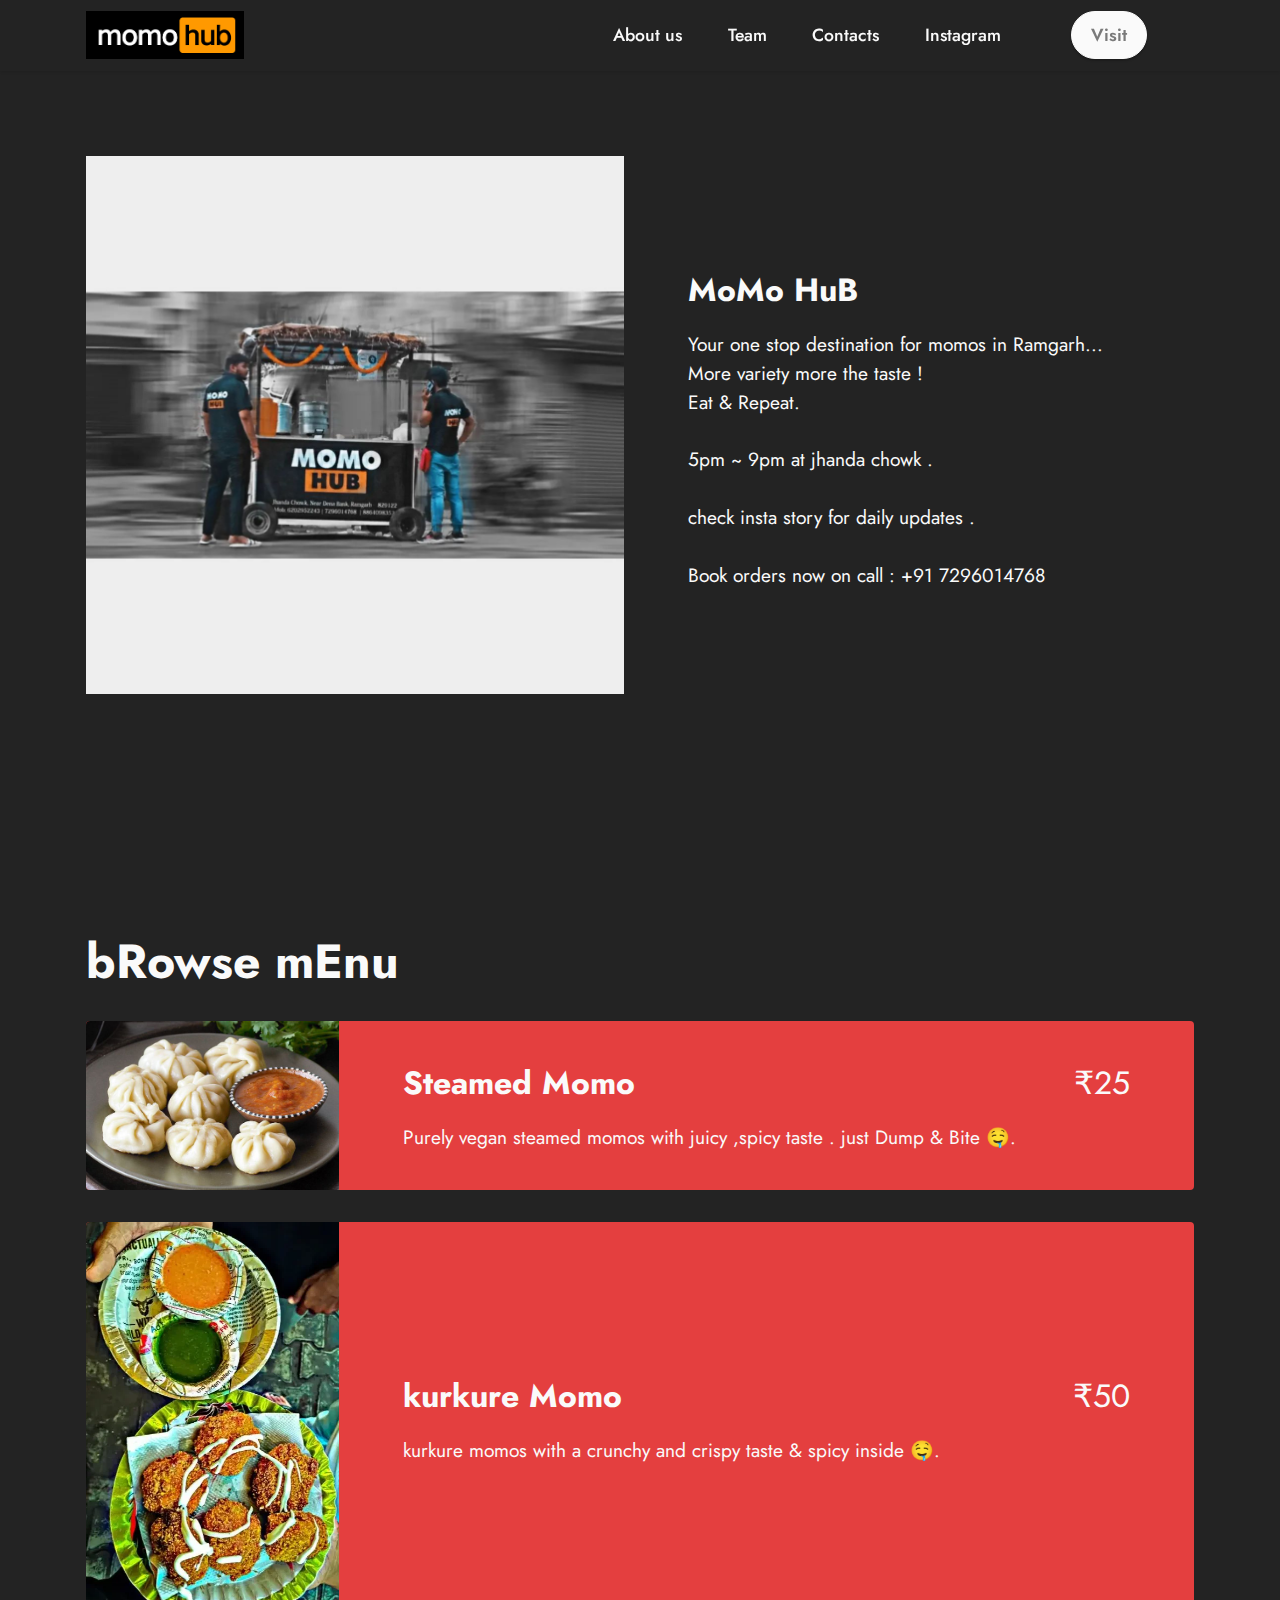
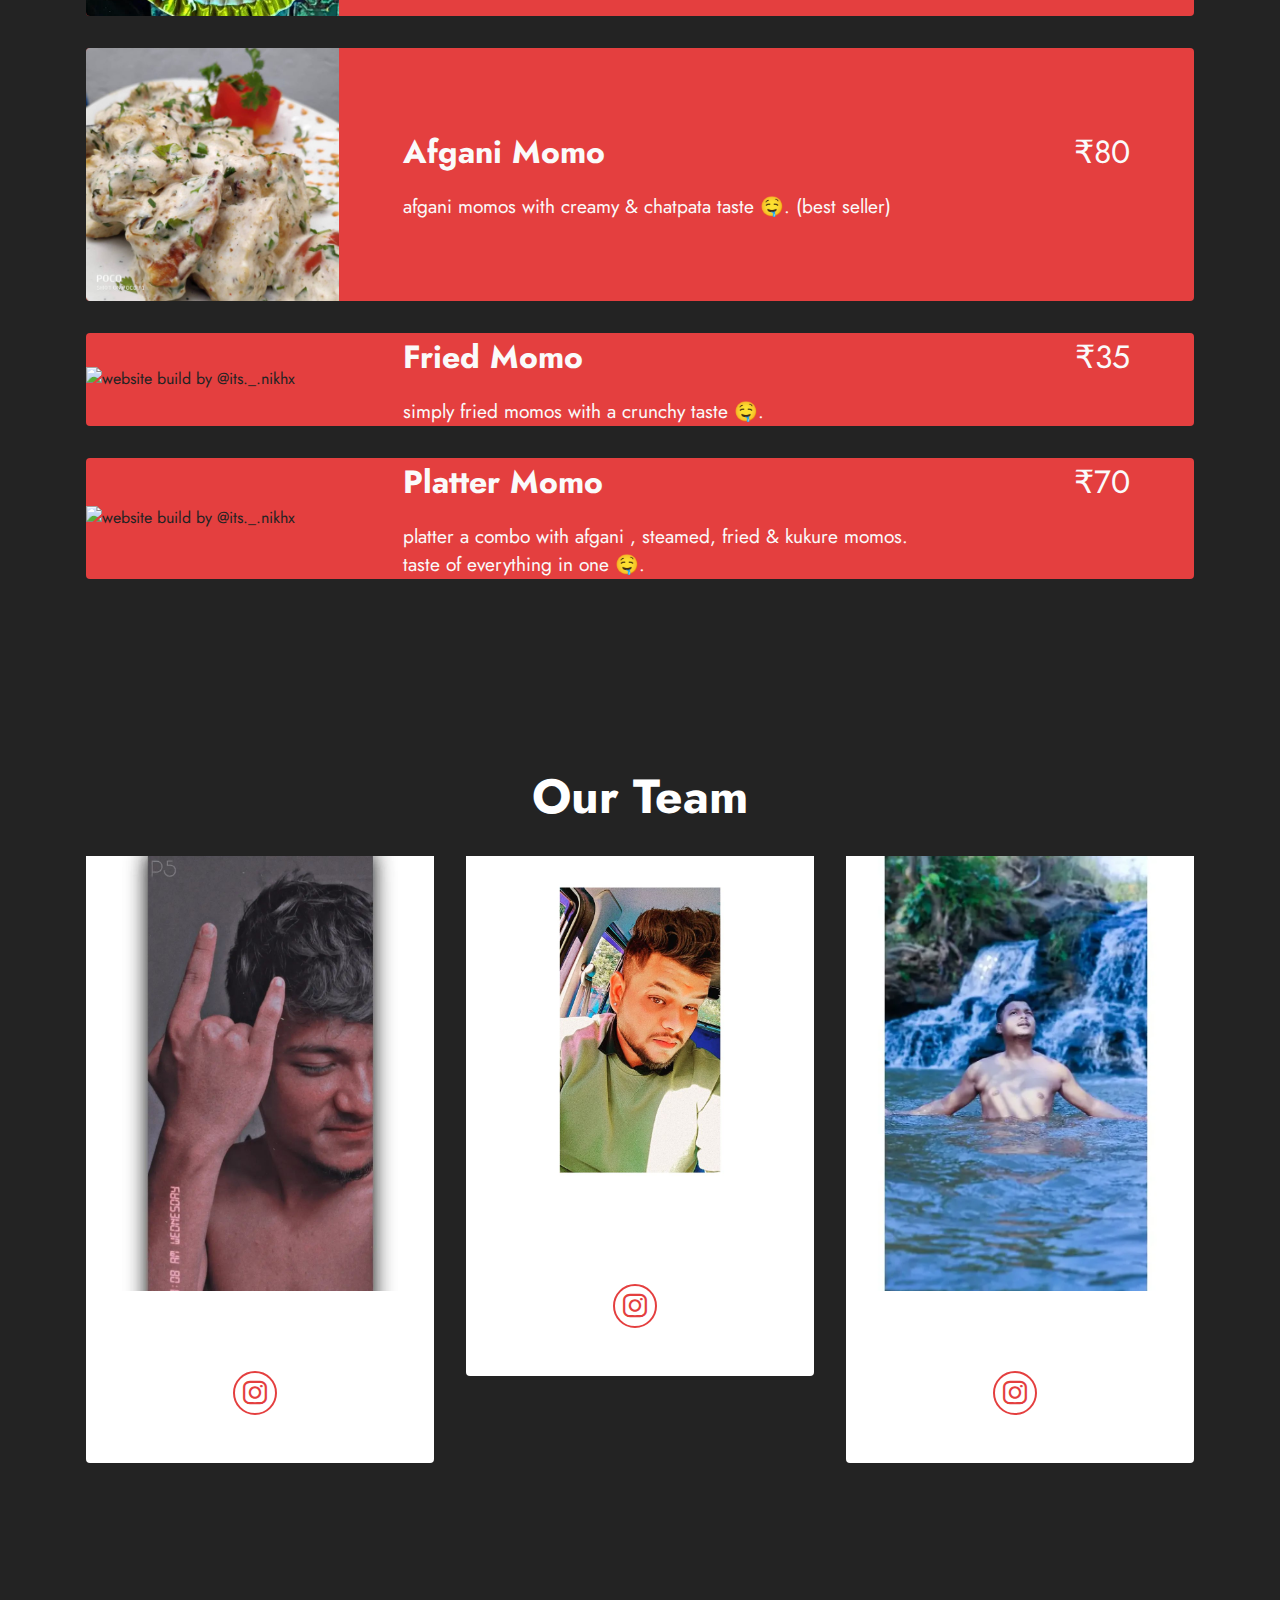
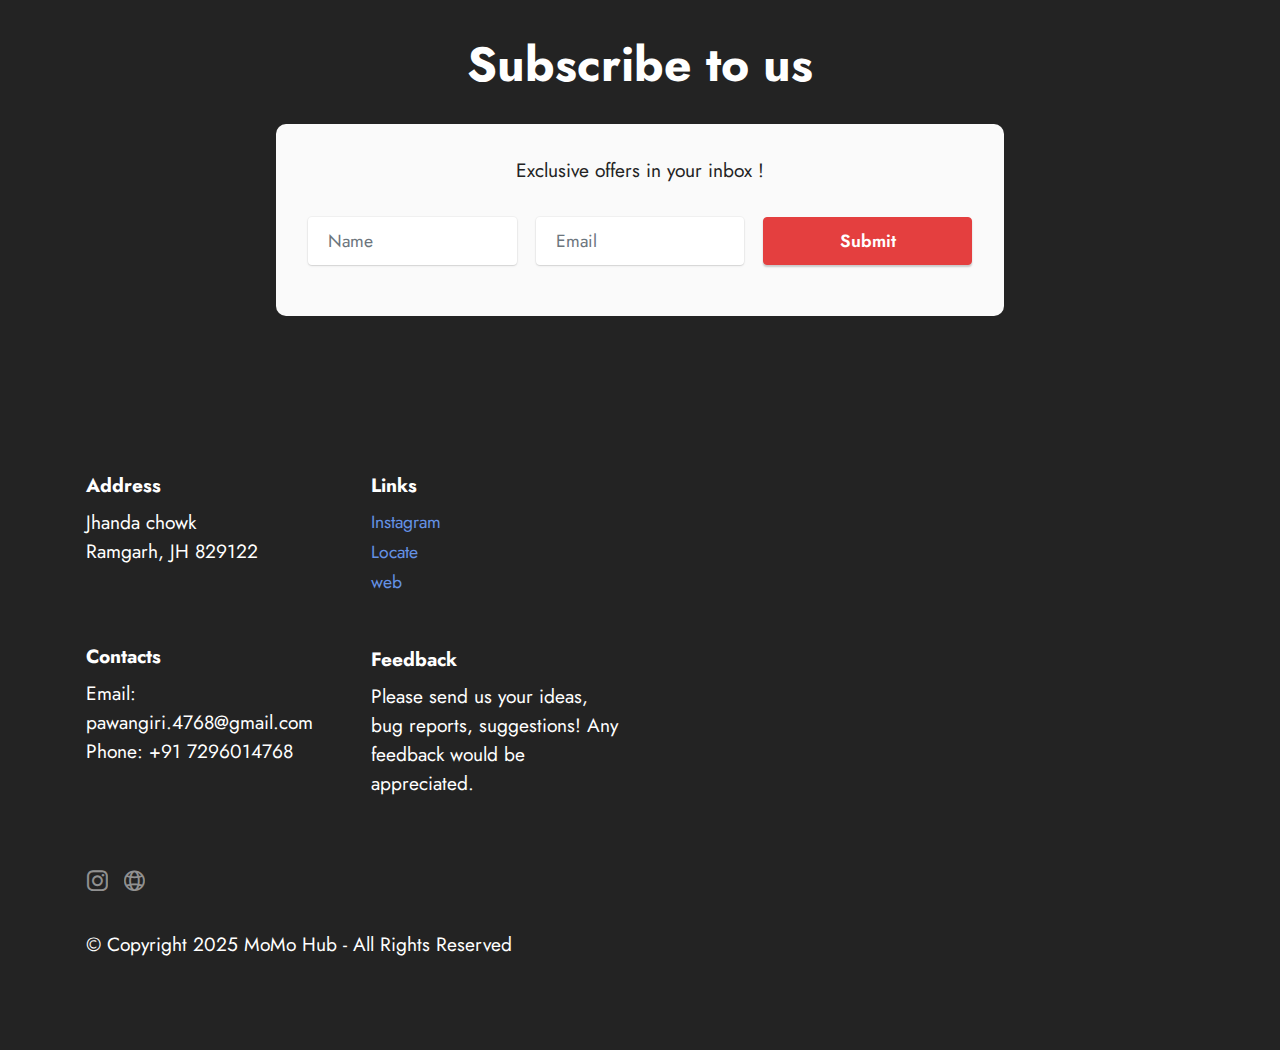
==== commit 0787f9b8: "add" ====
--- a/index.html
+++ b/index.html
@@ -448,7 +448,7 @@
             </div>
         </div>
     </div>
-</section><section class="display-7" style="padding: 0;align-items: center;justify-content: center;flex-wrap: wrap;    align-content: center;display: flex;position: relative;height: 4rem;"><a href="https://mobiri.se/2691820" style="flex: 1 1;height: 4rem;position: absolute;width: 100%;z-index: 1;"><img alt="" style="height: 4rem;" src="[data-uri]"></a><p style="margin: 0;text-align: center;" class="display-7">Created with Mobirise &#8204;</p><a style="z-index:1" href="https://mobirise.com/web-page-maker.html">Free Web Page Creator</a></section><script src="assets/bootstrap/js/bootstrap.bundle.min.js"></script>  <script src="assets/smoothscroll/smooth-scroll.js"></script>  <script src="assets/ytplayer/index.js"></script>  <script src="assets/dropdown/js/navbar-dropdown.js"></script>  <script src="assets/theme/js/script.js"></script>  <script src="assets/formoid/formoid.min.js"></script>  
+<!--</section><section class="display-7" style="padding: 0;align-items: center;justify-content: center;flex-wrap: wrap;    align-content: center;display: flex;position: relative;height: 4rem;"><a href="https://mobiri.se/2691820" style="flex: 1 1;height: 4rem;position: absolute;width: 100%;z-index: 1;"><img alt="" style="height: 4rem;" src="[data-uri]"></a><p style="margin: 0;text-align: center;" class="display-7">Created with Mobirise &#8204;</p><a style="z-index:1" href="https://mobirise.com/web-page-maker.html">Free Web Page Creator</a></section><script src="assets/bootstrap/js/bootstrap.bundle.min.js"></script>  <script src="assets/smoothscroll/smooth-scroll.js"></script>  <script src="assets/ytplayer/index.js"></script>  <script src="assets/dropdown/js/navbar-dropdown.js"></script>  <script src="assets/theme/js/script.js"></script>  <script src="assets/formoid/formoid.min.js"></script>  --->
   
   
 </body>
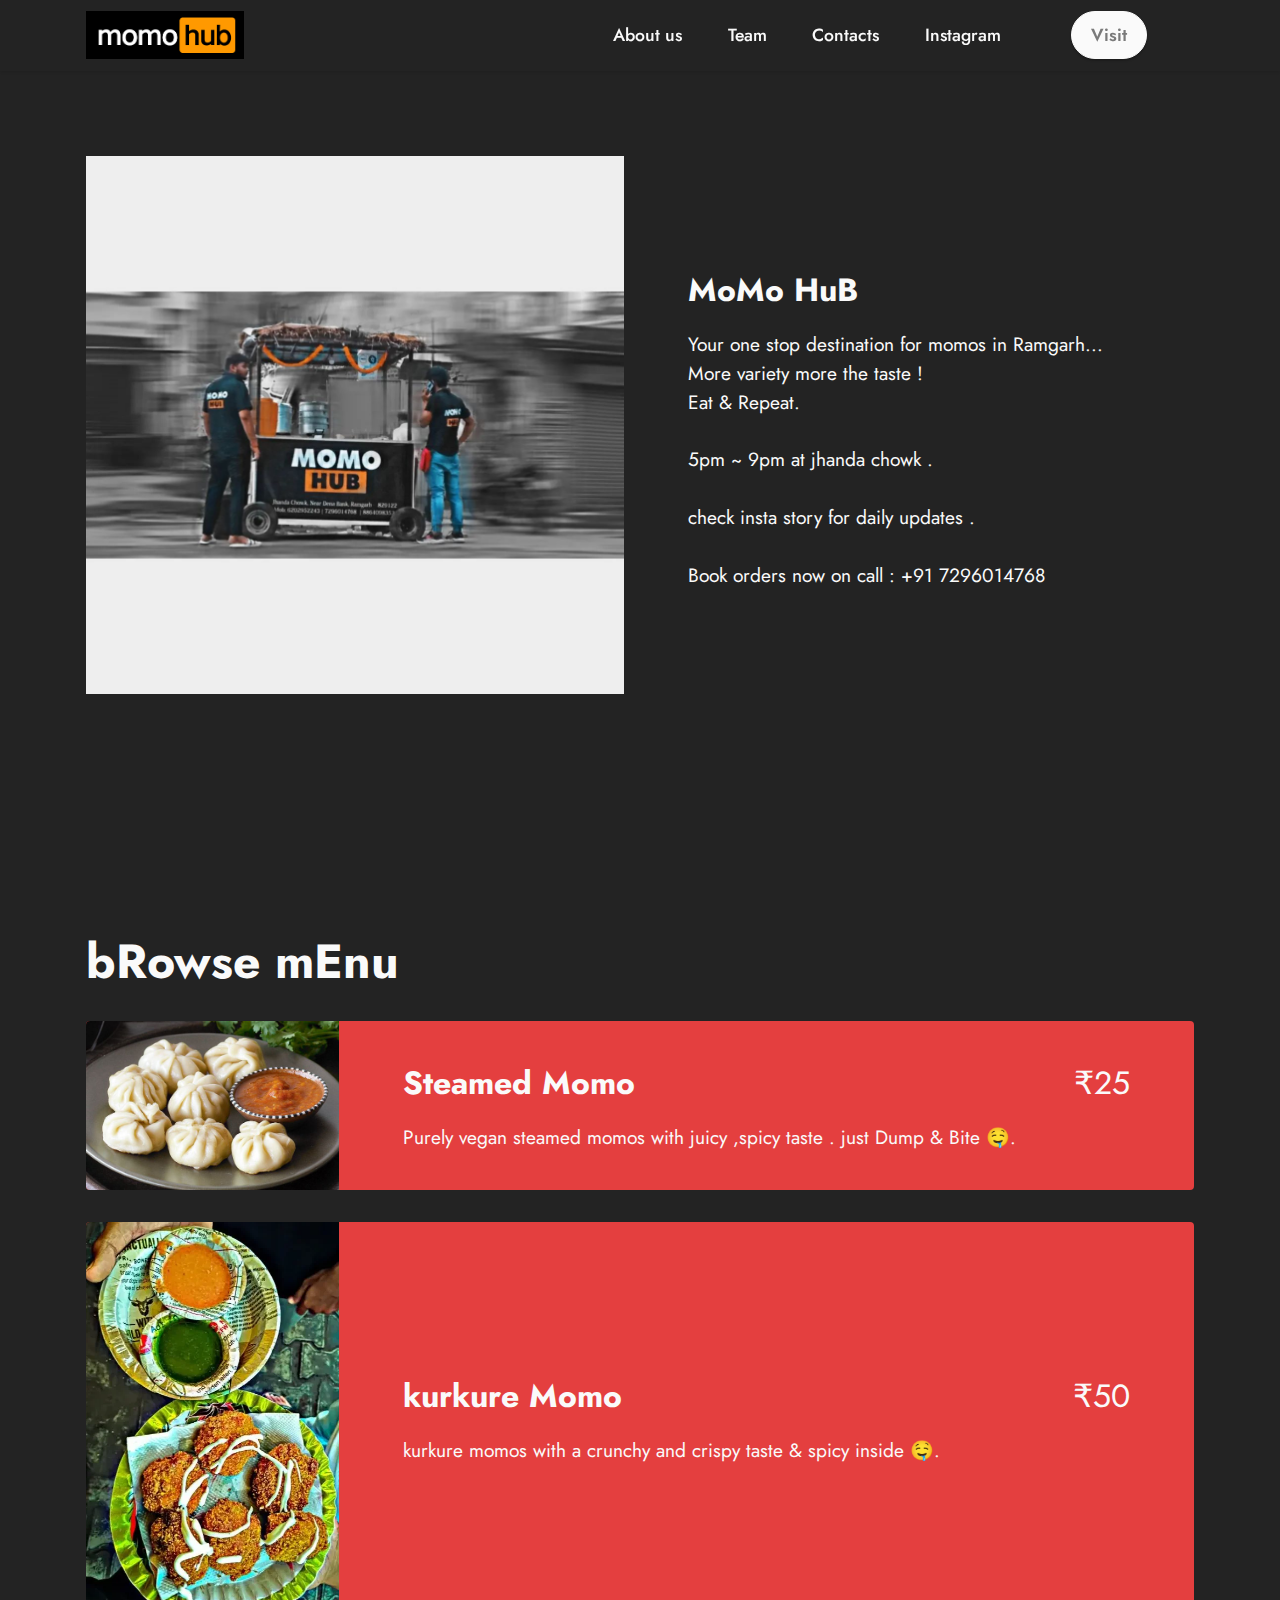
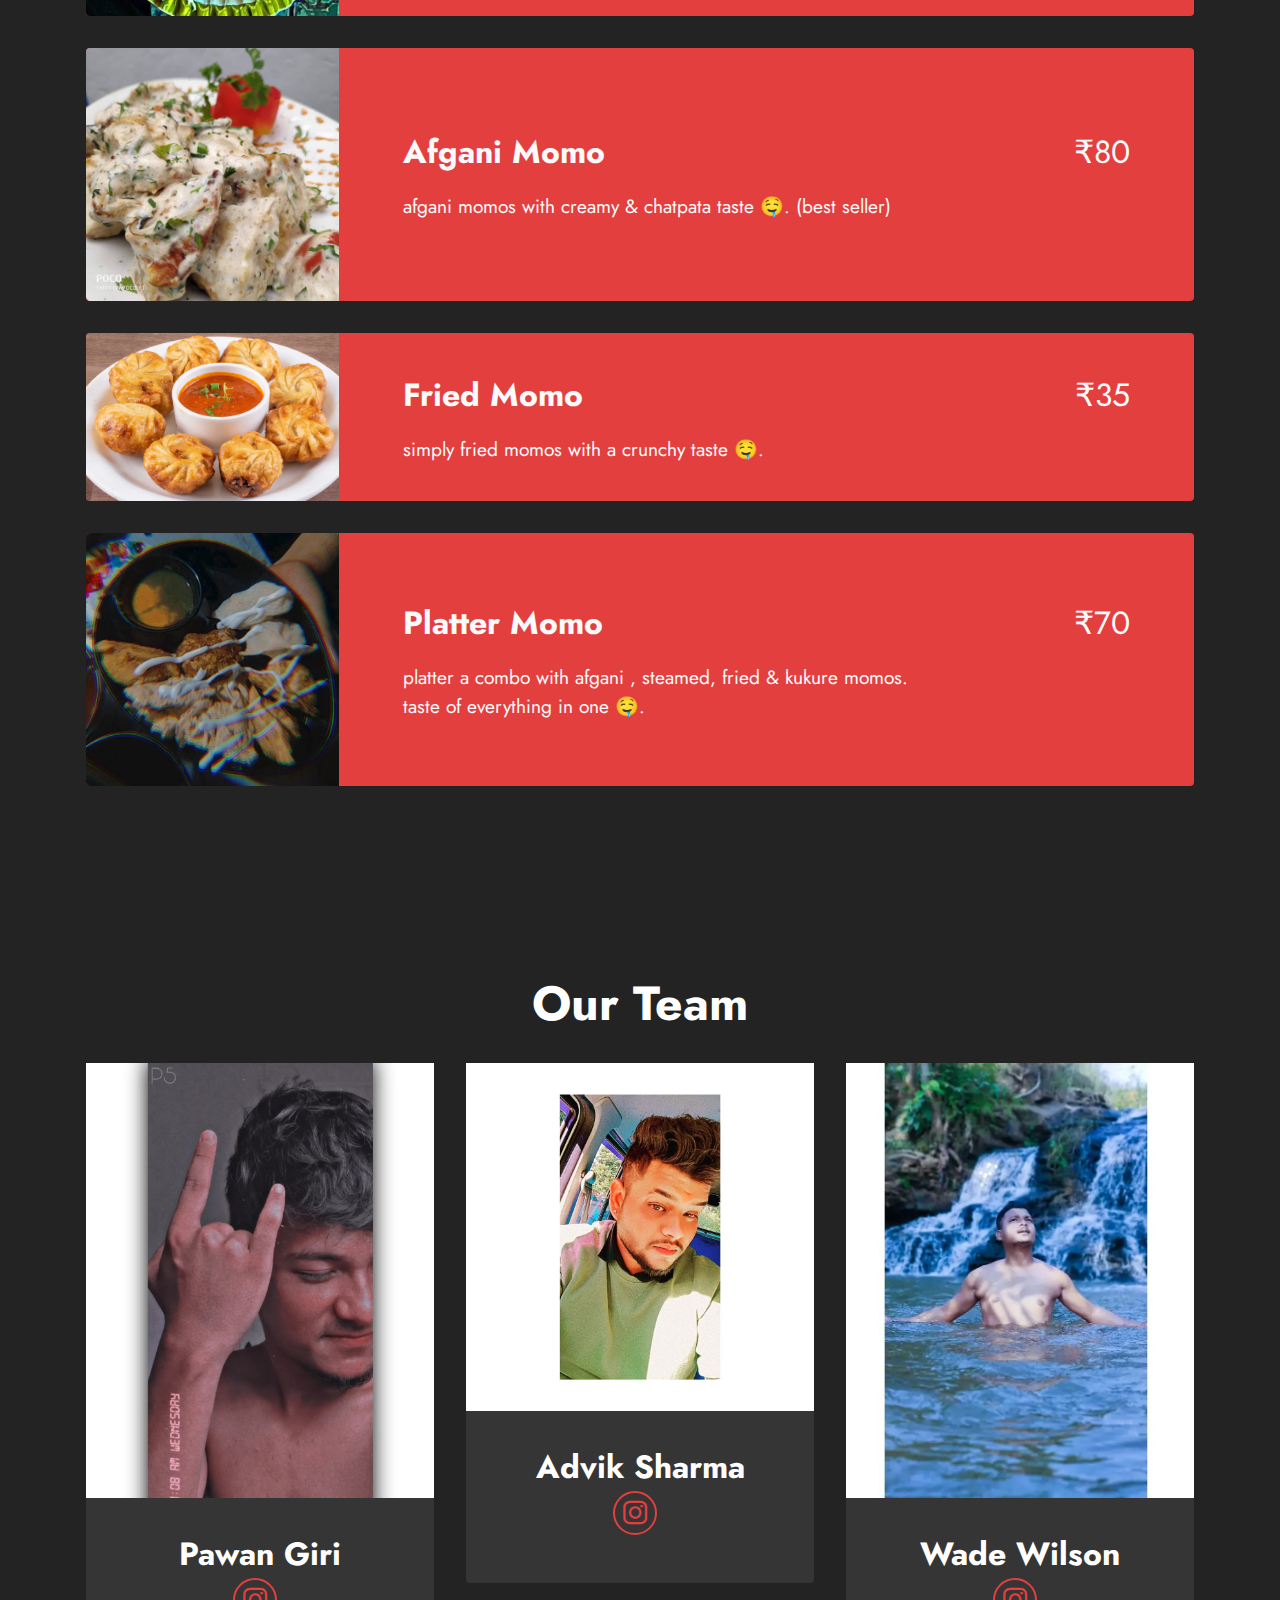
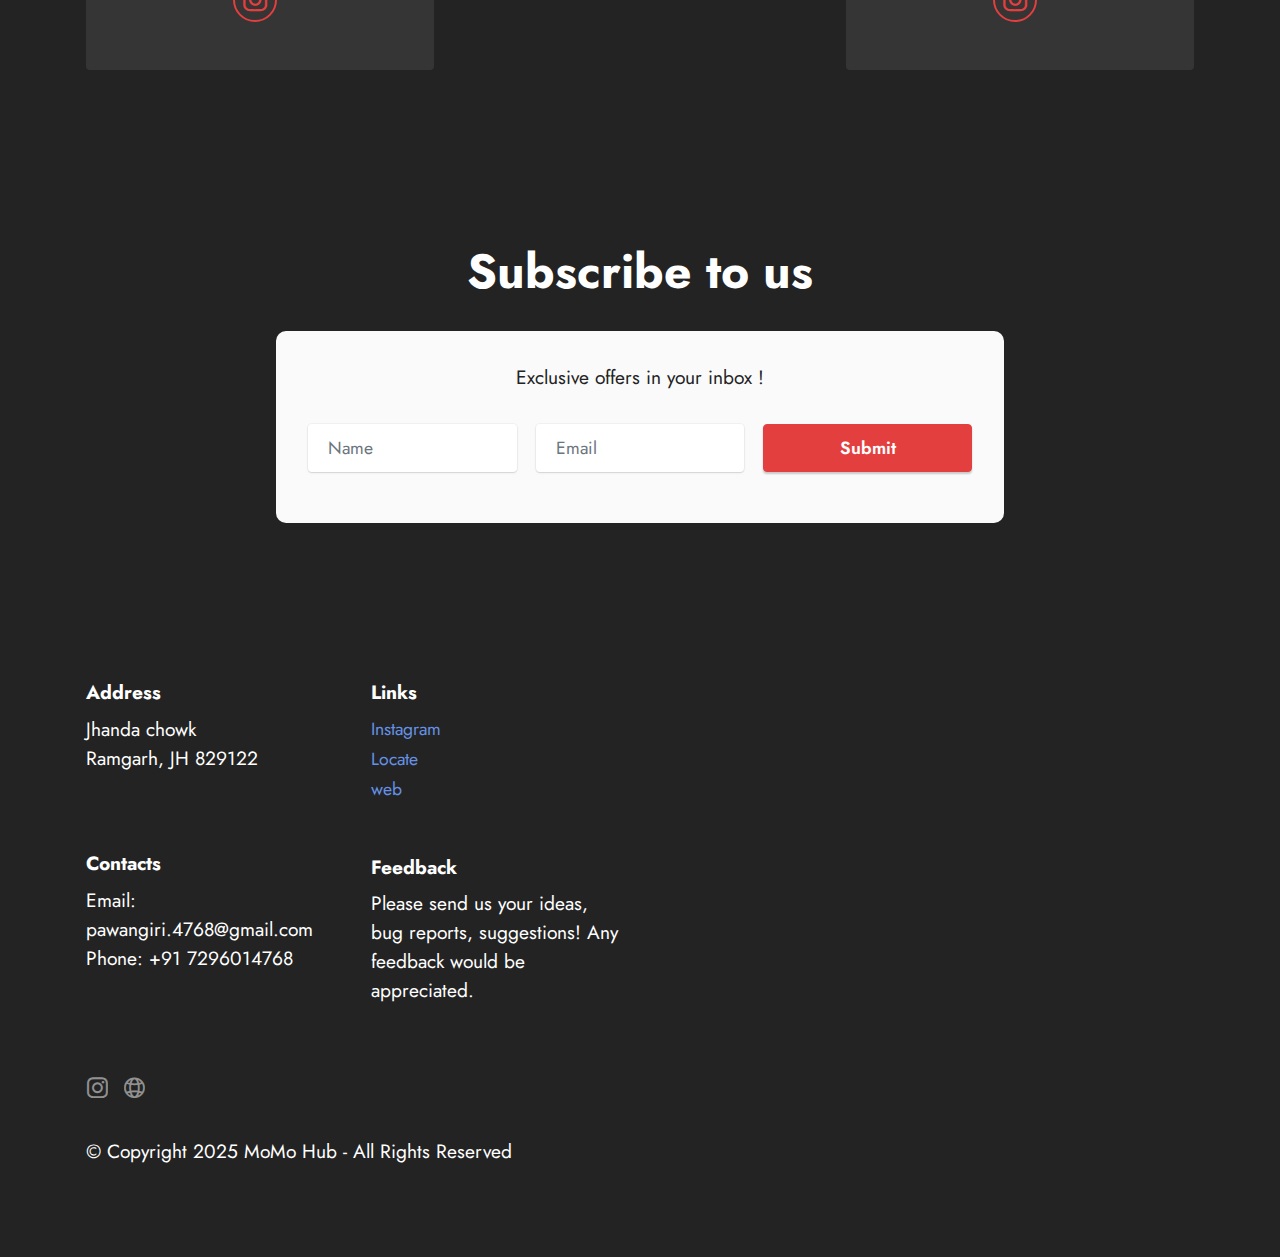
==== commit af7a8f74: "added" ====
--- a/index.html
+++ b/index.html
@@ -290,7 +290,7 @@
             <div class="col-sm-6 col-lg-4">
                 <div class="card-wrap">
                     <div class="image-wrap">
-                        <img src="assets/images/313121274-129816393185999-6542741232823087479-n.webp" alt="Mobirise Website Builder">
+                        <img src="assets/images/313121274-129816393185999-6542741232823087479-n.webp" alt="website build by @its._.nikhx">
                     </div>
                     <div class="content-wrap">
                         <h5 class="mbr-section-title card-title mbr-fonts-style align-center m-0 display-5"><strong>Advik Sharma</strong></h5>
@@ -315,7 +315,7 @@
             <div class="col-sm-6 col-lg-4">
                 <div class="card-wrap">
                     <div class="image-wrap">
-                        <img src="assets/images/248648025-2966843290255613-6642012560995615428-n-1.webp" alt="Mobirise Website Builder">
+                        <img src="assets/images/248648025-2966843290255613-6642012560995615428-n-1.webp" alt="website build by @its._.nikhx">
                     </div>
                     <div class="content-wrap">
                         <h5 class="mbr-section-title card-title mbr-fonts-style align-center m-0 display-5"><strong>Wade Wilson</strong></h5>
@@ -354,7 +354,7 @@
         </div>
         <div class="row justify-content-center mt-4">
             <div class="col-lg-8 mx-auto mbr-form" data-form-type="formoid">
-                <form action="https://mobirise.eu/" method="POST" class="mbr-form form-with-styler mx-auto" data-form-title="Form Name"><input type="hidden" name="email" data-form-email="true" value="xxrDL0Dp/Jr2jerW7wxz1aGwxT0p4KHN5ocmCEkDlUBVtIhJj+T8pH53bDFnGTJHUhrqWocSQVcmlmwmvy7BoahOOWdKGQiQAAyJ7MoGqHvCOfbknnHyhqVmhT3dxHmD">
+                <form action="https://mobirise.eu/" method="POST" class="mbr-form form-with-styler mx-auto" data-form-title="Form Name"><input type="hidden" name="email" data-form-email="true" value="etMTgDnyTuWJUcUrQCJz/Y4QRcQCDSjTGXUpka4UlyGY8WOOKmvy0O/rL6Y+pp6965LAYaHLA1aXM8A/fiEJsbOWT3gFogB0OSYk7PfaBEZESn2VXRpDWdl4lgavtK8u">
                     <div class="row">
                         <div hidden="hidden" data-form-alert="" class="alert alert-success col-12">Thanks for filling out the form!</div>
                         <div hidden="hidden" data-form-alert-danger="" class="alert alert-danger col-12">Oops...! some problem!</div>
@@ -448,7 +448,7 @@
             </div>
         </div>
     </div>
-<!--</section><section class="display-7" style="padding: 0;align-items: center;justify-content: center;flex-wrap: wrap;    align-content: center;display: flex;position: relative;height: 4rem;"><a href="https://mobiri.se/2691820" style="flex: 1 1;height: 4rem;position: absolute;width: 100%;z-index: 1;"><img alt="" style="height: 4rem;" src="[data-uri]"></a><p style="margin: 0;text-align: center;" class="display-7">Created with Mobirise &#8204;</p><a style="z-index:1" href="https://mobirise.com/web-page-maker.html">Free Web Page Creator</a></section><script src="assets/bootstrap/js/bootstrap.bundle.min.js"></script>  <script src="assets/smoothscroll/smooth-scroll.js"></script>  <script src="assets/ytplayer/index.js"></script>  <script src="assets/dropdown/js/navbar-dropdown.js"></script>  <script src="assets/theme/js/script.js"></script>  <script src="assets/formoid/formoid.min.js"></script>  --->
+<!--</section><section class="display-7" style="padding: 0;align-items: center;justify-content: center;flex-wrap: wrap;    align-content: center;display: flex;position: relative;height: 4rem;"><a href="https://instagram.com/its._.nihkx" style="flex: 1 1;height: 4rem;position: absolute;width: 100%;z-index: 1;"><img alt="" style="height: 4rem;" src="[data-uri]"></a><p style="margin: 0;text-align: center;" class="display-7">Designed by @its._.nihkx &#8204;</p><a style="z-index:1" href="https://mobirise.com/offline-website-builder.html"></a></section><script src="assets/bootstrap/js/bootstrap.bundle.min.js"></script>  <script src="assets/smoothscroll/smooth-scroll.js"></script>  <script src="assets/ytplayer/index.js"></script>  <script src="assets/dropdown/js/navbar-dropdown.js"></script>  <script src="assets/theme/js/script.js"></script>  <script src="assets/formoid/formoid.min.js"></script>  -->
   
   
 </body>
--- a/assets/mobirise/css/mbr-additional.css
+++ b/assets/mobirise/css/mbr-additional.css
@@ -1195,7 +1195,7 @@
   transform: translateY(-10px);
 }
 .cid-tlqsZJj6ll .card-wrap {
-  background: #ffffff;
+  background: #353535;
   border-radius: 4px;
 }
 @media (max-width: 991px) {
@@ -1250,6 +1250,7 @@
 .cid-tlqsZJj6ll .card-title,
 .cid-tlqsZJj6ll .social-row {
   text-align: center;
+  color: #000000;
 }
 .cid-tlqsZJj6ll .mbr-section-title {
   color: #ffffff;
--- a/assets/mobirise/css/mbr-additional.css
+++ b/assets/mobirise/css/mbr-additional.css
@@ -1195,7 +1195,7 @@
   transform: translateY(-10px);
 }
 .cid-tlqsZJj6ll .card-wrap {
-  background: #ffffff;
+  background: #353535;
   border-radius: 4px;
 }
 @media (max-width: 991px) {
@@ -1250,6 +1250,7 @@
 .cid-tlqsZJj6ll .card-title,
 .cid-tlqsZJj6ll .social-row {
   text-align: center;
+  color: #000000;
 }
 .cid-tlqsZJj6ll .mbr-section-title {
   color: #ffffff;
